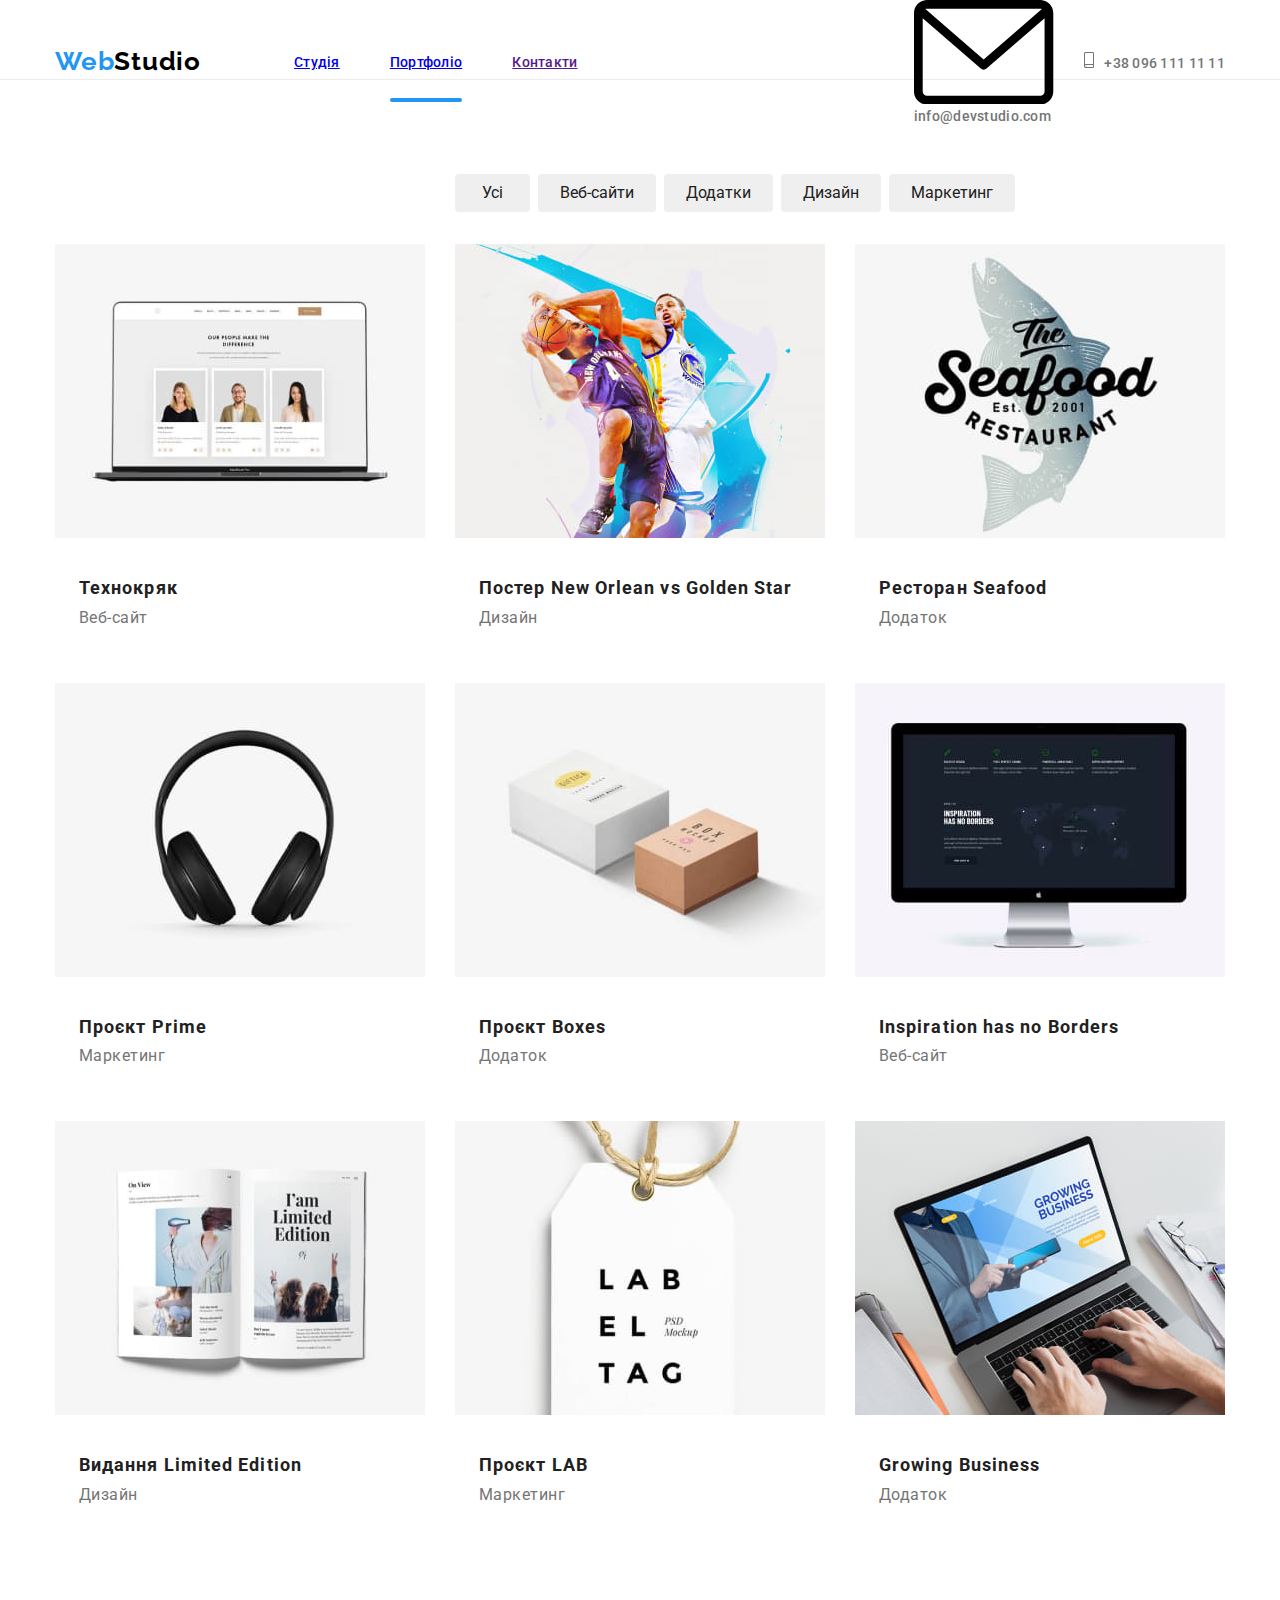
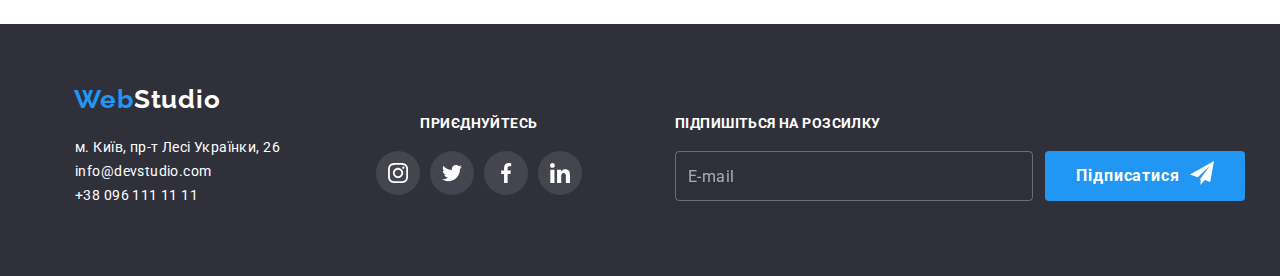
==== portfolio.html @ 922c098c "sass" ====
<!DOCTYPE html>
<html lang="en">
<head>
    <meta charset="UTF-8">
    <meta http-equiv="X-UA-Compatible" content="IE=edge">
    <meta name="viewport" content="width=device-width, initial-scale=1.0">
    <title>WebStudio</title>
    <link href="https://fonts.googleapis.com/css2?family=Montserrat:wght@400;500;600;700;900&family=Raleway:wght@700&family=Roboto:wght@400;500;700&display=swap"
     rel="stylesheet"/>
    <link rel="stylesheet" href="https://cdnjs.cloudflare.com/ajax/libs/modern-normalize/1.1.0/modern-normalize.min.css"
    />
    <link rel="stylesheet" href="https://unpkg.com/aos@next/dist/aos.css" />
    <link rel="stylesheet" href="./css/main.min.css"/>
 
</head>
<body>
  <header class="header">
    <div class="container flex-container">
    <nav class="header-nav">
        <a class="header-logo titel" href="index.html"><span class="accent">Web</span>Studio</a>
        <ul class="header-list list flex-container">
            <li class="header-item"><a class="link-current" href="index.html" class="header-link link">Студія</a></li>
            <li class="header-item"><a class="link-current klik action" href="portfolio.html" class="header-link link">Портфоліо</a></li>
            <li class="header-item"><a class="link-current" href="" class="header-link link">Контакти</a></li>
        </ul>
    </nav>
      <ul class="header-contacts flex-container">
        <li class="header-item list">
          <a class="contakt-current" href="mailto:info@devstudio.com" target="_blank"
          rel="noopener noreferrer nofollow " class="header-contact link">
          <svg class="contact-icon icon-envelope" viewBox="0 0 43 32">
              <use href="./imeges/contact.svg#icon-envelope"></use>
          </svg> info@devstudio.com</a>
        </li>
        <li  class="header-item list">
          <a class="contakt-current" href="tel:+380961111111" class="header-contact link">
            <svg class="contact-icon icon-smartphone" viewBox="0 0 20 32">
                <use href="./imeges/contact.svg#icon-smartphone"></use>
            </svg>+38 096 111 11 11</a>
        </li>
      </ul>
    </div>
   </header>
       <main>
        <!--Розділ героїв-->
        <section>
            <div class="container">
           <ul class="port-list list">
            <li class="port-item">
                <button class="link-current-port" type="button" class="port-btn btn">Усі</button>
            </li>
            <li class="hero-item">
                <button class="link-current-port" type="button" class="port-btn btn">Веб-сайти</button></li>
            <li class="hero-item">
                <button class="link-current-port" type="button" class="port-btn btn">Додатки</button></li>
            <li class="hero-item">
                <button class="link-current-port" type="button" class="port-btn btn">Дизайн</button></li>
            <li class="hero-item">
                <button class="link-current-port" type="button" class="port-btn btn">Маркетинг</button></li>
           </ul>
           </div>
         <div class="container">
           <ul class="gallery-list list">
            <li class="gallery-item">
                <a class="gallery-link" href="">
                    <div class="gellery-thumb">
                <img src="./img-portfolio/project1.jpg" alt="фото сайту" width="370" class="imege">
                    <div class="gellery-overlay">
                      <p class="gellery-overley-text">
                        Ресурс пропонує комплексні пропозиції з різним рівнем функціоналу та сервісів.
                        Все це дозволить відвідувачу отримати вичерпні відомості про компанію чи приватну 
                        особу.
                      </p> 
                    </div> 
                    </div>
                <div class="galary-wrapper">
                <h2 class="visually-hidden">Технокряк</h2>
                <p class="gallery-pre-title pre-title">Веб-сайт</p>
            </div>
               </a>
            </li>
            <li class="gallery-item">
                <a class="gallery-link" href="">
                    <div class="gellery-thumb">
                <img src="./img-portfolio/project2.jpg" alt="постер" width="370" class="imege">
                <div class="gellery-overlay">
                    <p class="gellery-overley-text">
                      Ресурс пропонує комплексні пропозиції з різним рівнем функціоналу та сервісів.
                      Все це дозволить відвідувачу отримати вичерпні відомості про компанію чи приватну 
                      особу.
                    </p> 
                  </div> 
                  </div>
                <div class="galary-wrapper">
                <h2 class="visually-hidden">Постер New Orlean vs Golden Star</h2>
                <p class="gallery-pre-title pre-title">Дизайн</p>
            </div>
            </a>
            </li>
            <li class="gallery-item">
                <a class="gallery-link" href="">
                    <div class="gellery-thumb">
                <img src="./img-portfolio/project3.jpg" alt="постер ресторану" width="370" class="imege">
                <div class="gellery-overlay">
                    <p class="gellery-overley-text">
                      Ресурс пропонує комплексні пропозиції з різним рівнем функціоналу та сервісів.
                      Все це дозволить відвідувачу отримати вичерпні відомості про компанію чи приватну 
                      особу.
                    </p> 
                  </div> 
                  </div>
                <div class="galary-wrapper">
                <h2 class="visually-hidden">Ресторан Seafood</h2>
                <p class="gallery-pre-title pre-title">Додаток</p>
            </div>
            </a>
            </li>
            <li class="gallery-item">
                <a class="gallery-link" href="">
                    <div class="gellery-thumb">
                <img src="./img-portfolio/project4.jpg" alt="наушники" width="370" class="imege">
                <div class="gellery-overlay">
                    <p class="gellery-overley-text">
                      Ресурс пропонує комплексні пропозиції з різним рівнем функціоналу та сервісів.
                      Все це дозволить відвідувачу отримати вичерпні відомості про компанію чи приватну 
                      особу.
                    </p> 
                  </div> 
                  </div>
                <div class="galary-wrapper">
                <h2 class="visually-hidden">Проєкт Prime</h2>
                <p class="gallery-pre-title pre-title">Маркетинг</p>
                </div>
            </a>
            </li>
            <li class="gallery-item">
                <a class="gallery-link" href="">
                    <div class="gellery-thumb">
                <img src="./img-portfolio/project5.jpg" alt="коробка" width="370" class="imege">
                <div class="gellery-overlay">
                    <p class="gellery-overley-text">
                      Ресурс пропонує комплексні пропозиції з різним рівнем функціоналу та сервісів.
                      Все це дозволить відвідувачу отримати вичерпні відомості про компанію чи приватну 
                      особу.
                    </p> 
                  </div> 
                  </div>
                <div class="galary-wrapper">
                <h2 class="visually-hidden">Проєкт Boxes</h2>
                <p class="gallery-pre-title pre-title">Додаток</p>
            </div>
            </a>
            </li>
            <li class="gallery-item">
                <a class="gallery-link" href="">
                    <div class="gellery-thumb">
                <img src="./img-portfolio/project6.jpg" alt="сайт" width="370" class="imege">
                <div class="gellery-overlay">
                    <p class="gellery-overley-text">
                      Ресурс пропонує комплексні пропозиції з різним рівнем функціоналу та сервісів.
                      Все це дозволить відвідувачу отримати вичерпні відомості про компанію чи приватну 
                      особу.
                    </p> 
                  </div> 
                  </div>
                <div class="galary-wrapper">
                <h2 class="visually-hidden">Inspiration has no Borders</h2>
                <p class="gallery-pre-title pre-title">Веб-сайт</p>
            </div>
            </a>
            </li>
            <li class="gallery-item">
                <a class="gallery-link" href="">
                <div class="gellery-thumb">
                <img src="./img-portfolio/project7.jpg" alt="видання" width="370" class="imege">
                <div class="gellery-overlay">
                    <p class="gellery-overley-text">
                      Ресурс пропонує комплексні пропозиції з різним рівнем функціоналу та сервісів.
                      Все це дозволить відвідувачу отримати вичерпні відомості про компанію чи приватну 
                      особу.
                    </p> 
                  </div> 
                  </div>
                <div class="galary-wrapper">
                <h2 class="visually-hidden">Видання Limited Edition</h2>
                <p class="gallery-pre-title pre-title">Дизайн</p>
                </div>
            </a>
            </li>
            <li class="gallery-item">
                <a class="gallery-link" href="">
                 <div class="gellery-thumb">
                <img src="./img-portfolio/project8.jpg" alt="проект" width="370" class="imege">
                <div class="gellery-overlay">
                    <p class="gellery-overley-text">
                      Ресурс пропонує комплексні пропозиції з різним рівнем функціоналу та сервісів.
                      Все це дозволить відвідувачу отримати вичерпні відомості про компанію чи приватну 
                      особу.
                    </p> 
                  </div> 
                  </div>
                <div class="galary-wrapper">
                <h2 class="visually-hidden">Проєкт LAB</h2>
                <p class="gallery-pre-title pre-title">Маркетинг</p>
                </div>
            </a>
            </li>
            <li class="gallery-item">
                <a class="gallery-link" href="">
                 <div class="gellery-thumb">
                <img src="./img-portfolio/project9.jpg" alt="додаток" width="370" class="imege">
                <div class="gellery-overlay">
                    <p class="gellery-overley-text">
                      Ресурс пропонує комплексні пропозиції з різним рівнем функціоналу та сервісів.
                      Все це дозволить відвідувачу отримати вичерпні відомості про компанію чи приватну 
                      особу.
                    </p> 
                  </div> 
                  </div>
                <div class="galary-wrapper">
                <h2 class="visually-hidden">Growing Business</h2>
                <p class="gallery-pre-title pre-title">Додаток</p>
                </div>
            </a>
            </li>
           </ul>
        </div>
        </section>
       </main>
       <footer class="footer">
        <div class="container">
            <div class="footer-container">
            <div class="logo-container">
        <a class="footer-logo titel" href="index.html"><span class="accent">Web</span>Studio</a>
        </div>
        <div class="footer-wrapper">
        <address  class="footer-adress">
           <div class="footer-contactcs">
            <ul class="footer-list list">
                <li>
                    <a class="current-footer" href="https://www.google.com.ua/maps/place/бул.+Леси+Украинки,+26"
                    target="_blank" rel="noopener noreferrer nofollow"  class="footer-item footer link"> 
                   м. Київ, пр-т Лесі Українки, 26</a>
                </li>
                <li>
                    <a class="current-footer" href="mailto:info@devstudio.com" target="_blank"
                    rel="noopener noreferrer nofollow " class="footer-item link">
                     info@devstudio.com</a> 
                </li>
                <li>
                    <a class="current-footer" href="tel:+380961111111" class="footer-item link">
                        +38 096 111 11 11</a>
                </li>
            </ul>
            </div>
        </address>
        <div class="social-footer">
            <h3 class="footer-social item">приєднуйтесь</h3>
            <ul class="footer-social list">
                <li class="social-item">
                  <a href="" class="footer-social-link">
                    <svg class="svg-social" 
                        widht="20" viewBox="0 0 32 32">
                        <use href="./imeges/symbol-defs.svg#icon-instagram"></use>
                    </svg>
                  </a>
                </li>
                <li class="social-item">
                    <a href="" class="footer-social-link">
                        <svg class="svg-social" 
                        widht="20" viewBox="0 0 32 32">
                            <use href="./imeges/symbol-defs.svg#icon-twitter"></use>
                        </svg>
                    </a>
                  </li>
                  <li class="social-item">
                        <a href="" class="footer-social-link">
                            <svg class="svg-social" 
                            widht="20" viewBox="0 0 32 32">
                                <use href="./imeges/symbol-defs.svg#icon-facebook"></use>
                            </svg>
                        </a>
                  </li>
                  <li class="social-item">
                        <a href="" class="footer-social-link">
                            <svg class="svg-social"
                            widht="20" viewBox="0 0 32 32">
                                <use href="./imeges/symbol-defs.svg#icon-linkedin"></use>
                            </svg>
                    </a>
                  </li>
            </ul>
            </div>
            <div class="booking">
              <p class="booking-text">Підпишіться на розсилку</p>
              <form action="" class="footer-form">
                  <label class="text-mail" for="">
                  <input type="email" id="email" name="email" placeholder="E-mail" required/>
              </label>
               <button type="submit" class="footer-btn">Підписатися
               <svg class="svg-booking" widht="24" viewBox="0 0 32 32">
                  <use href="./imeges/modal.svg#icon-send"></use>
              </svg>
              </button>
              </form>
              </div>
          </div>
          </div>
          </div>
          </div>
       </footer>
       <script src="https://unpkg.com/aos@next/dist/aos.js"></script>
       <script>
         AOS.init();
       </script>
</body>
</html>
---- css/main.min.css ----
:root{--primary-text-color: #303030;--secondary-text-color: #fff;--tetriary-text-color: #555;--primary-title-color: rgba (157 , 164 , 189 , 0,6);--description-text: #9da4bd;--accent-color: #2196F3;--header-border-color: #F5F5F5}.previous title{font-family:"Roboto",sans-serif;font-weight:500;font-size:11px;line-height:1,4;color:var(--primary-text-color)}.name{font-family:"Roboto",sans-serif;font-weight:700;font-size:42px;line-height:1,2;letter-spacing:.05em;color:var(--primary-text-color)}.html{-webkit-box-sizing:border-box;box-sizing:border-box}*,*::before,*::after{-webkit-box-sizing:border-box;box-sizing:border-box}.container{max-width:1200px;margin-left:auto;margin-right:auto;padding-left:15px;padding-right:15px}.section{padding-top:94px;padding-bottom:94px}h1,h2,h3,h4,h5,h6,p,ul{margin:0}.ul{padding:0;margin:0;list-style:none}.list{list-style:none;margin:0;padding:0}.img{display:block;width:100%}.btn{font-family:"Roboto",sans-serif;font-weight:600;font-size:12px;line-height:1,3;letter-spacing:.9em;background:#2196f3;cursor:pointer;color:var(--primary-text-color);width:1200px;padding:15px;margin-left:auto;margin-right:auto}.header{border-bottom:1px solid #ececec;height:80px}.header-nav{display:-webkit-box;display:-ms-flexbox;display:flex;-webkit-box-align:center;-ms-flex-align:center;align-items:center;-webkit-column-gap:93px;-moz-column-gap:93px;column-gap:93px}.header-list{margin:0;display:-webkit-box;display:-ms-flexbox;display:flex;-webkit-box-align:center;-ms-flex-align:center;align-items:center;-webkit-column-gap:50px;-moz-column-gap:50px;column-gap:50px;width:286px}.header-contacts{display:-webkit-box;display:-ms-flexbox;display:flex;-webkit-column-gap:30px;-moz-column-gap:30px;column-gap:30px;margin-left:auto;-webkit-box-align:center;-ms-flex-align:center;align-items:center;padding:0}.header-contact{font-family:"Roboto",sans-serif;font-style:normal;font-weight:500;font-size:14px;text-decoration:none;color:var(--secondary-text-color)}.header-item{font-family:"Roboto";font-style:normal;font-weight:500;font-size:14px;letter-spacing:.02em;text-decoration:none;color:#212121}.header-link{font-family:"Roboto",sans-serif;font-style:normal;font-weight:700;font-size:26px;line-height:31px;text-decoration:none;letter-spacing:.03em;color:var(--secondary-text-color)}.header-link-current{color:#212121;text-decoration:none}.header-link-current:hover,.header-link-current:focus{color:#2196f3;-webkit-transition:color 250ms cubic-bezier(0.4, 0, 0.2, 1);transition:color 250ms cubic-bezier(0.4, 0, 0.2, 1)}.flex-container{display:-webkit-box;display:-ms-flexbox;display:flex;-webkit-box-align:center;-ms-flex-align:center;align-items:center}.icon-smartphone{width:10px;height:16px;fill:#757575;margin-right:10px}.icon-smartphone-envelope{width:16px;height:12px;fill:#757575;margin-right:10px}.contakt-current{color:#757575;text-decoration:none;padding:32px 0}.contakt-current:hover:hover,.contakt-current:focus{color:#2196f3;-webkit-transition:color 250ms cubic-bezier(0.4, 0, 0.2, 1);transition:color 250ms cubic-bezier(0.4, 0, 0.2, 1)}.contakt-current:hover svg,.contakt-current:focus svg{fill:#2196f3;-webkit-transition:fill 250ms cubic-bezier(0.4, 0, 0.2, 1);transition:fill 250ms cubic-bezier(0.4, 0, 0.2, 1)}.link-current{display:block;padding:32px 0}.link-current.active{position:relative}.page::after{content:"";position:absolute;display:block;height:4px;width:100%;background-color:#2196f3;border-radius:2px;bottom:0}.link-current.action{position:relative}.klik::after{content:"";position:absolute;display:block;height:4px;width:100%;background-color:#2196f3;border-radius:2px;bottom:0}.header-logo{font-family:"Raleway",sans-serif;font-style:normal;font-weight:700;font-size:26px;line-height:31px;letter-spacing:.03em;color:#000;text-decoration:none;padding:24px 0}.accent{font-family:"Raleway",sans-serif;font-style:normal;font-weight:700;font-size:26px;line-height:31px;letter-spacing:.03em;color:#2196f3}.hero .container{text-align:center;padding:200px 0px;margin-left:auto;margin-right:auto}.hero{background-color:#2f303a;max-width:1600px;padding:0;height:600px;margin:auto;background-image:-webkit-gradient(linear, left top, left bottom, from(rgba(47, 48, 58, 0.4)), to(rgba(47, 48, 58, 0.4))),url(../imeges/fon.png);background-image:linear-gradient(rgba(47, 48, 58, 0.4), rgba(47, 48, 58, 0.4)),url(../imeges/fon.png);background-repeat:no-repeat;background-position:center;background-size:cover}.hero-title{font-family:"Roboto",sans-serif;font-style:normal;font-weight:900;font-size:44px;line-height:1.36;letter-spacing:.06em;color:#fff;max-width:696px;text-align:center;margin:auto;margin-bottom:30px}.hero-btn{font-family:"Roboto";font-style:normal;font-weight:700;font-size:16px;line-height:30px;letter-spacing:.06em;color:#fff;color:var(--primary-text-color);width:216px;height:50px;padding:10px 32px;display:-webkit-box;display:-ms-flexbox;display:flex;text-align:center;margin-top:30px;cursor:pointer}.link-current-hero{color:#fff;font-family:"Roboto";font-style:normal;font-weight:700;font-size:16px;line-height:30px;text-decoration:none;width:216px;height:50px;background-color:#2196f3;border:none;border-radius:4px}.link-current-hero:hover,.link-current-hero:focus{color:#fff;-webkit-transition:color 250ms cubic-bezier(0.4, 0, 0.2, 1);transition:color 250ms cubic-bezier(0.4, 0, 0.2, 1);-webkit-transition:background-color 250ms cubic-bezier(0.4, 0, 0.2, 1);transition:background-color 250ms cubic-bezier(0.4, 0, 0.2, 1)}.port-btn{color:var(--primary-text-color);padding-bottom:94px}.port-list{display:-webkit-box;display:-ms-flexbox;display:flex;-webkit-column-gap:8px;-moz-column-gap:8px;column-gap:8px;margin-left:400px;padding-top:94px}.link-current-port{color:#212121;font-family:"Roboto",sans-serif;font-style:normal;text-decoration:none;max-width:130px;min-width:75px;height:38px;border-radius:4px;border:none;cursor:pointer;padding:6px 22px}.link-current-port:hover,.link-current-port:focus{color:#fff;background-color:#2196f3;-webkit-transition:color 250ms cubic-bezier(0.4, 0, 0.2, 1);transition:color 250ms cubic-bezier(0.4, 0, 0.2, 1);-webkit-transition:background-color 250ms cubic-bezier(0.4, 0, 0.2, 1);transition:background-color 250ms cubic-bezier(0.4, 0, 0.2, 1)}.about-item .container{width:1170px;height:98px}.about{padding-top:93px;padding-left:0px}.about-list{display:-webkit-box;display:-ms-flexbox;display:flex;-webkit-column-gap:30px;-moz-column-gap:30px;column-gap:30px;padding-bottom:94px}.conteiner-wrapper .container{width:270px;min-height:70px;max-height:98px}.about-item{padding-bottom:10px}.icon-group{background-color:#f5f4fa;display:-webkit-box;display:-ms-flexbox;display:flex;-webkit-box-align:center;-ms-flex-align:center;align-items:center;-webkit-box-pack:center;-ms-flex-pack:center;justify-content:center;width:270px;height:120px;margin-bottom:30px;border-radius:4px}.about-title{padding-bottom:50px;text-align:center}.desc-wrapper .container{width:1170px;height:386px;padding-bottom:94px}.about-title,.comand-title{font-family:"Roboto",sans-serif;font-style:normal;font-weight:700;font-size:36px;line-height:42px;letter-spacing:.03em;color:var(--primary-text-color)}.about-description{font-family:"Roboto",sans-serif;font-style:normal;font-weight:400;font-size:14px;line-height:24px;letter-spacing:.03em;color:#757575}.about-item-title,.comand-item-title{font-family:"Roboto",sans-serif;font-style:normal;font-weight:500;font-size:14px;line-height:19px;letter-spacing:.03em;color:#212121}.about-item-item{position:relative}.text{font-family:"Roboto";font-style:normal;font-weight:700;font-size:14px;line-height:16px;text-align:center;letter-spacing:.03em;text-transform:uppercase;color:#fff;width:370px;height:70px;background:rgba(47,48,58,.8);display:-webkit-box;display:-ms-flexbox;display:flex;-webkit-box-align:center;-ms-flex-align:center;align-items:center;-webkit-box-pack:center;-ms-flex-pack:center;justify-content:center;position:absolute;bottom:0px}.comand{background-color:#f5f4fa;max-width:1600px;height:708px;padding:0;margin:auto}.comand-container{width:1170px;height:428px;padding-bottom:94px}.comand-title{padding-top:94px;padding-bottom:50px;text-align:center}.comand-list{display:-webkit-box;display:-ms-flexbox;display:flex;-webkit-column-gap:30px;-moz-column-gap:30px;column-gap:30px}.container-item{padding-top:30px;text-align:center}.comand-item{width:270px;height:428px;border-radius:0px 0px 4px 4px;-webkit-box-shadow:0px 1px 3px rgba(0,0,0,.12),0px 1px 1px rgba(0,0,0,.14),0px 2px 1px rgba(0,0,0,.2);box-shadow:0px 1px 3px rgba(0,0,0,.12),0px 1px 1px rgba(0,0,0,.14),0px 2px 1px rgba(0,0,0,.2);background-color:#fff}.comand-item-title{padding-bottom:10px;font-family:"Roboto";font-style:normal;font-weight:500;font-size:16px;line-height:19px;text-align:center;letter-spacing:.03em;color:#212121}.comand-item-text{font-family:"Roboto",sans-serif;font-style:normal;font-weight:400;font-size:16px;line-height:19px;letter-spacing:.03em;color:#757575;padding-bottom:16px}.comand-social{display:-webkit-box;display:-ms-flexbox;display:flex;-webkit-box-align:center;-ms-flex-align:center;align-items:center;-webkit-box-pack:center;-ms-flex-pack:center;justify-content:center;-webkit-column-gap:10px;-moz-column-gap:10px;column-gap:10px}.svg-social{width:20px}.social-item{display:-webkit-box;display:-ms-flexbox;display:flex;-webkit-box-align:center;-ms-flex-align:center;align-items:center;-webkit-box-pack:center;-ms-flex-pack:center;justify-content:center;-webkit-column-gap:10px;-moz-column-gap:10px;column-gap:10px;width:44px;height:44px}.social-link{width:44px;height:44px;border-radius:50%;background:#fff;-webkit-box-align:center;-ms-flex-align:center;align-items:center;-webkit-box-pack:center;-ms-flex-pack:center;justify-content:center;display:-webkit-box;display:-ms-flexbox;display:flex;fill:#757575}.social-link:hover,.social-link:focus{color:#fff;background-color:#2196f3;-webkit-transition:color 250ms cubic-bezier(0.4, 0, 0.2, 1);transition:color 250ms cubic-bezier(0.4, 0, 0.2, 1);-webkit-transition:background-color 250ms cubic-bezier(0.4, 0, 0.2, 1);transition:background-color 250ms cubic-bezier(0.4, 0, 0.2, 1)}.social-link:hover svg,.social-link:focus svg{fill:#fff;background-color:#2196f3;-webkit-transition:fill 250ms cubic-bezier(0.4, 0, 0.2, 1);transition:fill 250ms cubic-bezier(0.4, 0, 0.2, 1);-webkit-transition:background-color 250ms cubic-bezier(0.4, 0, 0.2, 1);transition:background-color 250ms cubic-bezier(0.4, 0, 0.2, 1)}.visually-hidden{font-family:"Roboto",sans-serif;font-style:normal;font-weight:700;font-size:18px;letter-spacing:.06em;color:#212121}.gallery-pre-title{font-family:"Roboto",sans-serif;font-style:normal;font-weight:400;font-size:16px;line-height:30px;letter-spacing:.03em;color:#757575}.gallery-item{width:370px}.imege{display:block}.gellery-thumb{position:relative;overflow:hidden}.gellery-overlay{content:"";position:absolute;display:-webkit-box;display:-ms-flexbox;display:flex;text-align:center;width:100%;height:100%;top:0;left:0;background:rgba(33,150,243,.9);padding:63px 24px;-webkit-transform:translateY(100%);transform:translateY(100%);-webkit-transition:-webkit-transform 250ms cubic-bezier(0.4, 0, 0.2, 1);transition:-webkit-transform 250ms cubic-bezier(0.4, 0, 0.2, 1);transition:transform 250ms cubic-bezier(0.4, 0, 0.2, 1);transition:transform 250ms cubic-bezier(0.4, 0, 0.2, 1), -webkit-transform 250ms cubic-bezier(0.4, 0, 0.2, 1)}.gallery-link:focus .gellery-overlay,.gallery-link:hover .gellery-overlay{-webkit-transform:translateY(0);transform:translateY(0)}.gellery-overley-text{font-family:"Roboto";font-style:normal;font-weight:400;font-size:18px;line-height:1.56;letter-spacing:.03em;color:#fff}.gallery-link{text-decoration:none;display:block}.gallery-link:focus,.gallery-link:hover{-webkit-box-shadow:0px 1px 3px rgba(0,0,0,.12),0px 1px 1px rgba(0,0,0,.14),0px 2px 1px rgba(0,0,0,.2);box-shadow:0px 1px 3px rgba(0,0,0,.12),0px 1px 1px rgba(0,0,0,.14),0px 2px 1px rgba(0,0,0,.2);-webkit-transition:-webkit-box-shadow 250ms cubic-bezier(0.4, 0, 0.2, 1);transition:-webkit-box-shadow 250ms cubic-bezier(0.4, 0, 0.2, 1);transition:box-shadow 250ms cubic-bezier(0.4, 0, 0.2, 1);transition:box-shadow 250ms cubic-bezier(0.4, 0, 0.2, 1), -webkit-box-shadow 250ms cubic-bezier(0.4, 0, 0.2, 1)}.galary-wrapper{padding:20px 24px;border-top:none;border-radius:0px 0px 4px 4px}.gallery-list{padding-top:32px;padding-bottom:94px;display:-webkit-box;display:-ms-flexbox;display:flex;-ms-flex-wrap:wrap;flex-wrap:wrap;gap:30px}.visually-hidden{padding-top:20px;padding-bottom:4px}.client-container{width:1170px;height:184px}.client-titel{font-family:"Roboto";font-style:normal;font-weight:700;font-size:36px;line-height:42px;text-align:center;letter-spacing:.03em;color:#212121;padding-bottom:50px}.client{padding-bottom:94px;padding-top:94px}.client-list{display:-webkit-box;display:-ms-flexbox;display:flex;gap:30px;padding-bottom:94px;fill:#757575}.client-item{width:170px;height:92px;border-radius:4px;border:1px solid #afb1b8;display:-webkit-box;display:-ms-flexbox;display:flex;-webkit-box-align:center;-ms-flex-align:center;align-items:center;-webkit-box-pack:center;-ms-flex-pack:center;justify-content:center}.icon-client:hover,.icon-client:focus{border:1px solid #2196f3;-webkit-transition:border 250ms cubic-bezier(0.4, 0, 0.2, 1);transition:border 250ms cubic-bezier(0.4, 0, 0.2, 1)}.icon-client:hover svg,.icon-client:focus svg{fill:#2196f3;-webkit-transition:fill 250ms cubic-bezier(0.4, 0, 0.2, 1);transition:fill 250ms cubic-bezier(0.4, 0, 0.2, 1)}.svg-client{width:106px;height:60px;fill:#757575}.icon-client{display:-webkit-box;display:-ms-flexbox;display:flex;-webkit-box-align:center;-ms-flex-align:center;align-items:center;-webkit-box-pack:center;-ms-flex-pack:center;justify-content:center;width:100%;height:100%}.footer{background-color:#2f303a;margin:auto;padding:60px;max-width:1600px}.logo-container{width:145px;height:31px;display:-webkit-box;display:-ms-flexbox;display:flex;-webkit-box-align:center;-ms-flex-align:center;align-items:center;-webkit-box-pack:center;-ms-flex-pack:center;justify-content:center}.footer-list{margin-top:20px}.footer-contactcs{width:231px;height:81px}.footer-logo{font-family:"Raleway";font-style:normal;font-weight:700;font-size:26px;line-height:31px;letter-spacing:.03em;color:#fff;text-decoration:none}.footer-adress{font-family:"Roboto";font-style:normal;font-weight:400;font-size:14px;line-height:24px;letter-spacing:.03em;color:#fff}.footer-item{font-family:"Roboto",sans-serif;font-style:normal;font-weight:400;font-size:14px;line-height:24px;letter-spacing:.03em;color:#fff}.current-footer{color:#fff;text-decoration:none;padding-top:9px}.current-footer:hover,.current-footer:focus{color:#2196f3;-webkit-transition:color 250ms cubic-bezier(0.4, 0, 0.2, 1);transition:color 250ms cubic-bezier(0.4, 0, 0.2, 1)}.footer-wrapper{display:-webkit-box;display:-ms-flexbox;display:flex}.social-footer{width:206px;height:80px;margin-left:70px}.footer-social{font-family:"Roboto";font-style:normal;font-weight:700;font-size:14px;line-height:16px;letter-spacing:.03em;text-transform:uppercase;color:#fff;margin-bottom:20px}.footer-social{display:-webkit-box;display:-ms-flexbox;display:flex;-webkit-box-align:center;-ms-flex-align:center;align-items:center;-webkit-box-pack:center;-ms-flex-pack:center;justify-content:center;-webkit-column-gap:10px;-moz-column-gap:10px;column-gap:10px}.svg-social{width:20px}.social-item{display:-webkit-box;display:-ms-flexbox;display:flex;-webkit-box-align:center;-ms-flex-align:center;align-items:center;-webkit-box-pack:center;-ms-flex-pack:center;justify-content:center;-webkit-column-gap:10px;-moz-column-gap:10px;column-gap:10px;width:44px;height:44px}.footer-social-link{width:44px;height:44px;border-radius:50%;background:rgba(255,255,255,.1);-webkit-box-align:center;-ms-flex-align:center;align-items:center;-webkit-box-pack:center;-ms-flex-pack:center;justify-content:center;display:-webkit-box;display:-ms-flexbox;display:flex;fill:#fff}.footer-social-link:hover,.footer-social-link:focus{background-color:#2196f3;-webkit-transition:background-color 250ms cubic-bezier(0.4, 0, 0.2, 1);transition:background-color 250ms cubic-bezier(0.4, 0, 0.2, 1)}.booking{width:570px;height:86px;margin-left:93px}.booking-text{font-family:"Roboto";font-style:normal;font-weight:700;font-size:14px;line-height:16px;letter-spacing:.03em;text-transform:uppercase;color:#fff;margin-bottom:20px}.footer-form{display:-webkit-box;display:-ms-flexbox;display:flex;-webkit-column-gap:12px;-moz-column-gap:12px;column-gap:12px}.footer-form input{border:none;background:none;height:40px;border-radius:4px;padding-left:12px;cursor:pointer;outline:none;border:1px solid rgba(255,255,255,.3);-webkit-filter:drop-shadow(0px 4px 4px rgba(0, 0, 0, 0.15));filter:drop-shadow(0px 4px 4px rgba(0, 0, 0, 0.15));border-radius:4px;width:358px;height:50px}.footer-btn{font-family:"Roboto";font-style:normal;font-weight:700;font-size:16px;line-height:30px;background-color:#2196f3;letter-spacing:.06em;color:#fff;border-radius:4px;width:200px;height:50px;border:none;padding:10px 28px;text-align:center;display:-webkit-box;display:-ms-flexbox;display:flex;-webkit-box-pack:center;-ms-flex-pack:center;justify-content:center}.svg-booking{width:24px;height:24px;margin-left:10px}.text-mail input{font-family:"Roboto";font-style:normal;font-weight:400;font-size:16px;line-height:20px;color:rgba(255,255,255,.6)}.text-mail input :focus{font-family:"Roboto";font-style:normal;font-weight:400;font-size:16px;line-height:20px;display:-webkit-box;display:-ms-flexbox;display:flex;-webkit-box-align:center;-ms-flex-align:center;align-items:center;letter-spacing:.03em;color:rgba(255,255,255,.6);-webkit-transition:color 250ms cubic-bezier(0.4, 0, 0.2, 1);transition:color 250ms cubic-bezier(0.4, 0, 0.2, 1)}.text-mail ::-webkit-input-placeholder{font-family:"Roboto";font-style:normal;font-weight:400;font-size:16px;letter-spacing:.03em;color:rgba(255,255,255,.6)}.text-mail ::-moz-placeholder{font-family:"Roboto";font-style:normal;font-weight:400;font-size:16px;letter-spacing:.03em;color:rgba(255,255,255,.6)}.text-mail :-ms-input-placeholder{font-family:"Roboto";font-style:normal;font-weight:400;font-size:16px;letter-spacing:.03em;color:rgba(255,255,255,.6)}.text-mail ::-ms-input-placeholder{font-family:"Roboto";font-style:normal;font-weight:400;font-size:16px;letter-spacing:.03em;color:rgba(255,255,255,.6)}.text-mail ::placeholder{font-family:"Roboto";font-style:normal;font-weight:400;font-size:16px;letter-spacing:.03em;color:rgba(255,255,255,.6)}.backdrop{position:fixed;width:100%;height:100%;background:rgba(0,0,0,.5);top:0;left:0;-webkit-transition:opacity 250ms cubic-bezier(0.4, 0, 0.2, 1),visibility 250ms cubic-bezier(0.4, 0, 0.2, 1);transition:opacity 250ms cubic-bezier(0.4, 0, 0.2, 1),visibility 250ms cubic-bezier(0.4, 0, 0.2, 1)}.is-hidden{opacity:0;visibility:hidden;pointer-events:none}.modal{padding:40px;width:528px;height:581px;position:absolute;top:50%;left:50%;background:#fff;-webkit-transform:translate(-50%, -50%);transform:translate(-50%, -50%);-webkit-transition:-webkit-transform 250ms cubic-bezier(0.4, 0, 0.2, 1);transition:-webkit-transform 250ms cubic-bezier(0.4, 0, 0.2, 1);transition:transform 250ms cubic-bezier(0.4, 0, 0.2, 1);transition:transform 250ms cubic-bezier(0.4, 0, 0.2, 1), -webkit-transform 250ms cubic-bezier(0.4, 0, 0.2, 1)}.close-button{position:absolute;right:10px;top:10px;background:#fff;border:1px solid rgba(0,0,0,.1);width:30px;height:30px;border-radius:50%;fill:#000;cursor:pointer;-webkit-box-align:center;-ms-flex-align:center;align-items:center;display:-webkit-box;display:-ms-flexbox;display:flex}.close-button :hover,.close-button :focus{fill:#2196f3;-webkit-transition:fill 250ms cubic-bezier(0.4, 0, 0.2, 1);transition:fill 250ms cubic-bezier(0.4, 0, 0.2, 1)}.modal-titel{font-family:"Roboto";font-style:normal;text-align:center;font-weight:700;font-size:20px;line-height:23px;letter-spacing:.03em;color:#212121;margin-bottom:12px}.form-element{display:-webkit-box;display:-ms-flexbox;display:flex;-webkit-box-orient:vertical;-webkit-box-direction:normal;-ms-flex-direction:column;flex-direction:column;margin-top:12px}.form-element label{margin-top:10px;margin-bottom:4px}.label{font-weight:400;font-size:20px;line-height:14px;letter-spacing:.01em;color:#757575}.form-element input{border:none;height:40px;font-size:20px;border-radius:4px;border:1px solid rgba(33,33,33,.2);padding-left:42px;cursor:pointer;outline:none;width:100%}.input-wrapper{position:relative}.form-element svg{position:absolute;top:50%;left:12px;-webkit-transform:translateY(-50%);transform:translateY(-50%)}.svg-form{width:18px;height:18px;fill:#212121}.form-element :focus-within input{border:1px solid #2196f3;-webkit-transition:border 250ms cubic-bezier(0.4, 0, 0.2, 1);transition:border 250ms cubic-bezier(0.4, 0, 0.2, 1)}.form-element :focus-within input+svg{fill:#2196f3;-webkit-transition:fill 250ms cubic-bezier(0.4, 0, 0.2, 1);transition:fill 250ms cubic-bezier(0.4, 0, 0.2, 1)}.coment{width:448px;height:120px;outline:none;resize:none;border:none;border:1px solid rgba(33,33,33,.2);border-radius:4px;padding:12px 16px;cursor:pointer}.coment ::-webkit-input-placeholder{font-family:"Roboto";font-style:normal;font-weight:400;font-size:12px;line-height:14px;letter-spacing:.01em;color:rgba(117,117,117,.5)}.coment ::-moz-placeholder{font-family:"Roboto";font-style:normal;font-weight:400;font-size:12px;line-height:14px;letter-spacing:.01em;color:rgba(117,117,117,.5)}.coment :-ms-input-placeholder{font-family:"Roboto";font-style:normal;font-weight:400;font-size:12px;line-height:14px;letter-spacing:.01em;color:rgba(117,117,117,.5)}.coment ::-ms-input-placeholder{font-family:"Roboto";font-style:normal;font-weight:400;font-size:12px;line-height:14px;letter-spacing:.01em;color:rgba(117,117,117,.5)}.coment ::placeholder{font-family:"Roboto";font-style:normal;font-weight:400;font-size:12px;line-height:14px;letter-spacing:.01em;color:rgba(117,117,117,.5)}.text-form{font-family:"Roboto";font-style:normal;font-weight:400;font-size:12px;line-height:14px;letter-spacing:.01em;color:#757575}.topic-text{font-family:"Roboto";font-style:normal;font-weight:400;font-size:14px;line-height:24px;letter-spacing:.03em;color:#757575}.accent-modal{font-family:"Roboto";font-style:normal;font-weight:400;font-size:14px;line-height:24px;letter-spacing:.03em;-webkit-text-decoration-line:underline;text-decoration-line:underline;color:#2196f3}.checkbox{width:16px;height:15px;border:2px solid #212121;border-radius:3px;display:-webkit-box;display:-ms-flexbox;display:flex;-webkit-box-align:center;-ms-flex-align:center;align-items:center;margin-right:7px;-webkit-transition:border 250ms cubic-bezier(0.4, 0, 0.2, 1);transition:border 250ms cubic-bezier(0.4, 0, 0.2, 1)}.topic{display:-webkit-box;display:-ms-flexbox;display:flex;margin-top:20px;-webkit-box-align:center;-ms-flex-align:center;align-items:center;-webkit-box-pack:center;-ms-flex-pack:center;justify-content:center}.topic input:checked+.checkbox{background-color:#2196f3;border:2px solid #2196f3;-webkit-transition:border 250ms cubic-bezier(0.4, 0, 0.2, 1);transition:border 250ms cubic-bezier(0.4, 0, 0.2, 1)}.accept{position:absolute;white-space:nowrap;width:1px;height:1px;overflow:hidden;border:0;padding:0;clip:rect(0 0 0 0);-webkit-clip-path:inset(50%);clip-path:inset(50%);margin:-1px}.modal-btn{width:200px;height:50px;border:none;border-radius:4px;background-color:#2196f3;color:#fff;padding:10px 52px;-webkit-box-shadow:0px 4px 4px rgba(0,0,0,.15);box-shadow:0px 4px 4px rgba(0,0,0,.15);cursor:pointer;margin-top:30px;margin-left:116px;font-family:"Roboto";font-style:normal;font-weight:700;font-size:16px;line-height:30px;display:-webkit-box;display:-ms-flexbox;display:flex;-webkit-box-align:center;-ms-flex-align:center;align-items:center;text-align:center;letter-spacing:.06em}/*# sourceMappingURL=main.min.css.map */
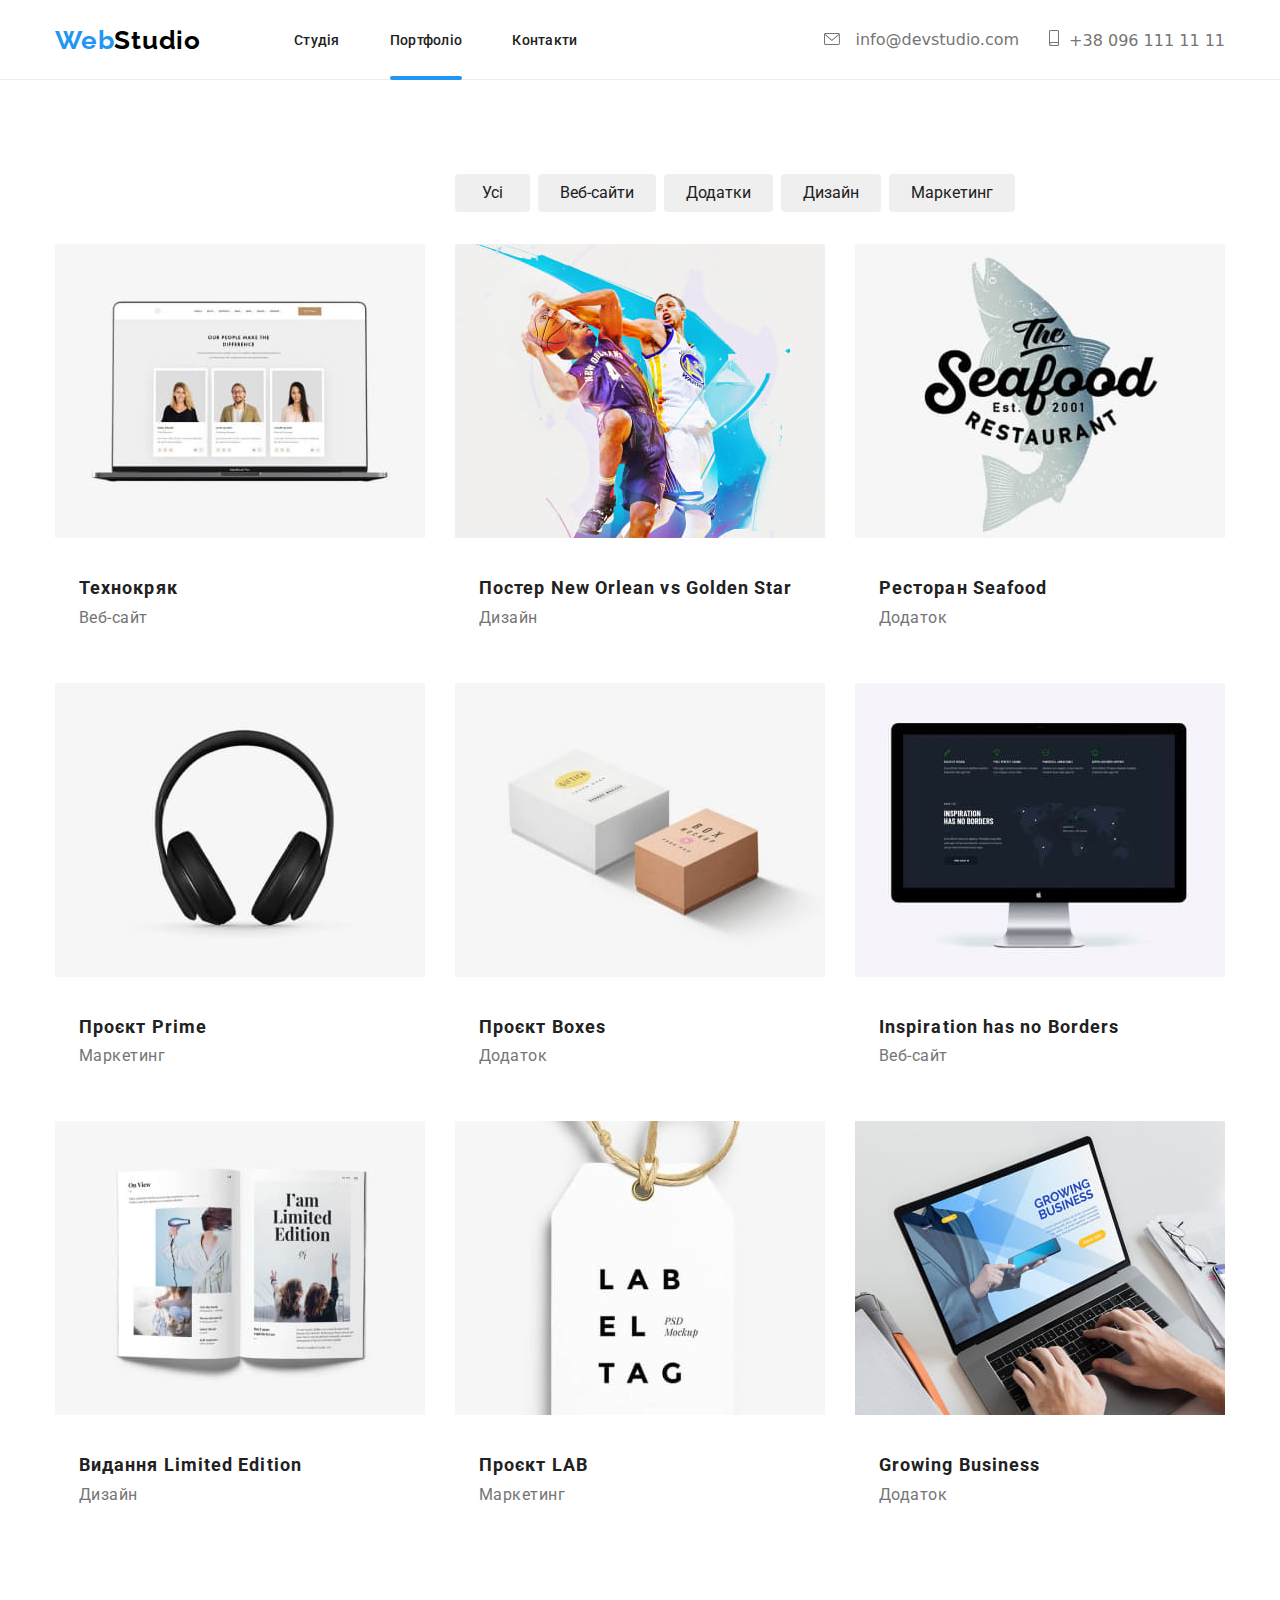
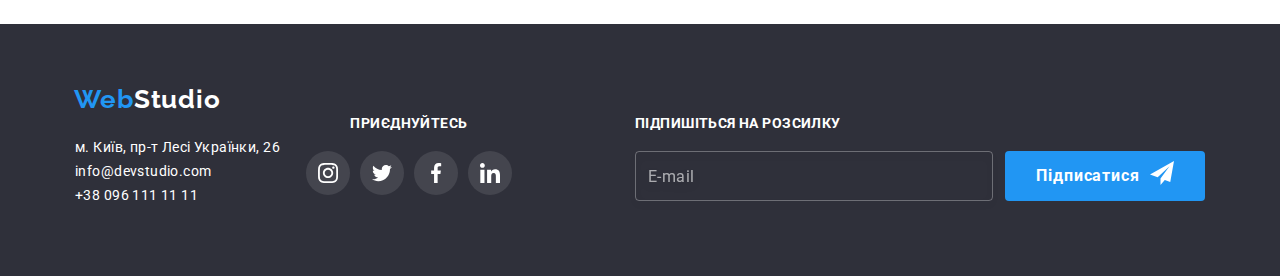
==== commit df27a7f0: "BEM" ====
--- a/portfolio.html
+++ b/portfolio.html
@@ -16,12 +16,12 @@
 <body>
   <header class="header">
     <div class="container flex-container">
-    <nav class="header-nav">
-        <a class="header-logo titel" href="index.html"><span class="accent">Web</span>Studio</a>
-        <ul class="header-list list flex-container">
-            <li class="header-item"><a class="link-current" href="index.html" class="header-link link">Студія</a></li>
-            <li class="header-item"><a class="link-current klik action" href="portfolio.html" class="header-link link">Портфоліо</a></li>
-            <li class="header-item"><a class="link-current" href="" class="header-link link">Контакти</a></li>
+    <nav class="navigation">
+        <a class="navigation_logo titel" href="index.html"><span class="accent">Web</span>Studio</a>
+        <ul class="navigation_list list flex-container">
+            <li class="navigation_item"><a class="navigation_link-current" href="index.html" class="navigation_link link">Студія</a></li>
+            <li class="navigation_item"><a class="navigation_link-current klik action" href="portfolio.html" class="navigation_link link">Портфоліо</a></li>
+            <li class="navigation_item"><a class="navigation_link-current" href="" class="navigation_link link">Контакти</a></li>
         </ul>
     </nav>
       <ul class="header-contacts flex-container">
--- a/css/main.min.css
+++ b/css/main.min.css
@@ -1 +1 @@
-:root{--primary-text-color: #303030;--secondary-text-color: #fff;--tetriary-text-color: #555;--primary-title-color: rgba (157 , 164 , 189 , 0,6);--description-text: #9da4bd;--accent-color: #2196F3;--header-border-color: #F5F5F5}.previous title{font-family:"Roboto",sans-serif;font-weight:500;font-size:11px;line-height:1,4;color:var(--primary-text-color)}.name{font-family:"Roboto",sans-serif;font-weight:700;font-size:42px;line-height:1,2;letter-spacing:.05em;color:var(--primary-text-color)}.html{-webkit-box-sizing:border-box;box-sizing:border-box}*,*::before,*::after{-webkit-box-sizing:border-box;box-sizing:border-box}.container{max-width:1200px;margin-left:auto;margin-right:auto;padding-left:15px;padding-right:15px}.section{padding-top:94px;padding-bottom:94px}h1,h2,h3,h4,h5,h6,p,ul{margin:0}.ul{padding:0;margin:0;list-style:none}.list{list-style:none;margin:0;padding:0}.img{display:block;width:100%}.btn{font-family:"Roboto",sans-serif;font-weight:600;font-size:12px;line-height:1,3;letter-spacing:.9em;background:#2196f3;cursor:pointer;color:var(--primary-text-color);width:1200px;padding:15px;margin-left:auto;margin-right:auto}.header{border-bottom:1px solid #ececec;height:80px}.header-nav{display:-webkit-box;display:-ms-flexbox;display:flex;-webkit-box-align:center;-ms-flex-align:center;align-items:center;-webkit-column-gap:93px;-moz-column-gap:93px;column-gap:93px}.header-list{margin:0;display:-webkit-box;display:-ms-flexbox;display:flex;-webkit-box-align:center;-ms-flex-align:center;align-items:center;-webkit-column-gap:50px;-moz-column-gap:50px;column-gap:50px;width:286px}.header-contacts{display:-webkit-box;display:-ms-flexbox;display:flex;-webkit-column-gap:30px;-moz-column-gap:30px;column-gap:30px;margin-left:auto;-webkit-box-align:center;-ms-flex-align:center;align-items:center;padding:0}.header-contact{font-family:"Roboto",sans-serif;font-style:normal;font-weight:500;font-size:14px;text-decoration:none;color:var(--secondary-text-color)}.header-item{font-family:"Roboto";font-style:normal;font-weight:500;font-size:14px;letter-spacing:.02em;text-decoration:none;color:#212121}.header-link{font-family:"Roboto",sans-serif;font-style:normal;font-weight:700;font-size:26px;line-height:31px;text-decoration:none;letter-spacing:.03em;color:var(--secondary-text-color)}.header-link-current{color:#212121;text-decoration:none}.header-link-current:hover,.header-link-current:focus{color:#2196f3;-webkit-transition:color 250ms cubic-bezier(0.4, 0, 0.2, 1);transition:color 250ms cubic-bezier(0.4, 0, 0.2, 1)}.flex-container{display:-webkit-box;display:-ms-flexbox;display:flex;-webkit-box-align:center;-ms-flex-align:center;align-items:center}.icon-smartphone{width:10px;height:16px;fill:#757575;margin-right:10px}.icon-smartphone-envelope{width:16px;height:12px;fill:#757575;margin-right:10px}.contakt-current{color:#757575;text-decoration:none;padding:32px 0}.contakt-current:hover:hover,.contakt-current:focus{color:#2196f3;-webkit-transition:color 250ms cubic-bezier(0.4, 0, 0.2, 1);transition:color 250ms cubic-bezier(0.4, 0, 0.2, 1)}.contakt-current:hover svg,.contakt-current:focus svg{fill:#2196f3;-webkit-transition:fill 250ms cubic-bezier(0.4, 0, 0.2, 1);transition:fill 250ms cubic-bezier(0.4, 0, 0.2, 1)}.link-current{display:block;padding:32px 0}.link-current.active{position:relative}.page::after{content:"";position:absolute;display:block;height:4px;width:100%;background-color:#2196f3;border-radius:2px;bottom:0}.link-current.action{position:relative}.klik::after{content:"";position:absolute;display:block;height:4px;width:100%;background-color:#2196f3;border-radius:2px;bottom:0}.header-logo{font-family:"Raleway",sans-serif;font-style:normal;font-weight:700;font-size:26px;line-height:31px;letter-spacing:.03em;color:#000;text-decoration:none;padding:24px 0}.accent{font-family:"Raleway",sans-serif;font-style:normal;font-weight:700;font-size:26px;line-height:31px;letter-spacing:.03em;color:#2196f3}.hero .container{text-align:center;padding:200px 0px;margin-left:auto;margin-right:auto}.hero{background-color:#2f303a;max-width:1600px;padding:0;height:600px;margin:auto;background-image:-webkit-gradient(linear, left top, left bottom, from(rgba(47, 48, 58, 0.4)), to(rgba(47, 48, 58, 0.4))),url(../imeges/fon.png);background-image:linear-gradient(rgba(47, 48, 58, 0.4), rgba(47, 48, 58, 0.4)),url(../imeges/fon.png);background-repeat:no-repeat;background-position:center;background-size:cover}.hero-title{font-family:"Roboto",sans-serif;font-style:normal;font-weight:900;font-size:44px;line-height:1.36;letter-spacing:.06em;color:#fff;max-width:696px;text-align:center;margin:auto;margin-bottom:30px}.hero-btn{font-family:"Roboto";font-style:normal;font-weight:700;font-size:16px;line-height:30px;letter-spacing:.06em;color:#fff;color:var(--primary-text-color);width:216px;height:50px;padding:10px 32px;display:-webkit-box;display:-ms-flexbox;display:flex;text-align:center;margin-top:30px;cursor:pointer}.link-current-hero{color:#fff;font-family:"Roboto";font-style:normal;font-weight:700;font-size:16px;line-height:30px;text-decoration:none;width:216px;height:50px;background-color:#2196f3;border:none;border-radius:4px}.link-current-hero:hover,.link-current-hero:focus{color:#fff;-webkit-transition:color 250ms cubic-bezier(0.4, 0, 0.2, 1);transition:color 250ms cubic-bezier(0.4, 0, 0.2, 1);-webkit-transition:background-color 250ms cubic-bezier(0.4, 0, 0.2, 1);transition:background-color 250ms cubic-bezier(0.4, 0, 0.2, 1)}.port-btn{color:var(--primary-text-color);padding-bottom:94px}.port-list{display:-webkit-box;display:-ms-flexbox;display:flex;-webkit-column-gap:8px;-moz-column-gap:8px;column-gap:8px;margin-left:400px;padding-top:94px}.link-current-port{color:#212121;font-family:"Roboto",sans-serif;font-style:normal;text-decoration:none;max-width:130px;min-width:75px;height:38px;border-radius:4px;border:none;cursor:pointer;padding:6px 22px}.link-current-port:hover,.link-current-port:focus{color:#fff;background-color:#2196f3;-webkit-transition:color 250ms cubic-bezier(0.4, 0, 0.2, 1);transition:color 250ms cubic-bezier(0.4, 0, 0.2, 1);-webkit-transition:background-color 250ms cubic-bezier(0.4, 0, 0.2, 1);transition:background-color 250ms cubic-bezier(0.4, 0, 0.2, 1)}.about-item .container{width:1170px;height:98px}.about{padding-top:93px;padding-left:0px}.about-list{display:-webkit-box;display:-ms-flexbox;display:flex;-webkit-column-gap:30px;-moz-column-gap:30px;column-gap:30px;padding-bottom:94px}.conteiner-wrapper .container{width:270px;min-height:70px;max-height:98px}.about-item{padding-bottom:10px}.icon-group{background-color:#f5f4fa;display:-webkit-box;display:-ms-flexbox;display:flex;-webkit-box-align:center;-ms-flex-align:center;align-items:center;-webkit-box-pack:center;-ms-flex-pack:center;justify-content:center;width:270px;height:120px;margin-bottom:30px;border-radius:4px}.about-title{padding-bottom:50px;text-align:center}.desc-wrapper .container{width:1170px;height:386px;padding-bottom:94px}.about-title,.comand-title{font-family:"Roboto",sans-serif;font-style:normal;font-weight:700;font-size:36px;line-height:42px;letter-spacing:.03em;color:var(--primary-text-color)}.about-description{font-family:"Roboto",sans-serif;font-style:normal;font-weight:400;font-size:14px;line-height:24px;letter-spacing:.03em;color:#757575}.about-item-title,.comand-item-title{font-family:"Roboto",sans-serif;font-style:normal;font-weight:500;font-size:14px;line-height:19px;letter-spacing:.03em;color:#212121}.about-item-item{position:relative}.text{font-family:"Roboto";font-style:normal;font-weight:700;font-size:14px;line-height:16px;text-align:center;letter-spacing:.03em;text-transform:uppercase;color:#fff;width:370px;height:70px;background:rgba(47,48,58,.8);display:-webkit-box;display:-ms-flexbox;display:flex;-webkit-box-align:center;-ms-flex-align:center;align-items:center;-webkit-box-pack:center;-ms-flex-pack:center;justify-content:center;position:absolute;bottom:0px}.comand{background-color:#f5f4fa;max-width:1600px;height:708px;padding:0;margin:auto}.comand-container{width:1170px;height:428px;padding-bottom:94px}.comand-title{padding-top:94px;padding-bottom:50px;text-align:center}.comand-list{display:-webkit-box;display:-ms-flexbox;display:flex;-webkit-column-gap:30px;-moz-column-gap:30px;column-gap:30px}.container-item{padding-top:30px;text-align:center}.comand-item{width:270px;height:428px;border-radius:0px 0px 4px 4px;-webkit-box-shadow:0px 1px 3px rgba(0,0,0,.12),0px 1px 1px rgba(0,0,0,.14),0px 2px 1px rgba(0,0,0,.2);box-shadow:0px 1px 3px rgba(0,0,0,.12),0px 1px 1px rgba(0,0,0,.14),0px 2px 1px rgba(0,0,0,.2);background-color:#fff}.comand-item-title{padding-bottom:10px;font-family:"Roboto";font-style:normal;font-weight:500;font-size:16px;line-height:19px;text-align:center;letter-spacing:.03em;color:#212121}.comand-item-text{font-family:"Roboto",sans-serif;font-style:normal;font-weight:400;font-size:16px;line-height:19px;letter-spacing:.03em;color:#757575;padding-bottom:16px}.comand-social{display:-webkit-box;display:-ms-flexbox;display:flex;-webkit-box-align:center;-ms-flex-align:center;align-items:center;-webkit-box-pack:center;-ms-flex-pack:center;justify-content:center;-webkit-column-gap:10px;-moz-column-gap:10px;column-gap:10px}.svg-social{width:20px}.social-item{display:-webkit-box;display:-ms-flexbox;display:flex;-webkit-box-align:center;-ms-flex-align:center;align-items:center;-webkit-box-pack:center;-ms-flex-pack:center;justify-content:center;-webkit-column-gap:10px;-moz-column-gap:10px;column-gap:10px;width:44px;height:44px}.social-link{width:44px;height:44px;border-radius:50%;background:#fff;-webkit-box-align:center;-ms-flex-align:center;align-items:center;-webkit-box-pack:center;-ms-flex-pack:center;justify-content:center;display:-webkit-box;display:-ms-flexbox;display:flex;fill:#757575}.social-link:hover,.social-link:focus{color:#fff;background-color:#2196f3;-webkit-transition:color 250ms cubic-bezier(0.4, 0, 0.2, 1);transition:color 250ms cubic-bezier(0.4, 0, 0.2, 1);-webkit-transition:background-color 250ms cubic-bezier(0.4, 0, 0.2, 1);transition:background-color 250ms cubic-bezier(0.4, 0, 0.2, 1)}.social-link:hover svg,.social-link:focus svg{fill:#fff;background-color:#2196f3;-webkit-transition:fill 250ms cubic-bezier(0.4, 0, 0.2, 1);transition:fill 250ms cubic-bezier(0.4, 0, 0.2, 1);-webkit-transition:background-color 250ms cubic-bezier(0.4, 0, 0.2, 1);transition:background-color 250ms cubic-bezier(0.4, 0, 0.2, 1)}.visually-hidden{font-family:"Roboto",sans-serif;font-style:normal;font-weight:700;font-size:18px;letter-spacing:.06em;color:#212121}.gallery-pre-title{font-family:"Roboto",sans-serif;font-style:normal;font-weight:400;font-size:16px;line-height:30px;letter-spacing:.03em;color:#757575}.gallery-item{width:370px}.imege{display:block}.gellery-thumb{position:relative;overflow:hidden}.gellery-overlay{content:"";position:absolute;display:-webkit-box;display:-ms-flexbox;display:flex;text-align:center;width:100%;height:100%;top:0;left:0;background:rgba(33,150,243,.9);padding:63px 24px;-webkit-transform:translateY(100%);transform:translateY(100%);-webkit-transition:-webkit-transform 250ms cubic-bezier(0.4, 0, 0.2, 1);transition:-webkit-transform 250ms cubic-bezier(0.4, 0, 0.2, 1);transition:transform 250ms cubic-bezier(0.4, 0, 0.2, 1);transition:transform 250ms cubic-bezier(0.4, 0, 0.2, 1), -webkit-transform 250ms cubic-bezier(0.4, 0, 0.2, 1)}.gallery-link:focus .gellery-overlay,.gallery-link:hover .gellery-overlay{-webkit-transform:translateY(0);transform:translateY(0)}.gellery-overley-text{font-family:"Roboto";font-style:normal;font-weight:400;font-size:18px;line-height:1.56;letter-spacing:.03em;color:#fff}.gallery-link{text-decoration:none;display:block}.gallery-link:focus,.gallery-link:hover{-webkit-box-shadow:0px 1px 3px rgba(0,0,0,.12),0px 1px 1px rgba(0,0,0,.14),0px 2px 1px rgba(0,0,0,.2);box-shadow:0px 1px 3px rgba(0,0,0,.12),0px 1px 1px rgba(0,0,0,.14),0px 2px 1px rgba(0,0,0,.2);-webkit-transition:-webkit-box-shadow 250ms cubic-bezier(0.4, 0, 0.2, 1);transition:-webkit-box-shadow 250ms cubic-bezier(0.4, 0, 0.2, 1);transition:box-shadow 250ms cubic-bezier(0.4, 0, 0.2, 1);transition:box-shadow 250ms cubic-bezier(0.4, 0, 0.2, 1), -webkit-box-shadow 250ms cubic-bezier(0.4, 0, 0.2, 1)}.galary-wrapper{padding:20px 24px;border-top:none;border-radius:0px 0px 4px 4px}.gallery-list{padding-top:32px;padding-bottom:94px;display:-webkit-box;display:-ms-flexbox;display:flex;-ms-flex-wrap:wrap;flex-wrap:wrap;gap:30px}.visually-hidden{padding-top:20px;padding-bottom:4px}.client-container{width:1170px;height:184px}.client-titel{font-family:"Roboto";font-style:normal;font-weight:700;font-size:36px;line-height:42px;text-align:center;letter-spacing:.03em;color:#212121;padding-bottom:50px}.client{padding-bottom:94px;padding-top:94px}.client-list{display:-webkit-box;display:-ms-flexbox;display:flex;gap:30px;padding-bottom:94px;fill:#757575}.client-item{width:170px;height:92px;border-radius:4px;border:1px solid #afb1b8;display:-webkit-box;display:-ms-flexbox;display:flex;-webkit-box-align:center;-ms-flex-align:center;align-items:center;-webkit-box-pack:center;-ms-flex-pack:center;justify-content:center}.icon-client:hover,.icon-client:focus{border:1px solid #2196f3;-webkit-transition:border 250ms cubic-bezier(0.4, 0, 0.2, 1);transition:border 250ms cubic-bezier(0.4, 0, 0.2, 1)}.icon-client:hover svg,.icon-client:focus svg{fill:#2196f3;-webkit-transition:fill 250ms cubic-bezier(0.4, 0, 0.2, 1);transition:fill 250ms cubic-bezier(0.4, 0, 0.2, 1)}.svg-client{width:106px;height:60px;fill:#757575}.icon-client{display:-webkit-box;display:-ms-flexbox;display:flex;-webkit-box-align:center;-ms-flex-align:center;align-items:center;-webkit-box-pack:center;-ms-flex-pack:center;justify-content:center;width:100%;height:100%}.footer{background-color:#2f303a;margin:auto;padding:60px;max-width:1600px}.logo-container{width:145px;height:31px;display:-webkit-box;display:-ms-flexbox;display:flex;-webkit-box-align:center;-ms-flex-align:center;align-items:center;-webkit-box-pack:center;-ms-flex-pack:center;justify-content:center}.footer-list{margin-top:20px}.footer-contactcs{width:231px;height:81px}.footer-logo{font-family:"Raleway";font-style:normal;font-weight:700;font-size:26px;line-height:31px;letter-spacing:.03em;color:#fff;text-decoration:none}.footer-adress{font-family:"Roboto";font-style:normal;font-weight:400;font-size:14px;line-height:24px;letter-spacing:.03em;color:#fff}.footer-item{font-family:"Roboto",sans-serif;font-style:normal;font-weight:400;font-size:14px;line-height:24px;letter-spacing:.03em;color:#fff}.current-footer{color:#fff;text-decoration:none;padding-top:9px}.current-footer:hover,.current-footer:focus{color:#2196f3;-webkit-transition:color 250ms cubic-bezier(0.4, 0, 0.2, 1);transition:color 250ms cubic-bezier(0.4, 0, 0.2, 1)}.footer-wrapper{display:-webkit-box;display:-ms-flexbox;display:flex}.social-footer{width:206px;height:80px;margin-left:70px}.footer-social{font-family:"Roboto";font-style:normal;font-weight:700;font-size:14px;line-height:16px;letter-spacing:.03em;text-transform:uppercase;color:#fff;margin-bottom:20px}.footer-social{display:-webkit-box;display:-ms-flexbox;display:flex;-webkit-box-align:center;-ms-flex-align:center;align-items:center;-webkit-box-pack:center;-ms-flex-pack:center;justify-content:center;-webkit-column-gap:10px;-moz-column-gap:10px;column-gap:10px}.svg-social{width:20px}.social-item{display:-webkit-box;display:-ms-flexbox;display:flex;-webkit-box-align:center;-ms-flex-align:center;align-items:center;-webkit-box-pack:center;-ms-flex-pack:center;justify-content:center;-webkit-column-gap:10px;-moz-column-gap:10px;column-gap:10px;width:44px;height:44px}.footer-social-link{width:44px;height:44px;border-radius:50%;background:rgba(255,255,255,.1);-webkit-box-align:center;-ms-flex-align:center;align-items:center;-webkit-box-pack:center;-ms-flex-pack:center;justify-content:center;display:-webkit-box;display:-ms-flexbox;display:flex;fill:#fff}.footer-social-link:hover,.footer-social-link:focus{background-color:#2196f3;-webkit-transition:background-color 250ms cubic-bezier(0.4, 0, 0.2, 1);transition:background-color 250ms cubic-bezier(0.4, 0, 0.2, 1)}.booking{width:570px;height:86px;margin-left:93px}.booking-text{font-family:"Roboto";font-style:normal;font-weight:700;font-size:14px;line-height:16px;letter-spacing:.03em;text-transform:uppercase;color:#fff;margin-bottom:20px}.footer-form{display:-webkit-box;display:-ms-flexbox;display:flex;-webkit-column-gap:12px;-moz-column-gap:12px;column-gap:12px}.footer-form input{border:none;background:none;height:40px;border-radius:4px;padding-left:12px;cursor:pointer;outline:none;border:1px solid rgba(255,255,255,.3);-webkit-filter:drop-shadow(0px 4px 4px rgba(0, 0, 0, 0.15));filter:drop-shadow(0px 4px 4px rgba(0, 0, 0, 0.15));border-radius:4px;width:358px;height:50px}.footer-btn{font-family:"Roboto";font-style:normal;font-weight:700;font-size:16px;line-height:30px;background-color:#2196f3;letter-spacing:.06em;color:#fff;border-radius:4px;width:200px;height:50px;border:none;padding:10px 28px;text-align:center;display:-webkit-box;display:-ms-flexbox;display:flex;-webkit-box-pack:center;-ms-flex-pack:center;justify-content:center}.svg-booking{width:24px;height:24px;margin-left:10px}.text-mail input{font-family:"Roboto";font-style:normal;font-weight:400;font-size:16px;line-height:20px;color:rgba(255,255,255,.6)}.text-mail input :focus{font-family:"Roboto";font-style:normal;font-weight:400;font-size:16px;line-height:20px;display:-webkit-box;display:-ms-flexbox;display:flex;-webkit-box-align:center;-ms-flex-align:center;align-items:center;letter-spacing:.03em;color:rgba(255,255,255,.6);-webkit-transition:color 250ms cubic-bezier(0.4, 0, 0.2, 1);transition:color 250ms cubic-bezier(0.4, 0, 0.2, 1)}.text-mail ::-webkit-input-placeholder{font-family:"Roboto";font-style:normal;font-weight:400;font-size:16px;letter-spacing:.03em;color:rgba(255,255,255,.6)}.text-mail ::-moz-placeholder{font-family:"Roboto";font-style:normal;font-weight:400;font-size:16px;letter-spacing:.03em;color:rgba(255,255,255,.6)}.text-mail :-ms-input-placeholder{font-family:"Roboto";font-style:normal;font-weight:400;font-size:16px;letter-spacing:.03em;color:rgba(255,255,255,.6)}.text-mail ::-ms-input-placeholder{font-family:"Roboto";font-style:normal;font-weight:400;font-size:16px;letter-spacing:.03em;color:rgba(255,255,255,.6)}.text-mail ::placeholder{font-family:"Roboto";font-style:normal;font-weight:400;font-size:16px;letter-spacing:.03em;color:rgba(255,255,255,.6)}.backdrop{position:fixed;width:100%;height:100%;background:rgba(0,0,0,.5);top:0;left:0;-webkit-transition:opacity 250ms cubic-bezier(0.4, 0, 0.2, 1),visibility 250ms cubic-bezier(0.4, 0, 0.2, 1);transition:opacity 250ms cubic-bezier(0.4, 0, 0.2, 1),visibility 250ms cubic-bezier(0.4, 0, 0.2, 1)}.is-hidden{opacity:0;visibility:hidden;pointer-events:none}.modal{padding:40px;width:528px;height:581px;position:absolute;top:50%;left:50%;background:#fff;-webkit-transform:translate(-50%, -50%);transform:translate(-50%, -50%);-webkit-transition:-webkit-transform 250ms cubic-bezier(0.4, 0, 0.2, 1);transition:-webkit-transform 250ms cubic-bezier(0.4, 0, 0.2, 1);transition:transform 250ms cubic-bezier(0.4, 0, 0.2, 1);transition:transform 250ms cubic-bezier(0.4, 0, 0.2, 1), -webkit-transform 250ms cubic-bezier(0.4, 0, 0.2, 1)}.close-button{position:absolute;right:10px;top:10px;background:#fff;border:1px solid rgba(0,0,0,.1);width:30px;height:30px;border-radius:50%;fill:#000;cursor:pointer;-webkit-box-align:center;-ms-flex-align:center;align-items:center;display:-webkit-box;display:-ms-flexbox;display:flex}.close-button :hover,.close-button :focus{fill:#2196f3;-webkit-transition:fill 250ms cubic-bezier(0.4, 0, 0.2, 1);transition:fill 250ms cubic-bezier(0.4, 0, 0.2, 1)}.modal-titel{font-family:"Roboto";font-style:normal;text-align:center;font-weight:700;font-size:20px;line-height:23px;letter-spacing:.03em;color:#212121;margin-bottom:12px}.form-element{display:-webkit-box;display:-ms-flexbox;display:flex;-webkit-box-orient:vertical;-webkit-box-direction:normal;-ms-flex-direction:column;flex-direction:column;margin-top:12px}.form-element label{margin-top:10px;margin-bottom:4px}.label{font-weight:400;font-size:20px;line-height:14px;letter-spacing:.01em;color:#757575}.form-element input{border:none;height:40px;font-size:20px;border-radius:4px;border:1px solid rgba(33,33,33,.2);padding-left:42px;cursor:pointer;outline:none;width:100%}.input-wrapper{position:relative}.form-element svg{position:absolute;top:50%;left:12px;-webkit-transform:translateY(-50%);transform:translateY(-50%)}.svg-form{width:18px;height:18px;fill:#212121}.form-element :focus-within input{border:1px solid #2196f3;-webkit-transition:border 250ms cubic-bezier(0.4, 0, 0.2, 1);transition:border 250ms cubic-bezier(0.4, 0, 0.2, 1)}.form-element :focus-within input+svg{fill:#2196f3;-webkit-transition:fill 250ms cubic-bezier(0.4, 0, 0.2, 1);transition:fill 250ms cubic-bezier(0.4, 0, 0.2, 1)}.coment{width:448px;height:120px;outline:none;resize:none;border:none;border:1px solid rgba(33,33,33,.2);border-radius:4px;padding:12px 16px;cursor:pointer}.coment ::-webkit-input-placeholder{font-family:"Roboto";font-style:normal;font-weight:400;font-size:12px;line-height:14px;letter-spacing:.01em;color:rgba(117,117,117,.5)}.coment ::-moz-placeholder{font-family:"Roboto";font-style:normal;font-weight:400;font-size:12px;line-height:14px;letter-spacing:.01em;color:rgba(117,117,117,.5)}.coment :-ms-input-placeholder{font-family:"Roboto";font-style:normal;font-weight:400;font-size:12px;line-height:14px;letter-spacing:.01em;color:rgba(117,117,117,.5)}.coment ::-ms-input-placeholder{font-family:"Roboto";font-style:normal;font-weight:400;font-size:12px;line-height:14px;letter-spacing:.01em;color:rgba(117,117,117,.5)}.coment ::placeholder{font-family:"Roboto";font-style:normal;font-weight:400;font-size:12px;line-height:14px;letter-spacing:.01em;color:rgba(117,117,117,.5)}.text-form{font-family:"Roboto";font-style:normal;font-weight:400;font-size:12px;line-height:14px;letter-spacing:.01em;color:#757575}.topic-text{font-family:"Roboto";font-style:normal;font-weight:400;font-size:14px;line-height:24px;letter-spacing:.03em;color:#757575}.accent-modal{font-family:"Roboto";font-style:normal;font-weight:400;font-size:14px;line-height:24px;letter-spacing:.03em;-webkit-text-decoration-line:underline;text-decoration-line:underline;color:#2196f3}.checkbox{width:16px;height:15px;border:2px solid #212121;border-radius:3px;display:-webkit-box;display:-ms-flexbox;display:flex;-webkit-box-align:center;-ms-flex-align:center;align-items:center;margin-right:7px;-webkit-transition:border 250ms cubic-bezier(0.4, 0, 0.2, 1);transition:border 250ms cubic-bezier(0.4, 0, 0.2, 1)}.topic{display:-webkit-box;display:-ms-flexbox;display:flex;margin-top:20px;-webkit-box-align:center;-ms-flex-align:center;align-items:center;-webkit-box-pack:center;-ms-flex-pack:center;justify-content:center}.topic input:checked+.checkbox{background-color:#2196f3;border:2px solid #2196f3;-webkit-transition:border 250ms cubic-bezier(0.4, 0, 0.2, 1);transition:border 250ms cubic-bezier(0.4, 0, 0.2, 1)}.accept{position:absolute;white-space:nowrap;width:1px;height:1px;overflow:hidden;border:0;padding:0;clip:rect(0 0 0 0);-webkit-clip-path:inset(50%);clip-path:inset(50%);margin:-1px}.modal-btn{width:200px;height:50px;border:none;border-radius:4px;background-color:#2196f3;color:#fff;padding:10px 52px;-webkit-box-shadow:0px 4px 4px rgba(0,0,0,.15);box-shadow:0px 4px 4px rgba(0,0,0,.15);cursor:pointer;margin-top:30px;margin-left:116px;font-family:"Roboto";font-style:normal;font-weight:700;font-size:16px;line-height:30px;display:-webkit-box;display:-ms-flexbox;display:flex;-webkit-box-align:center;-ms-flex-align:center;align-items:center;text-align:center;letter-spacing:.06em}/*# sourceMappingURL=main.min.css.map */+:root{--primary-text-color: #303030;--secondary-text-color: #fff;--tetriary-text-color: #555;--primary-title-color: rgba (157 , 164 , 189 , 0,6);--description-text: #9da4bd;--accent-color: #2196F3;--header-border-color: #F5F5F5}.previous title{font-family:"Roboto",sans-serif;font-weight:500;font-size:11px;line-height:1,4;color:var(--primary-text-color)}.name{font-family:"Roboto",sans-serif;font-weight:700;font-size:42px;line-height:1,2;letter-spacing:.05em;color:var(--primary-text-color)}.html{-webkit-box-sizing:border-box;box-sizing:border-box}*,*::before,*::after{-webkit-box-sizing:border-box;box-sizing:border-box}.container{max-width:1200px;margin-left:auto;margin-right:auto;padding-left:15px;padding-right:15px}.section{padding-top:94px;padding-bottom:94px}h1,h2,h3,h4,h5,h6,p,ul{margin:0}.ul{padding:0;margin:0;list-style:none}.list{list-style:none;margin:0;padding:0}.img{display:block;width:100%}.btn{font-family:"Roboto",sans-serif;font-weight:600;font-size:12px;line-height:1,3;letter-spacing:.9em;background:#2196f3;cursor:pointer;color:var(--primary-text-color);width:1200px;padding:15px;margin-left:auto;margin-right:auto}.header{border-bottom:1px solid #ececec;height:80px}.header-contacts{display:-webkit-box;display:-ms-flexbox;display:flex;-webkit-column-gap:30px;-moz-column-gap:30px;column-gap:30px;margin-left:auto;-webkit-box-align:center;-ms-flex-align:center;align-items:center;padding:0}.header-contact{font-family:"Roboto",sans-serif;font-style:normal;font-weight:500;font-size:14px;text-decoration:none;color:var(--secondary-text-color)}.navigation{display:-webkit-box;display:-ms-flexbox;display:flex;-webkit-box-align:center;-ms-flex-align:center;align-items:center;-webkit-column-gap:93px;-moz-column-gap:93px;column-gap:93px}.navigation_list{margin:0;display:-webkit-box;display:-ms-flexbox;display:flex;-webkit-box-align:center;-ms-flex-align:center;align-items:center;-webkit-column-gap:50px;-moz-column-gap:50px;column-gap:50px;width:286px}.navigation_item{font-family:"Roboto";font-style:normal;font-weight:500;font-size:14px;letter-spacing:.02em;text-decoration:none;color:#212121}.navigation_link{font-family:"Roboto",sans-serif;font-style:normal;font-weight:700;font-size:26px;line-height:31px;text-decoration:none;letter-spacing:.03em;color:var(--secondary-text-color)}.navigation_link-current{color:#212121;text-decoration:none}.navigation_link-current:hover,.navigation_link-current:focus{color:#2196f3;-webkit-transition:color 250ms cubic-bezier(0.4, 0, 0.2, 1);transition:color 250ms cubic-bezier(0.4, 0, 0.2, 1)}.navigation_link-current{display:block;padding:32px 0}.navigation_link-current.active{position:relative}.navigation_link-current.action{position:relative}.flex-container{display:-webkit-box;display:-ms-flexbox;display:flex;-webkit-box-align:center;-ms-flex-align:center;align-items:center}.icon-smartphone{width:10px;height:16px;fill:#757575;margin-right:10px}.icon-envelope{width:16px;height:12px;fill:#757575;margin-right:10px}.contakt-current{color:#757575;text-decoration:none;padding:32px 0}.contakt-current:hover:hover,.contakt-current:focus{color:#2196f3;-webkit-transition:color 250ms cubic-bezier(0.4, 0, 0.2, 1);transition:color 250ms cubic-bezier(0.4, 0, 0.2, 1)}.contakt-current:hover svg,.contakt-current:focus svg{fill:#2196f3;-webkit-transition:fill 250ms cubic-bezier(0.4, 0, 0.2, 1);transition:fill 250ms cubic-bezier(0.4, 0, 0.2, 1)}.page::after{content:"";position:absolute;display:block;height:4px;width:100%;background-color:#2196f3;border-radius:2px;bottom:0}.klik::after{content:"";position:absolute;display:block;height:4px;width:100%;background-color:#2196f3;border-radius:2px;bottom:0}.navigation_logo{font-family:"Raleway",sans-serif;font-style:normal;font-weight:700;font-size:26px;line-height:31px;letter-spacing:.03em;color:#000;text-decoration:none;padding:24px 0}.accent{font-family:"Raleway",sans-serif;font-style:normal;font-weight:700;font-size:26px;line-height:31px;letter-spacing:.03em;color:#2196f3}.hero .container{text-align:center;padding:200px 0px;margin-left:auto;margin-right:auto}.hero{background-color:#2f303a;max-width:1600px;padding:0;height:600px;margin:auto;background-image:-webkit-gradient(linear, left top, left bottom, from(rgba(47, 48, 58, 0.4)), to(rgba(47, 48, 58, 0.4))),url(../imeges/fon.png);background-image:linear-gradient(rgba(47, 48, 58, 0.4), rgba(47, 48, 58, 0.4)),url(../imeges/fon.png);background-repeat:no-repeat;background-position:center;background-size:cover}.hero-title{font-family:"Roboto",sans-serif;font-style:normal;font-weight:900;font-size:44px;line-height:1.36;letter-spacing:.06em;color:#fff;max-width:696px;text-align:center;margin:auto;margin-bottom:30px}.hero-btn{font-family:"Roboto";font-style:normal;font-weight:700;font-size:16px;line-height:30px;letter-spacing:.06em;color:#fff;color:var(--primary-text-color);width:216px;height:50px;padding:10px 32px;display:-webkit-box;display:-ms-flexbox;display:flex;text-align:center;margin-top:30px;cursor:pointer}.link-current-hero{color:#fff;font-family:"Roboto";font-style:normal;font-weight:700;font-size:16px;line-height:30px;text-decoration:none;width:216px;height:50px;background-color:#2196f3;border:none;border-radius:4px}.link-current-hero:hover,.link-current-hero:focus{color:#fff;-webkit-transition:color 250ms cubic-bezier(0.4, 0, 0.2, 1);transition:color 250ms cubic-bezier(0.4, 0, 0.2, 1);-webkit-transition:background-color 250ms cubic-bezier(0.4, 0, 0.2, 1);transition:background-color 250ms cubic-bezier(0.4, 0, 0.2, 1)}.port-list{display:-webkit-box;display:-ms-flexbox;display:flex;-webkit-column-gap:8px;-moz-column-gap:8px;column-gap:8px;margin-left:400px;padding-top:94px}.port-list-btn{color:var(--primary-text-color);padding-bottom:94px}.link-current-port{color:#212121;font-family:"Roboto",sans-serif;font-style:normal;text-decoration:none;max-width:130px;min-width:75px;height:38px;border-radius:4px;border:none;cursor:pointer;padding:6px 22px}.link-current-port:hover,.link-current-port:focus{color:#fff;background-color:#2196f3;-webkit-transition:color 250ms cubic-bezier(0.4, 0, 0.2, 1);transition:color 250ms cubic-bezier(0.4, 0, 0.2, 1);-webkit-transition:background-color 250ms cubic-bezier(0.4, 0, 0.2, 1);transition:background-color 250ms cubic-bezier(0.4, 0, 0.2, 1)}.about{padding-top:93px;padding-left:0px;margin-left:auto;margin-right:auto;max-width:1600px}.about-item{padding-bottom:10px}.about-item .container{width:1170px;height:98px}.about-list{display:-webkit-box;display:-ms-flexbox;display:flex;-webkit-column-gap:30px;-moz-column-gap:30px;column-gap:30px;padding-bottom:94px}.about-title{padding-bottom:50px;text-align:center}.about-title{font-family:"Roboto",sans-serif;font-style:normal;font-weight:700;font-size:36px;line-height:42px;letter-spacing:.03em;color:var(--primary-text-color)}.about-description{font-family:"Roboto",sans-serif;font-style:normal;font-weight:400;font-size:14px;line-height:24px;letter-spacing:.03em;color:#757575}.about-item-title{font-family:"Roboto",sans-serif;font-style:normal;font-weight:500;font-size:14px;line-height:19px;letter-spacing:.03em;color:#212121}.about-item-item{position:relative}.conteiner-wrapper .container{width:270px;min-height:70px;max-height:98px}.icon-group{background-color:#f5f4fa;display:-webkit-box;display:-ms-flexbox;display:flex;-webkit-box-align:center;-ms-flex-align:center;align-items:center;-webkit-box-pack:center;-ms-flex-pack:center;justify-content:center;width:270px;height:120px;margin-bottom:30px;border-radius:4px}.desc-wrapper .container{width:1170px;height:386px;padding-bottom:94px}.text{font-family:"Roboto";font-style:normal;font-weight:700;font-size:14px;line-height:16px;text-align:center;letter-spacing:.03em;text-transform:uppercase;color:#fff;width:370px;height:70px;background:rgba(47,48,58,.8);display:-webkit-box;display:-ms-flexbox;display:flex;-webkit-box-align:center;-ms-flex-align:center;align-items:center;-webkit-box-pack:center;-ms-flex-pack:center;justify-content:center;position:absolute;bottom:0px}.comand{background-color:#f5f4fa;max-width:1600px;height:708px;padding:0;margin:auto}.comand-container{width:1170px;height:428px;padding-bottom:94px}.comand-title{padding-top:94px;padding-bottom:50px;text-align:center}.comand-title{font-family:"Roboto",sans-serif;font-style:normal;font-weight:700;font-size:36px;line-height:42px;letter-spacing:.03em;color:var(--primary-text-color)}.comand-list{display:-webkit-box;display:-ms-flexbox;display:flex;-webkit-column-gap:30px;-moz-column-gap:30px;column-gap:30px}.comand-item{width:270px;height:428px;border-radius:0px 0px 4px 4px;-webkit-box-shadow:0px 1px 3px rgba(0,0,0,.12),0px 1px 1px rgba(0,0,0,.14),0px 2px 1px rgba(0,0,0,.2);box-shadow:0px 1px 3px rgba(0,0,0,.12),0px 1px 1px rgba(0,0,0,.14),0px 2px 1px rgba(0,0,0,.2);background-color:#fff}.comand-item-title{padding-bottom:10px;font-family:"Roboto";font-style:normal;font-weight:500;font-size:16px;line-height:19px;text-align:center;letter-spacing:.03em;color:#212121}.comand-item-text{font-family:"Roboto",sans-serif;font-style:normal;font-weight:400;font-size:16px;line-height:19px;letter-spacing:.03em;color:#757575;padding-bottom:16px}.comand-social{display:-webkit-box;display:-ms-flexbox;display:flex;-webkit-box-align:center;-ms-flex-align:center;align-items:center;-webkit-box-pack:center;-ms-flex-pack:center;justify-content:center;-webkit-column-gap:10px;-moz-column-gap:10px;column-gap:10px}.comand-social-item{display:-webkit-box;display:-ms-flexbox;display:flex;-webkit-box-align:center;-ms-flex-align:center;align-items:center;-webkit-box-pack:center;-ms-flex-pack:center;justify-content:center;-webkit-column-gap:10px;-moz-column-gap:10px;column-gap:10px;width:44px;height:44px}.container-item{padding-top:30px;text-align:center}.svg-social{width:20px}.social-link{width:44px;height:44px;border-radius:50%;background:#fff;-webkit-box-align:center;-ms-flex-align:center;align-items:center;-webkit-box-pack:center;-ms-flex-pack:center;justify-content:center;display:-webkit-box;display:-ms-flexbox;display:flex;fill:#757575}.social-link:hover,.social-link:focus{color:#fff;background-color:#2196f3;-webkit-transition:color 250ms cubic-bezier(0.4, 0, 0.2, 1);transition:color 250ms cubic-bezier(0.4, 0, 0.2, 1);-webkit-transition:background-color 250ms cubic-bezier(0.4, 0, 0.2, 1);transition:background-color 250ms cubic-bezier(0.4, 0, 0.2, 1)}.social-link:hover svg,.social-link:focus svg{fill:#fff;background-color:#2196f3;-webkit-transition:fill 250ms cubic-bezier(0.4, 0, 0.2, 1);transition:fill 250ms cubic-bezier(0.4, 0, 0.2, 1);-webkit-transition:background-color 250ms cubic-bezier(0.4, 0, 0.2, 1);transition:background-color 250ms cubic-bezier(0.4, 0, 0.2, 1)}.visually-hidden{font-family:"Roboto",sans-serif;font-style:normal;font-weight:700;font-size:18px;letter-spacing:.06em;color:#212121}.gallery-pre-title{font-family:"Roboto",sans-serif;font-style:normal;font-weight:400;font-size:16px;line-height:30px;letter-spacing:.03em;color:#757575}.gallery-item{width:370px}.imege{display:block}.gellery-thumb{position:relative;overflow:hidden}.gellery-overlay{content:"";position:absolute;display:-webkit-box;display:-ms-flexbox;display:flex;text-align:center;width:100%;height:100%;top:0;left:0;background:rgba(33,150,243,.9);padding:63px 24px;-webkit-transform:translateY(100%);transform:translateY(100%);-webkit-transition:-webkit-transform 250ms cubic-bezier(0.4, 0, 0.2, 1);transition:-webkit-transform 250ms cubic-bezier(0.4, 0, 0.2, 1);transition:transform 250ms cubic-bezier(0.4, 0, 0.2, 1);transition:transform 250ms cubic-bezier(0.4, 0, 0.2, 1), -webkit-transform 250ms cubic-bezier(0.4, 0, 0.2, 1)}.gellery-overley-text{font-family:"Roboto";font-style:normal;font-weight:400;font-size:18px;line-height:1.56;letter-spacing:.03em;color:#fff}.gallery-link{text-decoration:none;display:block}.gallery-link:focus,.gallery-link:hover{-webkit-box-shadow:0px 1px 3px rgba(0,0,0,.12),0px 1px 1px rgba(0,0,0,.14),0px 2px 1px rgba(0,0,0,.2);box-shadow:0px 1px 3px rgba(0,0,0,.12),0px 1px 1px rgba(0,0,0,.14),0px 2px 1px rgba(0,0,0,.2);-webkit-transition:-webkit-box-shadow 250ms cubic-bezier(0.4, 0, 0.2, 1);transition:-webkit-box-shadow 250ms cubic-bezier(0.4, 0, 0.2, 1);transition:box-shadow 250ms cubic-bezier(0.4, 0, 0.2, 1);transition:box-shadow 250ms cubic-bezier(0.4, 0, 0.2, 1), -webkit-box-shadow 250ms cubic-bezier(0.4, 0, 0.2, 1)}.gallery-link:focus .gellery-overlay,.gallery-link:hover .gellery-overlay{-webkit-transform:translateY(0);transform:translateY(0)}.galary-wrapper{padding:20px 24px;border-top:none;border-radius:0px 0px 4px 4px}.gallery-list{padding-top:32px;padding-bottom:94px;display:-webkit-box;display:-ms-flexbox;display:flex;-ms-flex-wrap:wrap;flex-wrap:wrap;gap:30px}.visually-hidden{padding-top:20px;padding-bottom:4px}.client{padding-bottom:94px;padding-top:94px;max-width:1600px;margin-left:auto;margin-right:auto}.client-container{width:1170px;height:184px}.client-titel{font-family:"Roboto";font-style:normal;font-weight:700;font-size:36px;line-height:42px;text-align:center;letter-spacing:.03em;color:#212121;padding-bottom:50px}.client-list{display:-webkit-box;display:-ms-flexbox;display:flex;gap:30px;padding-bottom:94px;fill:#757575}.client-item{width:170px;height:92px;border-radius:4px;border:1px solid #afb1b8;display:-webkit-box;display:-ms-flexbox;display:flex;-webkit-box-align:center;-ms-flex-align:center;align-items:center;-webkit-box-pack:center;-ms-flex-pack:center;justify-content:center}.icon-client{display:-webkit-box;display:-ms-flexbox;display:flex;-webkit-box-align:center;-ms-flex-align:center;align-items:center;-webkit-box-pack:center;-ms-flex-pack:center;justify-content:center;width:100%;height:100%}.icon-client:hover,.icon-client:focus{border:1px solid #2196f3;-webkit-transition:border 250ms cubic-bezier(0.4, 0, 0.2, 1);transition:border 250ms cubic-bezier(0.4, 0, 0.2, 1)}.icon-client:hover svg,.icon-client:focus svg{fill:#2196f3;-webkit-transition:fill 250ms cubic-bezier(0.4, 0, 0.2, 1);transition:fill 250ms cubic-bezier(0.4, 0, 0.2, 1)}.svg-client{width:106px;height:60px;fill:#757575}.footer{background-color:#2f303a;margin:auto;padding:60px;max-width:1600px}.footer-list{margin-top:20px}.footer-contactcs{width:231px;height:81px}.footer-logo{font-family:"Raleway";font-style:normal;font-weight:700;font-size:26px;line-height:31px;letter-spacing:.03em;color:#fff;text-decoration:none}.footer-adress{font-family:"Roboto";font-style:normal;font-weight:400;font-size:14px;line-height:24px;letter-spacing:.03em;color:#fff}.footer-item{font-family:"Roboto",sans-serif;font-style:normal;font-weight:400;font-size:14px;line-height:24px;letter-spacing:.03em;color:#fff}.footer-wrapper{display:-webkit-box;display:-ms-flexbox;display:flex}.footer-social{font-family:"Roboto";font-style:normal;font-weight:700;font-size:14px;line-height:16px;letter-spacing:.03em;text-transform:uppercase;color:#fff;margin-bottom:20px}.footer-social{display:-webkit-box;display:-ms-flexbox;display:flex;-webkit-box-align:center;-ms-flex-align:center;align-items:center;-webkit-box-pack:center;-ms-flex-pack:center;justify-content:center;-webkit-column-gap:10px;-moz-column-gap:10px;column-gap:10px}.footer-social-footer{width:206px;height:80px;margin-left:70px}.footer-social-item{display:-webkit-box;display:-ms-flexbox;display:flex;-webkit-box-align:center;-ms-flex-align:center;align-items:center;-webkit-box-pack:center;-ms-flex-pack:center;justify-content:center;-webkit-column-gap:10px;-moz-column-gap:10px;column-gap:10px;width:44px;height:44px}.footer-form{display:-webkit-box;display:-ms-flexbox;display:flex;-webkit-column-gap:12px;-moz-column-gap:12px;column-gap:12px}.footer-form input{border:none;background:none;height:40px;border-radius:4px;padding-left:12px;cursor:pointer;outline:none;border:1px solid rgba(255,255,255,.3);-webkit-filter:drop-shadow(0px 4px 4px rgba(0, 0, 0, 0.15));filter:drop-shadow(0px 4px 4px rgba(0, 0, 0, 0.15));border-radius:4px;width:358px;height:50px}.footer-btn{font-family:"Roboto";font-style:normal;font-weight:700;font-size:16px;line-height:30px;background-color:#2196f3;letter-spacing:.06em;color:#fff;border-radius:4px;width:200px;height:50px;border:none;padding:10px 28px;text-align:center;display:-webkit-box;display:-ms-flexbox;display:flex;-webkit-box-pack:center;-ms-flex-pack:center;justify-content:center}.logo-container{width:145px;height:31px;display:-webkit-box;display:-ms-flexbox;display:flex;-webkit-box-align:center;-ms-flex-align:center;align-items:center;-webkit-box-pack:center;-ms-flex-pack:center;justify-content:center}.current-footer{color:#fff;text-decoration:none;padding-top:9px}.current-footer:hover,.current-footer:focus{color:#2196f3;-webkit-transition:color 250ms cubic-bezier(0.4, 0, 0.2, 1);transition:color 250ms cubic-bezier(0.4, 0, 0.2, 1)}.svg-social{width:20px}.footer-social-link{width:44px;height:44px;border-radius:50%;background:rgba(255,255,255,.1);-webkit-box-align:center;-ms-flex-align:center;align-items:center;-webkit-box-pack:center;-ms-flex-pack:center;justify-content:center;display:-webkit-box;display:-ms-flexbox;display:flex;fill:#fff}.footer-social-link:hover,.footer-social-link:focus{background-color:#2196f3;-webkit-transition:background-color 250ms cubic-bezier(0.4, 0, 0.2, 1);transition:background-color 250ms cubic-bezier(0.4, 0, 0.2, 1)}.booking{width:570px;height:86px;margin-left:auto}.booking-text{font-family:"Roboto";font-style:normal;font-weight:700;font-size:14px;line-height:16px;letter-spacing:.03em;text-transform:uppercase;color:#fff;margin-bottom:20px}.svg-booking{width:24px;height:24px;margin-left:10px}.text-mail input{font-family:"Roboto";font-style:normal;font-weight:400;font-size:16px;line-height:20px;color:rgba(255,255,255,.6)}.text-mail input :focus{font-family:"Roboto";font-style:normal;font-weight:400;font-size:16px;line-height:20px;display:-webkit-box;display:-ms-flexbox;display:flex;-webkit-box-align:center;-ms-flex-align:center;align-items:center;letter-spacing:.03em;color:rgba(255,255,255,.6);-webkit-transition:color 250ms cubic-bezier(0.4, 0, 0.2, 1);transition:color 250ms cubic-bezier(0.4, 0, 0.2, 1)}.text-mail ::-webkit-input-placeholder{font-family:"Roboto";font-style:normal;font-weight:400;font-size:16px;letter-spacing:.03em;color:rgba(255,255,255,.6)}.text-mail ::-moz-placeholder{font-family:"Roboto";font-style:normal;font-weight:400;font-size:16px;letter-spacing:.03em;color:rgba(255,255,255,.6)}.text-mail :-ms-input-placeholder{font-family:"Roboto";font-style:normal;font-weight:400;font-size:16px;letter-spacing:.03em;color:rgba(255,255,255,.6)}.text-mail ::-ms-input-placeholder{font-family:"Roboto";font-style:normal;font-weight:400;font-size:16px;letter-spacing:.03em;color:rgba(255,255,255,.6)}.text-mail ::placeholder{font-family:"Roboto";font-style:normal;font-weight:400;font-size:16px;letter-spacing:.03em;color:rgba(255,255,255,.6)}.backdrop{position:fixed;width:100%;height:100%;background:rgba(0,0,0,.5);top:0;left:0;-webkit-transition:opacity 250ms cubic-bezier(0.4, 0, 0.2, 1),visibility 250ms cubic-bezier(0.4, 0, 0.2, 1);transition:opacity 250ms cubic-bezier(0.4, 0, 0.2, 1),visibility 250ms cubic-bezier(0.4, 0, 0.2, 1)}.is-hidden{opacity:0;visibility:hidden;pointer-events:none}.modal{padding:40px;width:528px;height:581px;position:absolute;top:50%;left:50%;background:#fff;-webkit-transform:translate(-50%, -50%);transform:translate(-50%, -50%);-webkit-transition:-webkit-transform 250ms cubic-bezier(0.4, 0, 0.2, 1);transition:-webkit-transform 250ms cubic-bezier(0.4, 0, 0.2, 1);transition:transform 250ms cubic-bezier(0.4, 0, 0.2, 1);transition:transform 250ms cubic-bezier(0.4, 0, 0.2, 1), -webkit-transform 250ms cubic-bezier(0.4, 0, 0.2, 1)}.modal-titel{font-family:"Roboto";font-style:normal;text-align:center;font-weight:700;font-size:20px;line-height:23px;letter-spacing:.03em;color:#212121;margin-bottom:12px}.modal-btn{width:200px;height:50px;border:none;border-radius:4px;background-color:#2196f3;color:#fff;padding:10px 52px;-webkit-box-shadow:0px 4px 4px rgba(0,0,0,.15);box-shadow:0px 4px 4px rgba(0,0,0,.15);cursor:pointer;margin-top:30px;margin-left:116px;font-family:"Roboto";font-style:normal;font-weight:700;font-size:16px;line-height:30px;display:-webkit-box;display:-ms-flexbox;display:flex;-webkit-box-align:center;-ms-flex-align:center;align-items:center;text-align:center;letter-spacing:.06em}.close-button{position:absolute;right:10px;top:10px;background:#fff;border:1px solid rgba(0,0,0,.1);width:30px;height:30px;border-radius:50%;fill:#000;cursor:pointer;-webkit-box-align:center;-ms-flex-align:center;align-items:center;display:-webkit-box;display:-ms-flexbox;display:flex}.close-button :hover,.close-button :focus{fill:#2196f3;-webkit-transition:fill 250ms cubic-bezier(0.4, 0, 0.2, 1);transition:fill 250ms cubic-bezier(0.4, 0, 0.2, 1)}.form-element{display:-webkit-box;display:-ms-flexbox;display:flex;-webkit-box-orient:vertical;-webkit-box-direction:normal;-ms-flex-direction:column;flex-direction:column;margin-top:12px}.form-element label{margin-top:10px;margin-bottom:4px}.form-element input{border:none;height:40px;font-size:20px;border-radius:4px;border:1px solid rgba(33,33,33,.2);padding-left:42px;cursor:pointer;outline:none;width:100%}.form-element svg{position:absolute;top:50%;left:12px;-webkit-transform:translateY(-50%);transform:translateY(-50%)}.form-element :focus-within input{border:1px solid #2196f3;-webkit-transition:border 250ms cubic-bezier(0.4, 0, 0.2, 1);transition:border 250ms cubic-bezier(0.4, 0, 0.2, 1)}.form-element :focus-within input+svg{fill:#2196f3;-webkit-transition:fill 250ms cubic-bezier(0.4, 0, 0.2, 1);transition:fill 250ms cubic-bezier(0.4, 0, 0.2, 1)}.label{font-weight:400;font-size:20px;line-height:14px;letter-spacing:.01em;color:#757575}.input-wrapper{position:relative}.svg-form{width:18px;height:18px;fill:#212121}.coment{width:448px;height:120px;outline:none;resize:none;border:none;border:1px solid rgba(33,33,33,.2);border-radius:4px;padding:12px 16px;cursor:pointer}.coment ::-webkit-input-placeholder{font-family:"Roboto";font-style:normal;font-weight:400;font-size:12px;line-height:14px;letter-spacing:.01em;color:rgba(117,117,117,.5)}.coment ::-moz-placeholder{font-family:"Roboto";font-style:normal;font-weight:400;font-size:12px;line-height:14px;letter-spacing:.01em;color:rgba(117,117,117,.5)}.coment :-ms-input-placeholder{font-family:"Roboto";font-style:normal;font-weight:400;font-size:12px;line-height:14px;letter-spacing:.01em;color:rgba(117,117,117,.5)}.coment ::-ms-input-placeholder{font-family:"Roboto";font-style:normal;font-weight:400;font-size:12px;line-height:14px;letter-spacing:.01em;color:rgba(117,117,117,.5)}.coment ::placeholder{font-family:"Roboto";font-style:normal;font-weight:400;font-size:12px;line-height:14px;letter-spacing:.01em;color:rgba(117,117,117,.5)}.text-form{font-family:"Roboto";font-style:normal;font-weight:400;font-size:12px;line-height:14px;letter-spacing:.01em;color:#757575}.accent-modal{font-family:"Roboto";font-style:normal;font-weight:400;font-size:14px;line-height:24px;letter-spacing:.03em;-webkit-text-decoration-line:underline;text-decoration-line:underline;color:#2196f3}.checkbox{width:16px;height:15px;border:2px solid #212121;border-radius:3px;display:-webkit-box;display:-ms-flexbox;display:flex;-webkit-box-align:center;-ms-flex-align:center;align-items:center;margin-right:7px;-webkit-transition:border 250ms cubic-bezier(0.4, 0, 0.2, 1);transition:border 250ms cubic-bezier(0.4, 0, 0.2, 1)}.topic{display:-webkit-box;display:-ms-flexbox;display:flex;margin-top:20px;-webkit-box-align:center;-ms-flex-align:center;align-items:center;-webkit-box-pack:center;-ms-flex-pack:center;justify-content:center}.topic-text{font-family:"Roboto";font-style:normal;font-weight:400;font-size:14px;line-height:24px;letter-spacing:.03em;color:#757575}.topic input:checked+.checkbox{background-color:#2196f3;border:2px solid #2196f3;-webkit-transition:border 250ms cubic-bezier(0.4, 0, 0.2, 1);transition:border 250ms cubic-bezier(0.4, 0, 0.2, 1)}.accept{position:absolute;white-space:nowrap;width:1px;height:1px;overflow:hidden;border:0;padding:0;clip:rect(0 0 0 0);-webkit-clip-path:inset(50%);clip-path:inset(50%);margin:-1px}/*# sourceMappingURL=main.min.css.map */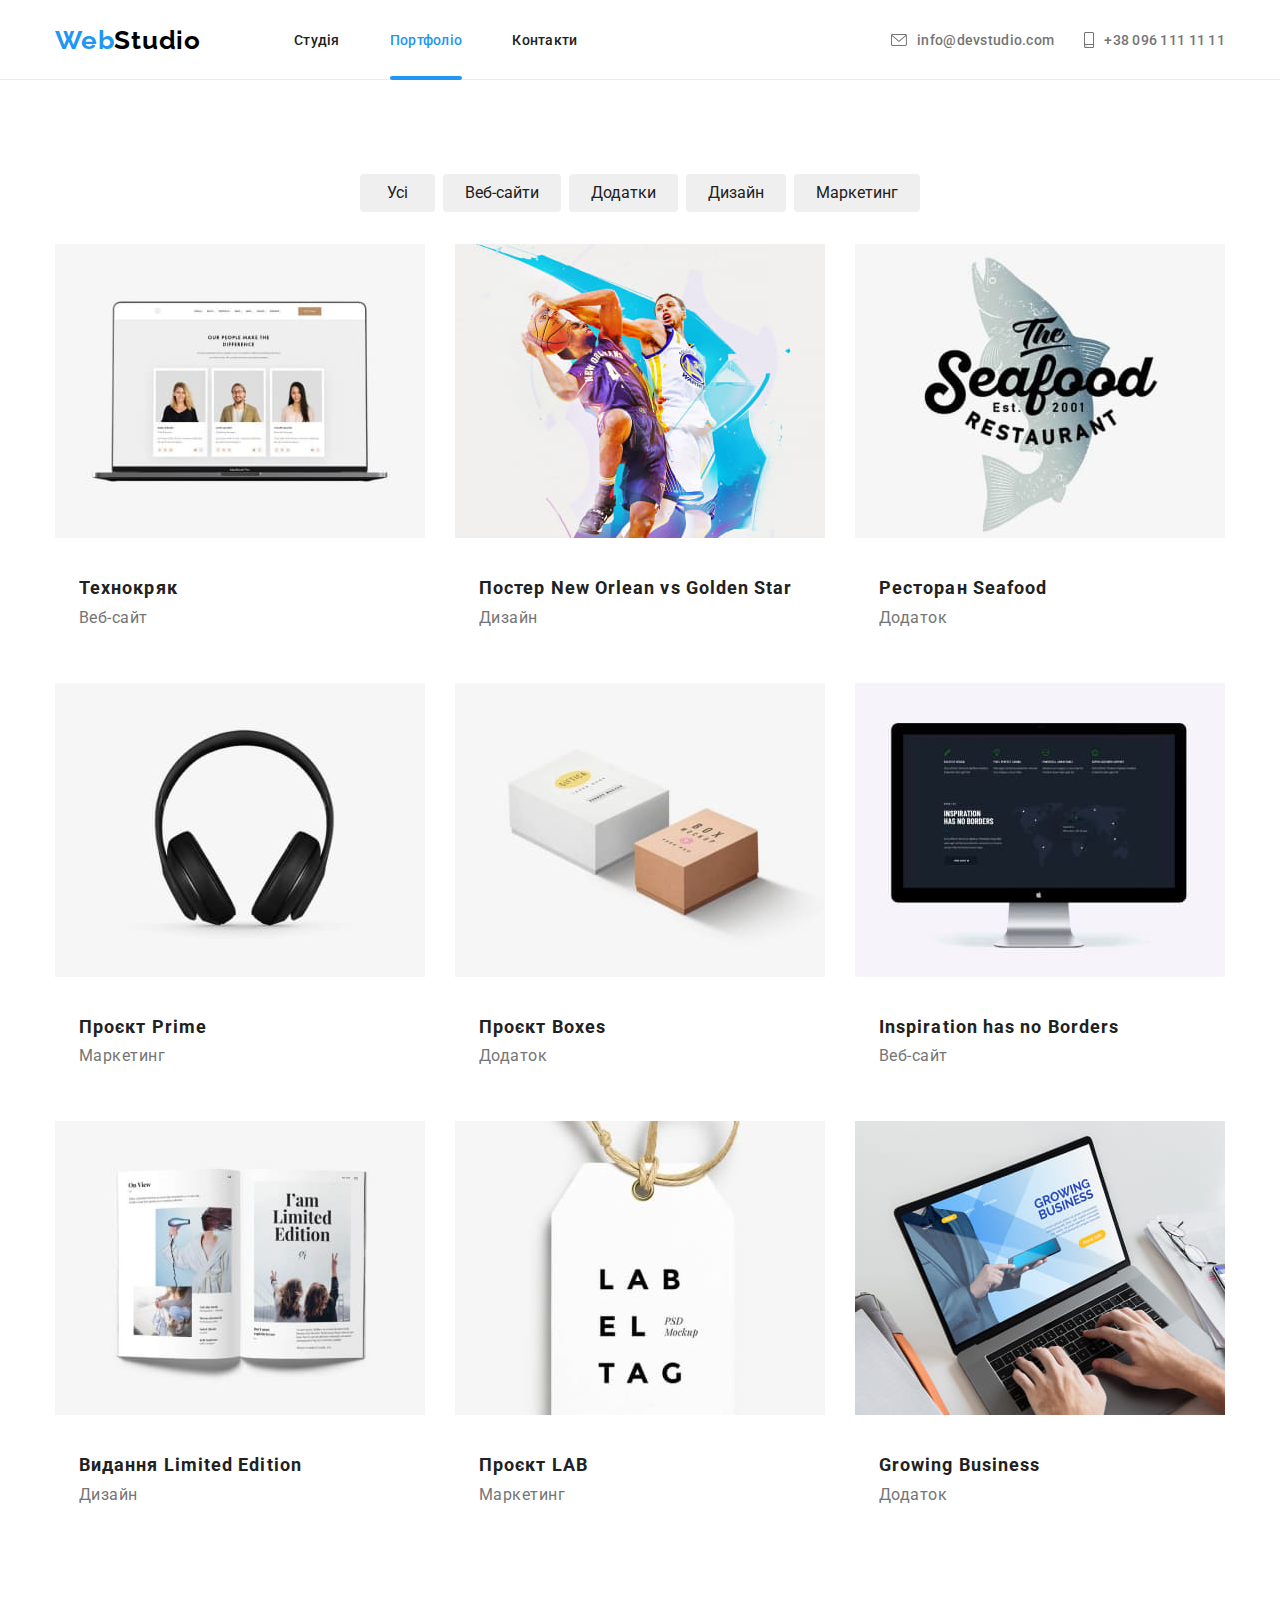
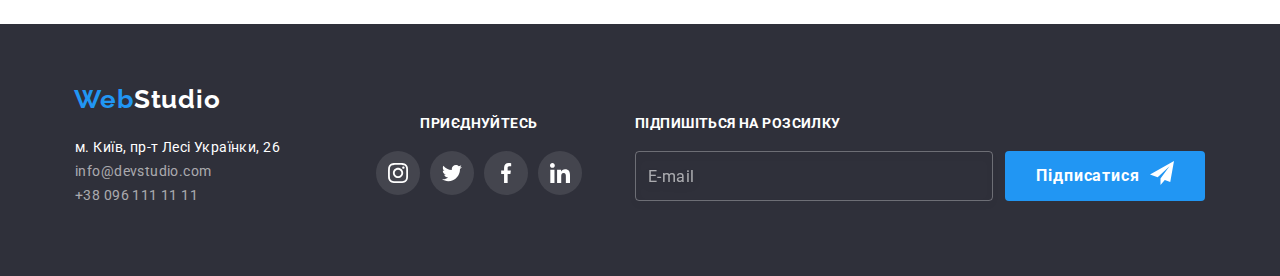
==== commit 3330abf7: "footer" ====
--- a/portfolio.html
+++ b/portfolio.html
@@ -24,7 +24,7 @@
             <li class="navigation_item"><a class="navigation_link-current" href="" class="navigation_link link">Контакти</a></li>
         </ul>
     </nav>
-      <ul class="header-contacts flex-container">
+      <ul class="header-contacts">
         <li class="header-item list">
           <a class="contakt-current" href="mailto:info@devstudio.com" target="_blank"
           rel="noopener noreferrer nofollow " class="header-contact link">
@@ -45,18 +45,18 @@
         <!--Розділ героїв-->
         <section>
             <div class="container">
-           <ul class="port-list list">
-            <li class="port-item">
-                <button class="link-current-port" type="button" class="port-btn btn">Усі</button>
-            </li>
-            <li class="hero-item">
-                <button class="link-current-port" type="button" class="port-btn btn">Веб-сайти</button></li>
-            <li class="hero-item">
-                <button class="link-current-port" type="button" class="port-btn btn">Додатки</button></li>
-            <li class="hero-item">
-                <button class="link-current-port" type="button" class="port-btn btn">Дизайн</button></li>
-            <li class="hero-item">
-                <button class="link-current-port" type="button" class="port-btn btn">Маркетинг</button></li>
+           <ul class="port_list list">
+            <li class="port_item">
+                <button class="port_link-current" type="button" class="port_btn btn">Усі</button>
+            </li>
+            <li class="port_item">
+                <button class="port_link-current" type="button" class="port_btn btn">Веб-сайти</button></li>
+            <li class="port_item">
+                <button class="port_link-current" type="button" class="port_btn btn">Додатки</button></li>
+            <li class="port_item">
+                <button class="port_link-current" type="button" class="port_btn btn">Дизайн</button></li>
+            <li class="port_item">
+                <button class="port_link-current" type="button" class="port_btn btn">Маркетинг</button></li>
            </ul>
            </div>
          <div class="container">
@@ -243,12 +243,12 @@
                    м. Київ, пр-т Лесі Українки, 26</a>
                 </li>
                 <li>
-                    <a class="current-footer" href="mailto:info@devstudio.com" target="_blank"
+                    <a class="current-footer-contact" href="mailto:info@devstudio.com" target="_blank"
                     rel="noopener noreferrer nofollow " class="footer-item link">
                      info@devstudio.com</a> 
                 </li>
                 <li>
-                    <a class="current-footer" href="tel:+380961111111" class="footer-item link">
+                    <a class="current-footer-contact" href="tel:+380961111111" class="footer-item link">
                         +38 096 111 11 11</a>
                 </li>
             </ul>
--- a/css/main.min.css
+++ b/css/main.min.css
@@ -1 +1 @@
-:root{--primary-text-color: #303030;--secondary-text-color: #fff;--tetriary-text-color: #555;--primary-title-color: rgba (157 , 164 , 189 , 0,6);--description-text: #9da4bd;--accent-color: #2196F3;--header-border-color: #F5F5F5}.previous title{font-family:"Roboto",sans-serif;font-weight:500;font-size:11px;line-height:1,4;color:var(--primary-text-color)}.name{font-family:"Roboto",sans-serif;font-weight:700;font-size:42px;line-height:1,2;letter-spacing:.05em;color:var(--primary-text-color)}.html{-webkit-box-sizing:border-box;box-sizing:border-box}*,*::before,*::after{-webkit-box-sizing:border-box;box-sizing:border-box}.container{max-width:1200px;margin-left:auto;margin-right:auto;padding-left:15px;padding-right:15px}.section{padding-top:94px;padding-bottom:94px}h1,h2,h3,h4,h5,h6,p,ul{margin:0}.ul{padding:0;margin:0;list-style:none}.list{list-style:none;margin:0;padding:0}.img{display:block;width:100%}.btn{font-family:"Roboto",sans-serif;font-weight:600;font-size:12px;line-height:1,3;letter-spacing:.9em;background:#2196f3;cursor:pointer;color:var(--primary-text-color);width:1200px;padding:15px;margin-left:auto;margin-right:auto}.header{border-bottom:1px solid #ececec;height:80px}.header-contacts{display:-webkit-box;display:-ms-flexbox;display:flex;-webkit-column-gap:30px;-moz-column-gap:30px;column-gap:30px;margin-left:auto;-webkit-box-align:center;-ms-flex-align:center;align-items:center;padding:0}.header-contact{font-family:"Roboto",sans-serif;font-style:normal;font-weight:500;font-size:14px;text-decoration:none;color:var(--secondary-text-color)}.navigation{display:-webkit-box;display:-ms-flexbox;display:flex;-webkit-box-align:center;-ms-flex-align:center;align-items:center;-webkit-column-gap:93px;-moz-column-gap:93px;column-gap:93px}.navigation_list{margin:0;display:-webkit-box;display:-ms-flexbox;display:flex;-webkit-box-align:center;-ms-flex-align:center;align-items:center;-webkit-column-gap:50px;-moz-column-gap:50px;column-gap:50px;width:286px}.navigation_item{font-family:"Roboto";font-style:normal;font-weight:500;font-size:14px;letter-spacing:.02em;text-decoration:none;color:#212121}.navigation_link{font-family:"Roboto",sans-serif;font-style:normal;font-weight:700;font-size:26px;line-height:31px;text-decoration:none;letter-spacing:.03em;color:var(--secondary-text-color)}.navigation_link-current{color:#212121;text-decoration:none}.navigation_link-current:hover,.navigation_link-current:focus{color:#2196f3;-webkit-transition:color 250ms cubic-bezier(0.4, 0, 0.2, 1);transition:color 250ms cubic-bezier(0.4, 0, 0.2, 1)}.navigation_link-current{display:block;padding:32px 0}.navigation_link-current.active{position:relative}.navigation_link-current.action{position:relative}.flex-container{display:-webkit-box;display:-ms-flexbox;display:flex;-webkit-box-align:center;-ms-flex-align:center;align-items:center}.icon-smartphone{width:10px;height:16px;fill:#757575;margin-right:10px}.icon-envelope{width:16px;height:12px;fill:#757575;margin-right:10px}.contakt-current{color:#757575;text-decoration:none;padding:32px 0}.contakt-current:hover:hover,.contakt-current:focus{color:#2196f3;-webkit-transition:color 250ms cubic-bezier(0.4, 0, 0.2, 1);transition:color 250ms cubic-bezier(0.4, 0, 0.2, 1)}.contakt-current:hover svg,.contakt-current:focus svg{fill:#2196f3;-webkit-transition:fill 250ms cubic-bezier(0.4, 0, 0.2, 1);transition:fill 250ms cubic-bezier(0.4, 0, 0.2, 1)}.page::after{content:"";position:absolute;display:block;height:4px;width:100%;background-color:#2196f3;border-radius:2px;bottom:0}.klik::after{content:"";position:absolute;display:block;height:4px;width:100%;background-color:#2196f3;border-radius:2px;bottom:0}.navigation_logo{font-family:"Raleway",sans-serif;font-style:normal;font-weight:700;font-size:26px;line-height:31px;letter-spacing:.03em;color:#000;text-decoration:none;padding:24px 0}.accent{font-family:"Raleway",sans-serif;font-style:normal;font-weight:700;font-size:26px;line-height:31px;letter-spacing:.03em;color:#2196f3}.hero .container{text-align:center;padding:200px 0px;margin-left:auto;margin-right:auto}.hero{background-color:#2f303a;max-width:1600px;padding:0;height:600px;margin:auto;background-image:-webkit-gradient(linear, left top, left bottom, from(rgba(47, 48, 58, 0.4)), to(rgba(47, 48, 58, 0.4))),url(../imeges/fon.png);background-image:linear-gradient(rgba(47, 48, 58, 0.4), rgba(47, 48, 58, 0.4)),url(../imeges/fon.png);background-repeat:no-repeat;background-position:center;background-size:cover}.hero-title{font-family:"Roboto",sans-serif;font-style:normal;font-weight:900;font-size:44px;line-height:1.36;letter-spacing:.06em;color:#fff;max-width:696px;text-align:center;margin:auto;margin-bottom:30px}.hero-btn{font-family:"Roboto";font-style:normal;font-weight:700;font-size:16px;line-height:30px;letter-spacing:.06em;color:#fff;color:var(--primary-text-color);width:216px;height:50px;padding:10px 32px;display:-webkit-box;display:-ms-flexbox;display:flex;text-align:center;margin-top:30px;cursor:pointer}.link-current-hero{color:#fff;font-family:"Roboto";font-style:normal;font-weight:700;font-size:16px;line-height:30px;text-decoration:none;width:216px;height:50px;background-color:#2196f3;border:none;border-radius:4px}.link-current-hero:hover,.link-current-hero:focus{color:#fff;-webkit-transition:color 250ms cubic-bezier(0.4, 0, 0.2, 1);transition:color 250ms cubic-bezier(0.4, 0, 0.2, 1);-webkit-transition:background-color 250ms cubic-bezier(0.4, 0, 0.2, 1);transition:background-color 250ms cubic-bezier(0.4, 0, 0.2, 1)}.port-list{display:-webkit-box;display:-ms-flexbox;display:flex;-webkit-column-gap:8px;-moz-column-gap:8px;column-gap:8px;margin-left:400px;padding-top:94px}.port-list-btn{color:var(--primary-text-color);padding-bottom:94px}.link-current-port{color:#212121;font-family:"Roboto",sans-serif;font-style:normal;text-decoration:none;max-width:130px;min-width:75px;height:38px;border-radius:4px;border:none;cursor:pointer;padding:6px 22px}.link-current-port:hover,.link-current-port:focus{color:#fff;background-color:#2196f3;-webkit-transition:color 250ms cubic-bezier(0.4, 0, 0.2, 1);transition:color 250ms cubic-bezier(0.4, 0, 0.2, 1);-webkit-transition:background-color 250ms cubic-bezier(0.4, 0, 0.2, 1);transition:background-color 250ms cubic-bezier(0.4, 0, 0.2, 1)}.about{padding-top:93px;padding-left:0px;margin-left:auto;margin-right:auto;max-width:1600px}.about-item{padding-bottom:10px}.about-item .container{width:1170px;height:98px}.about-list{display:-webkit-box;display:-ms-flexbox;display:flex;-webkit-column-gap:30px;-moz-column-gap:30px;column-gap:30px;padding-bottom:94px}.about-title{padding-bottom:50px;text-align:center}.about-title{font-family:"Roboto",sans-serif;font-style:normal;font-weight:700;font-size:36px;line-height:42px;letter-spacing:.03em;color:var(--primary-text-color)}.about-description{font-family:"Roboto",sans-serif;font-style:normal;font-weight:400;font-size:14px;line-height:24px;letter-spacing:.03em;color:#757575}.about-item-title{font-family:"Roboto",sans-serif;font-style:normal;font-weight:500;font-size:14px;line-height:19px;letter-spacing:.03em;color:#212121}.about-item-item{position:relative}.conteiner-wrapper .container{width:270px;min-height:70px;max-height:98px}.icon-group{background-color:#f5f4fa;display:-webkit-box;display:-ms-flexbox;display:flex;-webkit-box-align:center;-ms-flex-align:center;align-items:center;-webkit-box-pack:center;-ms-flex-pack:center;justify-content:center;width:270px;height:120px;margin-bottom:30px;border-radius:4px}.desc-wrapper .container{width:1170px;height:386px;padding-bottom:94px}.text{font-family:"Roboto";font-style:normal;font-weight:700;font-size:14px;line-height:16px;text-align:center;letter-spacing:.03em;text-transform:uppercase;color:#fff;width:370px;height:70px;background:rgba(47,48,58,.8);display:-webkit-box;display:-ms-flexbox;display:flex;-webkit-box-align:center;-ms-flex-align:center;align-items:center;-webkit-box-pack:center;-ms-flex-pack:center;justify-content:center;position:absolute;bottom:0px}.comand{background-color:#f5f4fa;max-width:1600px;height:708px;padding:0;margin:auto}.comand-container{width:1170px;height:428px;padding-bottom:94px}.comand-title{padding-top:94px;padding-bottom:50px;text-align:center}.comand-title{font-family:"Roboto",sans-serif;font-style:normal;font-weight:700;font-size:36px;line-height:42px;letter-spacing:.03em;color:var(--primary-text-color)}.comand-list{display:-webkit-box;display:-ms-flexbox;display:flex;-webkit-column-gap:30px;-moz-column-gap:30px;column-gap:30px}.comand-item{width:270px;height:428px;border-radius:0px 0px 4px 4px;-webkit-box-shadow:0px 1px 3px rgba(0,0,0,.12),0px 1px 1px rgba(0,0,0,.14),0px 2px 1px rgba(0,0,0,.2);box-shadow:0px 1px 3px rgba(0,0,0,.12),0px 1px 1px rgba(0,0,0,.14),0px 2px 1px rgba(0,0,0,.2);background-color:#fff}.comand-item-title{padding-bottom:10px;font-family:"Roboto";font-style:normal;font-weight:500;font-size:16px;line-height:19px;text-align:center;letter-spacing:.03em;color:#212121}.comand-item-text{font-family:"Roboto",sans-serif;font-style:normal;font-weight:400;font-size:16px;line-height:19px;letter-spacing:.03em;color:#757575;padding-bottom:16px}.comand-social{display:-webkit-box;display:-ms-flexbox;display:flex;-webkit-box-align:center;-ms-flex-align:center;align-items:center;-webkit-box-pack:center;-ms-flex-pack:center;justify-content:center;-webkit-column-gap:10px;-moz-column-gap:10px;column-gap:10px}.comand-social-item{display:-webkit-box;display:-ms-flexbox;display:flex;-webkit-box-align:center;-ms-flex-align:center;align-items:center;-webkit-box-pack:center;-ms-flex-pack:center;justify-content:center;-webkit-column-gap:10px;-moz-column-gap:10px;column-gap:10px;width:44px;height:44px}.container-item{padding-top:30px;text-align:center}.svg-social{width:20px}.social-link{width:44px;height:44px;border-radius:50%;background:#fff;-webkit-box-align:center;-ms-flex-align:center;align-items:center;-webkit-box-pack:center;-ms-flex-pack:center;justify-content:center;display:-webkit-box;display:-ms-flexbox;display:flex;fill:#757575}.social-link:hover,.social-link:focus{color:#fff;background-color:#2196f3;-webkit-transition:color 250ms cubic-bezier(0.4, 0, 0.2, 1);transition:color 250ms cubic-bezier(0.4, 0, 0.2, 1);-webkit-transition:background-color 250ms cubic-bezier(0.4, 0, 0.2, 1);transition:background-color 250ms cubic-bezier(0.4, 0, 0.2, 1)}.social-link:hover svg,.social-link:focus svg{fill:#fff;background-color:#2196f3;-webkit-transition:fill 250ms cubic-bezier(0.4, 0, 0.2, 1);transition:fill 250ms cubic-bezier(0.4, 0, 0.2, 1);-webkit-transition:background-color 250ms cubic-bezier(0.4, 0, 0.2, 1);transition:background-color 250ms cubic-bezier(0.4, 0, 0.2, 1)}.visually-hidden{font-family:"Roboto",sans-serif;font-style:normal;font-weight:700;font-size:18px;letter-spacing:.06em;color:#212121}.gallery-pre-title{font-family:"Roboto",sans-serif;font-style:normal;font-weight:400;font-size:16px;line-height:30px;letter-spacing:.03em;color:#757575}.gallery-item{width:370px}.imege{display:block}.gellery-thumb{position:relative;overflow:hidden}.gellery-overlay{content:"";position:absolute;display:-webkit-box;display:-ms-flexbox;display:flex;text-align:center;width:100%;height:100%;top:0;left:0;background:rgba(33,150,243,.9);padding:63px 24px;-webkit-transform:translateY(100%);transform:translateY(100%);-webkit-transition:-webkit-transform 250ms cubic-bezier(0.4, 0, 0.2, 1);transition:-webkit-transform 250ms cubic-bezier(0.4, 0, 0.2, 1);transition:transform 250ms cubic-bezier(0.4, 0, 0.2, 1);transition:transform 250ms cubic-bezier(0.4, 0, 0.2, 1), -webkit-transform 250ms cubic-bezier(0.4, 0, 0.2, 1)}.gellery-overley-text{font-family:"Roboto";font-style:normal;font-weight:400;font-size:18px;line-height:1.56;letter-spacing:.03em;color:#fff}.gallery-link{text-decoration:none;display:block}.gallery-link:focus,.gallery-link:hover{-webkit-box-shadow:0px 1px 3px rgba(0,0,0,.12),0px 1px 1px rgba(0,0,0,.14),0px 2px 1px rgba(0,0,0,.2);box-shadow:0px 1px 3px rgba(0,0,0,.12),0px 1px 1px rgba(0,0,0,.14),0px 2px 1px rgba(0,0,0,.2);-webkit-transition:-webkit-box-shadow 250ms cubic-bezier(0.4, 0, 0.2, 1);transition:-webkit-box-shadow 250ms cubic-bezier(0.4, 0, 0.2, 1);transition:box-shadow 250ms cubic-bezier(0.4, 0, 0.2, 1);transition:box-shadow 250ms cubic-bezier(0.4, 0, 0.2, 1), -webkit-box-shadow 250ms cubic-bezier(0.4, 0, 0.2, 1)}.gallery-link:focus .gellery-overlay,.gallery-link:hover .gellery-overlay{-webkit-transform:translateY(0);transform:translateY(0)}.galary-wrapper{padding:20px 24px;border-top:none;border-radius:0px 0px 4px 4px}.gallery-list{padding-top:32px;padding-bottom:94px;display:-webkit-box;display:-ms-flexbox;display:flex;-ms-flex-wrap:wrap;flex-wrap:wrap;gap:30px}.visually-hidden{padding-top:20px;padding-bottom:4px}.client{padding-bottom:94px;padding-top:94px;max-width:1600px;margin-left:auto;margin-right:auto}.client-container{width:1170px;height:184px}.client-titel{font-family:"Roboto";font-style:normal;font-weight:700;font-size:36px;line-height:42px;text-align:center;letter-spacing:.03em;color:#212121;padding-bottom:50px}.client-list{display:-webkit-box;display:-ms-flexbox;display:flex;gap:30px;padding-bottom:94px;fill:#757575}.client-item{width:170px;height:92px;border-radius:4px;border:1px solid #afb1b8;display:-webkit-box;display:-ms-flexbox;display:flex;-webkit-box-align:center;-ms-flex-align:center;align-items:center;-webkit-box-pack:center;-ms-flex-pack:center;justify-content:center}.icon-client{display:-webkit-box;display:-ms-flexbox;display:flex;-webkit-box-align:center;-ms-flex-align:center;align-items:center;-webkit-box-pack:center;-ms-flex-pack:center;justify-content:center;width:100%;height:100%}.icon-client:hover,.icon-client:focus{border:1px solid #2196f3;-webkit-transition:border 250ms cubic-bezier(0.4, 0, 0.2, 1);transition:border 250ms cubic-bezier(0.4, 0, 0.2, 1)}.icon-client:hover svg,.icon-client:focus svg{fill:#2196f3;-webkit-transition:fill 250ms cubic-bezier(0.4, 0, 0.2, 1);transition:fill 250ms cubic-bezier(0.4, 0, 0.2, 1)}.svg-client{width:106px;height:60px;fill:#757575}.footer{background-color:#2f303a;margin:auto;padding:60px;max-width:1600px}.footer-list{margin-top:20px}.footer-contactcs{width:231px;height:81px}.footer-logo{font-family:"Raleway";font-style:normal;font-weight:700;font-size:26px;line-height:31px;letter-spacing:.03em;color:#fff;text-decoration:none}.footer-adress{font-family:"Roboto";font-style:normal;font-weight:400;font-size:14px;line-height:24px;letter-spacing:.03em;color:#fff}.footer-item{font-family:"Roboto",sans-serif;font-style:normal;font-weight:400;font-size:14px;line-height:24px;letter-spacing:.03em;color:#fff}.footer-wrapper{display:-webkit-box;display:-ms-flexbox;display:flex}.footer-social{font-family:"Roboto";font-style:normal;font-weight:700;font-size:14px;line-height:16px;letter-spacing:.03em;text-transform:uppercase;color:#fff;margin-bottom:20px}.footer-social{display:-webkit-box;display:-ms-flexbox;display:flex;-webkit-box-align:center;-ms-flex-align:center;align-items:center;-webkit-box-pack:center;-ms-flex-pack:center;justify-content:center;-webkit-column-gap:10px;-moz-column-gap:10px;column-gap:10px}.footer-social-footer{width:206px;height:80px;margin-left:70px}.footer-social-item{display:-webkit-box;display:-ms-flexbox;display:flex;-webkit-box-align:center;-ms-flex-align:center;align-items:center;-webkit-box-pack:center;-ms-flex-pack:center;justify-content:center;-webkit-column-gap:10px;-moz-column-gap:10px;column-gap:10px;width:44px;height:44px}.footer-form{display:-webkit-box;display:-ms-flexbox;display:flex;-webkit-column-gap:12px;-moz-column-gap:12px;column-gap:12px}.footer-form input{border:none;background:none;height:40px;border-radius:4px;padding-left:12px;cursor:pointer;outline:none;border:1px solid rgba(255,255,255,.3);-webkit-filter:drop-shadow(0px 4px 4px rgba(0, 0, 0, 0.15));filter:drop-shadow(0px 4px 4px rgba(0, 0, 0, 0.15));border-radius:4px;width:358px;height:50px}.footer-btn{font-family:"Roboto";font-style:normal;font-weight:700;font-size:16px;line-height:30px;background-color:#2196f3;letter-spacing:.06em;color:#fff;border-radius:4px;width:200px;height:50px;border:none;padding:10px 28px;text-align:center;display:-webkit-box;display:-ms-flexbox;display:flex;-webkit-box-pack:center;-ms-flex-pack:center;justify-content:center}.logo-container{width:145px;height:31px;display:-webkit-box;display:-ms-flexbox;display:flex;-webkit-box-align:center;-ms-flex-align:center;align-items:center;-webkit-box-pack:center;-ms-flex-pack:center;justify-content:center}.current-footer{color:#fff;text-decoration:none;padding-top:9px}.current-footer:hover,.current-footer:focus{color:#2196f3;-webkit-transition:color 250ms cubic-bezier(0.4, 0, 0.2, 1);transition:color 250ms cubic-bezier(0.4, 0, 0.2, 1)}.svg-social{width:20px}.footer-social-link{width:44px;height:44px;border-radius:50%;background:rgba(255,255,255,.1);-webkit-box-align:center;-ms-flex-align:center;align-items:center;-webkit-box-pack:center;-ms-flex-pack:center;justify-content:center;display:-webkit-box;display:-ms-flexbox;display:flex;fill:#fff}.footer-social-link:hover,.footer-social-link:focus{background-color:#2196f3;-webkit-transition:background-color 250ms cubic-bezier(0.4, 0, 0.2, 1);transition:background-color 250ms cubic-bezier(0.4, 0, 0.2, 1)}.booking{width:570px;height:86px;margin-left:auto}.booking-text{font-family:"Roboto";font-style:normal;font-weight:700;font-size:14px;line-height:16px;letter-spacing:.03em;text-transform:uppercase;color:#fff;margin-bottom:20px}.svg-booking{width:24px;height:24px;margin-left:10px}.text-mail input{font-family:"Roboto";font-style:normal;font-weight:400;font-size:16px;line-height:20px;color:rgba(255,255,255,.6)}.text-mail input :focus{font-family:"Roboto";font-style:normal;font-weight:400;font-size:16px;line-height:20px;display:-webkit-box;display:-ms-flexbox;display:flex;-webkit-box-align:center;-ms-flex-align:center;align-items:center;letter-spacing:.03em;color:rgba(255,255,255,.6);-webkit-transition:color 250ms cubic-bezier(0.4, 0, 0.2, 1);transition:color 250ms cubic-bezier(0.4, 0, 0.2, 1)}.text-mail ::-webkit-input-placeholder{font-family:"Roboto";font-style:normal;font-weight:400;font-size:16px;letter-spacing:.03em;color:rgba(255,255,255,.6)}.text-mail ::-moz-placeholder{font-family:"Roboto";font-style:normal;font-weight:400;font-size:16px;letter-spacing:.03em;color:rgba(255,255,255,.6)}.text-mail :-ms-input-placeholder{font-family:"Roboto";font-style:normal;font-weight:400;font-size:16px;letter-spacing:.03em;color:rgba(255,255,255,.6)}.text-mail ::-ms-input-placeholder{font-family:"Roboto";font-style:normal;font-weight:400;font-size:16px;letter-spacing:.03em;color:rgba(255,255,255,.6)}.text-mail ::placeholder{font-family:"Roboto";font-style:normal;font-weight:400;font-size:16px;letter-spacing:.03em;color:rgba(255,255,255,.6)}.backdrop{position:fixed;width:100%;height:100%;background:rgba(0,0,0,.5);top:0;left:0;-webkit-transition:opacity 250ms cubic-bezier(0.4, 0, 0.2, 1),visibility 250ms cubic-bezier(0.4, 0, 0.2, 1);transition:opacity 250ms cubic-bezier(0.4, 0, 0.2, 1),visibility 250ms cubic-bezier(0.4, 0, 0.2, 1)}.is-hidden{opacity:0;visibility:hidden;pointer-events:none}.modal{padding:40px;width:528px;height:581px;position:absolute;top:50%;left:50%;background:#fff;-webkit-transform:translate(-50%, -50%);transform:translate(-50%, -50%);-webkit-transition:-webkit-transform 250ms cubic-bezier(0.4, 0, 0.2, 1);transition:-webkit-transform 250ms cubic-bezier(0.4, 0, 0.2, 1);transition:transform 250ms cubic-bezier(0.4, 0, 0.2, 1);transition:transform 250ms cubic-bezier(0.4, 0, 0.2, 1), -webkit-transform 250ms cubic-bezier(0.4, 0, 0.2, 1)}.modal-titel{font-family:"Roboto";font-style:normal;text-align:center;font-weight:700;font-size:20px;line-height:23px;letter-spacing:.03em;color:#212121;margin-bottom:12px}.modal-btn{width:200px;height:50px;border:none;border-radius:4px;background-color:#2196f3;color:#fff;padding:10px 52px;-webkit-box-shadow:0px 4px 4px rgba(0,0,0,.15);box-shadow:0px 4px 4px rgba(0,0,0,.15);cursor:pointer;margin-top:30px;margin-left:116px;font-family:"Roboto";font-style:normal;font-weight:700;font-size:16px;line-height:30px;display:-webkit-box;display:-ms-flexbox;display:flex;-webkit-box-align:center;-ms-flex-align:center;align-items:center;text-align:center;letter-spacing:.06em}.close-button{position:absolute;right:10px;top:10px;background:#fff;border:1px solid rgba(0,0,0,.1);width:30px;height:30px;border-radius:50%;fill:#000;cursor:pointer;-webkit-box-align:center;-ms-flex-align:center;align-items:center;display:-webkit-box;display:-ms-flexbox;display:flex}.close-button :hover,.close-button :focus{fill:#2196f3;-webkit-transition:fill 250ms cubic-bezier(0.4, 0, 0.2, 1);transition:fill 250ms cubic-bezier(0.4, 0, 0.2, 1)}.form-element{display:-webkit-box;display:-ms-flexbox;display:flex;-webkit-box-orient:vertical;-webkit-box-direction:normal;-ms-flex-direction:column;flex-direction:column;margin-top:12px}.form-element label{margin-top:10px;margin-bottom:4px}.form-element input{border:none;height:40px;font-size:20px;border-radius:4px;border:1px solid rgba(33,33,33,.2);padding-left:42px;cursor:pointer;outline:none;width:100%}.form-element svg{position:absolute;top:50%;left:12px;-webkit-transform:translateY(-50%);transform:translateY(-50%)}.form-element :focus-within input{border:1px solid #2196f3;-webkit-transition:border 250ms cubic-bezier(0.4, 0, 0.2, 1);transition:border 250ms cubic-bezier(0.4, 0, 0.2, 1)}.form-element :focus-within input+svg{fill:#2196f3;-webkit-transition:fill 250ms cubic-bezier(0.4, 0, 0.2, 1);transition:fill 250ms cubic-bezier(0.4, 0, 0.2, 1)}.label{font-weight:400;font-size:20px;line-height:14px;letter-spacing:.01em;color:#757575}.input-wrapper{position:relative}.svg-form{width:18px;height:18px;fill:#212121}.coment{width:448px;height:120px;outline:none;resize:none;border:none;border:1px solid rgba(33,33,33,.2);border-radius:4px;padding:12px 16px;cursor:pointer}.coment ::-webkit-input-placeholder{font-family:"Roboto";font-style:normal;font-weight:400;font-size:12px;line-height:14px;letter-spacing:.01em;color:rgba(117,117,117,.5)}.coment ::-moz-placeholder{font-family:"Roboto";font-style:normal;font-weight:400;font-size:12px;line-height:14px;letter-spacing:.01em;color:rgba(117,117,117,.5)}.coment :-ms-input-placeholder{font-family:"Roboto";font-style:normal;font-weight:400;font-size:12px;line-height:14px;letter-spacing:.01em;color:rgba(117,117,117,.5)}.coment ::-ms-input-placeholder{font-family:"Roboto";font-style:normal;font-weight:400;font-size:12px;line-height:14px;letter-spacing:.01em;color:rgba(117,117,117,.5)}.coment ::placeholder{font-family:"Roboto";font-style:normal;font-weight:400;font-size:12px;line-height:14px;letter-spacing:.01em;color:rgba(117,117,117,.5)}.text-form{font-family:"Roboto";font-style:normal;font-weight:400;font-size:12px;line-height:14px;letter-spacing:.01em;color:#757575}.accent-modal{font-family:"Roboto";font-style:normal;font-weight:400;font-size:14px;line-height:24px;letter-spacing:.03em;-webkit-text-decoration-line:underline;text-decoration-line:underline;color:#2196f3}.checkbox{width:16px;height:15px;border:2px solid #212121;border-radius:3px;display:-webkit-box;display:-ms-flexbox;display:flex;-webkit-box-align:center;-ms-flex-align:center;align-items:center;margin-right:7px;-webkit-transition:border 250ms cubic-bezier(0.4, 0, 0.2, 1);transition:border 250ms cubic-bezier(0.4, 0, 0.2, 1)}.topic{display:-webkit-box;display:-ms-flexbox;display:flex;margin-top:20px;-webkit-box-align:center;-ms-flex-align:center;align-items:center;-webkit-box-pack:center;-ms-flex-pack:center;justify-content:center}.topic-text{font-family:"Roboto";font-style:normal;font-weight:400;font-size:14px;line-height:24px;letter-spacing:.03em;color:#757575}.topic input:checked+.checkbox{background-color:#2196f3;border:2px solid #2196f3;-webkit-transition:border 250ms cubic-bezier(0.4, 0, 0.2, 1);transition:border 250ms cubic-bezier(0.4, 0, 0.2, 1)}.accept{position:absolute;white-space:nowrap;width:1px;height:1px;overflow:hidden;border:0;padding:0;clip:rect(0 0 0 0);-webkit-clip-path:inset(50%);clip-path:inset(50%);margin:-1px}/*# sourceMappingURL=main.min.css.map */+:root{--primary-text-color: #303030;--secondary-text-color: #fff;--tetriary-text-color: #555;--primary-title-color: rgba (157 , 164 , 189 , 0,6);--description-text: #9da4bd;--accent-color: #2196F3;--header-border-color: #F5F5F5}.previous title{font-family:"Roboto",sans-serif;font-weight:500;font-size:11px;line-height:1,4;color:var(--primary-text-color)}.name{font-family:"Roboto",sans-serif;font-weight:700;font-size:42px;line-height:1,2;letter-spacing:.05em;color:var(--primary-text-color)}.html{-webkit-box-sizing:border-box;box-sizing:border-box}*,*::before,*::after{-webkit-box-sizing:border-box;box-sizing:border-box}.container{max-width:1200px;margin-left:auto;margin-right:auto;padding-left:15px;padding-right:15px}.section{padding-top:94px;padding-bottom:94px}h1,h2,h3,h4,h5,h6,p,ul{margin:0}.ul{padding:0;margin:0;list-style:none}.list{list-style:none;margin:0;padding:0}.img{display:block;width:100%}.btn{font-family:"Roboto",sans-serif;font-weight:600;font-size:12px;line-height:1,3;letter-spacing:.9em;background:#2196f3;cursor:pointer;color:var(--primary-text-color);width:1200px;padding:15px;margin-left:auto;margin-right:auto}.header{border-bottom:1px solid #ececec;height:80px}.header-contacts{display:-webkit-box;display:-ms-flexbox;display:flex;-webkit-column-gap:30px;-moz-column-gap:30px;column-gap:30px;margin-left:auto;-webkit-box-align:center;-ms-flex-align:center;align-items:center;padding:0}.header-contact{font-family:"Roboto",sans-serif;font-style:normal;font-weight:500;font-size:14px;text-decoration:none;color:var(--secondary-text-color)}.navigation{display:-webkit-box;display:-ms-flexbox;display:flex;-webkit-box-align:center;-ms-flex-align:center;align-items:center;-webkit-column-gap:93px;-moz-column-gap:93px;column-gap:93px}.navigation_list{margin:0;display:-webkit-box;display:-ms-flexbox;display:flex;-webkit-box-align:center;-ms-flex-align:center;align-items:center;-webkit-column-gap:50px;-moz-column-gap:50px;column-gap:50px;width:286px}.navigation_item{font-family:"Roboto";font-style:normal;font-weight:500;font-size:14px;letter-spacing:.02em;text-decoration:none;color:#212121}.navigation_link{font-family:"Roboto",sans-serif;font-style:normal;font-weight:700;font-size:26px;line-height:31px;text-decoration:none;letter-spacing:.03em;color:var(--secondary-text-color)}.navigation_link-current{color:#212121;text-decoration:none}.navigation_link-current:hover,.navigation_link-current:focus{color:#2196f3;-webkit-transition:color 250ms cubic-bezier(0.4, 0, 0.2, 1);transition:color 250ms cubic-bezier(0.4, 0, 0.2, 1)}.navigation_link-current{display:block;padding:32px 0}.navigation_link-current.active{position:relative;color:#2196f3}.navigation_link-current.action{position:relative;color:#2196f3}.flex-container{display:-webkit-box;display:-ms-flexbox;display:flex;-webkit-box-align:center;-ms-flex-align:center;align-items:center}.icon-smartphone{width:10px;height:16px;fill:#757575;margin-right:10px}.icon-envelope{width:16px;height:12px;fill:#757575;margin-right:10px}.contakt-current{font-family:"Roboto";font-style:normal;font-weight:500;font-size:14px;line-height:16px;letter-spacing:.02em;color:#757575;text-decoration:none;padding:32px 0;display:-webkit-box;display:-ms-flexbox;display:flex;-webkit-box-align:center;-ms-flex-align:center;align-items:center}.contakt-current:hover,.contakt-current:focus{color:#2196f3;-webkit-transition:color 250ms cubic-bezier(0.4, 0, 0.2, 1);transition:color 250ms cubic-bezier(0.4, 0, 0.2, 1)}.contakt-current:hover svg,.contakt-current:focus svg{fill:#2196f3;-webkit-transition:fill 250ms cubic-bezier(0.4, 0, 0.2, 1);transition:fill 250ms cubic-bezier(0.4, 0, 0.2, 1)}.page::after{content:"";position:absolute;display:block;height:4px;width:100%;background-color:#2196f3;border-radius:2px;bottom:0}.klik::after{content:"";position:absolute;display:block;height:4px;width:100%;background-color:#2196f3;border-radius:2px;bottom:0}.navigation_logo{font-family:"Raleway",sans-serif;font-style:normal;font-weight:700;font-size:26px;line-height:31px;letter-spacing:.03em;color:#000;text-decoration:none;padding:24px 0}.accent{font-family:"Raleway",sans-serif;font-style:normal;font-weight:700;font-size:26px;line-height:31px;letter-spacing:.03em;color:#2196f3}.hero{background-color:#2f303a;max-width:1600px;padding:0;height:600px;margin:auto;background-image:-webkit-gradient(linear, left top, left bottom, from(rgba(47, 48, 58, 0.4)), to(rgba(47, 48, 58, 0.4))),url(../imeges/fon.png);background-image:linear-gradient(rgba(47, 48, 58, 0.4), rgba(47, 48, 58, 0.4)),url(../imeges/fon.png);background-repeat:no-repeat;background-position:center;background-size:cover}.hero .container{text-align:center;padding:200px 0px;margin-left:auto;margin-right:auto}.hero_title{font-family:"Roboto",sans-serif;font-style:normal;font-weight:900;font-size:44px;line-height:1.36;letter-spacing:.06em;color:#fff;max-width:696px;text-align:center;margin:auto;margin-bottom:30px}.hero_btn{font-family:"Roboto";font-style:normal;font-weight:700;font-size:16px;line-height:30px;letter-spacing:.06em;color:#fff;color:var(--primary-text-color);width:216px;height:50px;padding:10px 32px;display:-webkit-box;display:-ms-flexbox;display:flex;text-align:center;margin-top:30px;cursor:pointer}.hero_link-current{color:#fff;font-family:"Roboto";font-style:normal;font-weight:700;font-size:16px;line-height:30px;text-decoration:none;background-color:#2196f3;border:none;border-radius:4px;width:216px;height:50px;padding:10px 32px}.hero_link-current:hover,.hero_link-current:focus{color:#fff;-webkit-transition:color 250ms cubic-bezier(0.4, 0, 0.2, 1);transition:color 250ms cubic-bezier(0.4, 0, 0.2, 1);-webkit-transition:background-color 250ms cubic-bezier(0.4, 0, 0.2, 1);transition:background-color 250ms cubic-bezier(0.4, 0, 0.2, 1)}.port_list{display:-webkit-box;display:-ms-flexbox;display:flex;-webkit-box-pack:center;-ms-flex-pack:center;justify-content:center;-webkit-column-gap:8px;-moz-column-gap:8px;column-gap:8px;padding-top:94px}.port_list_btn{color:var(--primary-text-color);padding-bottom:94px}.port_link-current{color:#212121;font-family:"Roboto",sans-serif;font-style:normal;text-decoration:none;max-width:130px;min-width:75px;height:38px;border-radius:4px;border:none;cursor:pointer;padding:6px 22px}.port_link-current:hover,.port_link-current:focus{color:#fff;background-color:#2196f3;-webkit-transition:color 250ms cubic-bezier(0.4, 0, 0.2, 1);transition:color 250ms cubic-bezier(0.4, 0, 0.2, 1);-webkit-transition:background-color 250ms cubic-bezier(0.4, 0, 0.2, 1);transition:background-color 250ms cubic-bezier(0.4, 0, 0.2, 1)}.about{padding-top:93px;padding-left:0px;margin-left:auto;margin-right:auto;max-width:1600px}.about-item{padding-bottom:10px}.about-item .container{width:1170px;height:98px}.about-list{display:-webkit-box;display:-ms-flexbox;display:flex;-webkit-column-gap:30px;-moz-column-gap:30px;column-gap:30px;padding-bottom:94px}.about-title{padding-bottom:50px;text-align:center}.about-title{font-family:"Roboto",sans-serif;font-style:normal;font-weight:700;font-size:36px;line-height:42px;letter-spacing:.03em;color:var(--primary-text-color)}.about-description{font-family:"Roboto",sans-serif;font-style:normal;font-weight:400;font-size:14px;line-height:24px;letter-spacing:.03em;color:#757575}.about-item-title{font-family:"Roboto",sans-serif;font-style:normal;font-weight:500;font-size:14px;line-height:19px;letter-spacing:.03em;color:#212121}.about-item-item{position:relative}.conteiner-wrapper .container{width:270px;min-height:70px;max-height:98px}.icon-group{background-color:#f5f4fa;display:-webkit-box;display:-ms-flexbox;display:flex;-webkit-box-align:center;-ms-flex-align:center;align-items:center;-webkit-box-pack:center;-ms-flex-pack:center;justify-content:center;width:270px;height:120px;margin-bottom:30px;border-radius:4px}.desc-wrapper .container{width:1170px;height:386px;padding-bottom:94px}.text{font-family:"Roboto";font-style:normal;font-weight:700;font-size:14px;line-height:16px;text-align:center;letter-spacing:.03em;text-transform:uppercase;color:#fff;width:370px;height:70px;background:rgba(47,48,58,.8);display:-webkit-box;display:-ms-flexbox;display:flex;-webkit-box-align:center;-ms-flex-align:center;align-items:center;-webkit-box-pack:center;-ms-flex-pack:center;justify-content:center;position:absolute;bottom:0px}.comand{background-color:#f5f4fa;max-width:1600px;height:708px;padding:0;margin:auto}.comand-container{width:1170px;height:428px;padding-bottom:94px}.comand-title{padding-top:94px;padding-bottom:50px;text-align:center}.comand-title{font-family:"Roboto",sans-serif;font-style:normal;font-weight:700;font-size:36px;line-height:42px;letter-spacing:.03em;color:var(--primary-text-color)}.comand-list{display:-webkit-box;display:-ms-flexbox;display:flex;-webkit-column-gap:30px;-moz-column-gap:30px;column-gap:30px}.comand-item{width:270px;height:428px;border-radius:0px 0px 4px 4px;-webkit-box-shadow:0px 1px 3px rgba(0,0,0,.12),0px 1px 1px rgba(0,0,0,.14),0px 2px 1px rgba(0,0,0,.2);box-shadow:0px 1px 3px rgba(0,0,0,.12),0px 1px 1px rgba(0,0,0,.14),0px 2px 1px rgba(0,0,0,.2);background-color:#fff}.comand-item-title{padding-bottom:10px;font-family:"Roboto";font-style:normal;font-weight:500;font-size:16px;line-height:19px;text-align:center;letter-spacing:.03em;color:#212121}.comand-item-text{font-family:"Roboto",sans-serif;font-style:normal;font-weight:400;font-size:16px;line-height:19px;letter-spacing:.03em;color:#757575;padding-bottom:16px}.comand-social{display:-webkit-box;display:-ms-flexbox;display:flex;-webkit-box-align:center;-ms-flex-align:center;align-items:center;-webkit-box-pack:center;-ms-flex-pack:center;justify-content:center;-webkit-column-gap:10px;-moz-column-gap:10px;column-gap:10px}.comand-social-item{display:-webkit-box;display:-ms-flexbox;display:flex;-webkit-box-align:center;-ms-flex-align:center;align-items:center;-webkit-box-pack:center;-ms-flex-pack:center;justify-content:center;-webkit-column-gap:10px;-moz-column-gap:10px;column-gap:10px;width:44px;height:44px}.container-item{padding-top:30px;text-align:center}.svg-social{width:20px}.social-link{width:44px;height:44px;border-radius:50%;background:#fff;-webkit-box-align:center;-ms-flex-align:center;align-items:center;-webkit-box-pack:center;-ms-flex-pack:center;justify-content:center;display:-webkit-box;display:-ms-flexbox;display:flex;fill:#afb1b8}.social-link:hover,.social-link:focus{color:#fff;background-color:#2196f3;-webkit-transition:color 250ms cubic-bezier(0.4, 0, 0.2, 1);transition:color 250ms cubic-bezier(0.4, 0, 0.2, 1);-webkit-transition:background-color 250ms cubic-bezier(0.4, 0, 0.2, 1);transition:background-color 250ms cubic-bezier(0.4, 0, 0.2, 1)}.social-link:hover svg,.social-link:focus svg{fill:#fff;background-color:#2196f3;-webkit-transition:fill 250ms cubic-bezier(0.4, 0, 0.2, 1);transition:fill 250ms cubic-bezier(0.4, 0, 0.2, 1);-webkit-transition:background-color 250ms cubic-bezier(0.4, 0, 0.2, 1);transition:background-color 250ms cubic-bezier(0.4, 0, 0.2, 1)}.visually-hidden{font-family:"Roboto",sans-serif;font-style:normal;font-weight:700;font-size:18px;letter-spacing:.06em;color:#212121}.gallery-pre-title{font-family:"Roboto",sans-serif;font-style:normal;font-weight:400;font-size:16px;line-height:30px;letter-spacing:.03em;color:#757575}.gallery-item{width:370px}.imege{display:block}.gellery-thumb{position:relative;overflow:hidden}.gellery-overlay{content:"";position:absolute;display:-webkit-box;display:-ms-flexbox;display:flex;text-align:center;width:100%;height:100%;top:0;left:0;background:rgba(33,150,243,.9);padding:63px 24px;-webkit-transform:translateY(100%);transform:translateY(100%);-webkit-transition:-webkit-transform 250ms cubic-bezier(0.4, 0, 0.2, 1);transition:-webkit-transform 250ms cubic-bezier(0.4, 0, 0.2, 1);transition:transform 250ms cubic-bezier(0.4, 0, 0.2, 1);transition:transform 250ms cubic-bezier(0.4, 0, 0.2, 1), -webkit-transform 250ms cubic-bezier(0.4, 0, 0.2, 1)}.gellery-overley-text{font-family:"Roboto";font-style:normal;font-weight:400;font-size:18px;line-height:1.56;letter-spacing:.03em;color:#fff}.gallery-link{text-decoration:none;display:block}.gallery-link:focus,.gallery-link:hover{-webkit-box-shadow:0px 1px 3px rgba(0,0,0,.12),0px 1px 1px rgba(0,0,0,.14),0px 2px 1px rgba(0,0,0,.2);box-shadow:0px 1px 3px rgba(0,0,0,.12),0px 1px 1px rgba(0,0,0,.14),0px 2px 1px rgba(0,0,0,.2);-webkit-transition:-webkit-box-shadow 250ms cubic-bezier(0.4, 0, 0.2, 1);transition:-webkit-box-shadow 250ms cubic-bezier(0.4, 0, 0.2, 1);transition:box-shadow 250ms cubic-bezier(0.4, 0, 0.2, 1);transition:box-shadow 250ms cubic-bezier(0.4, 0, 0.2, 1), -webkit-box-shadow 250ms cubic-bezier(0.4, 0, 0.2, 1)}.gallery-link:focus .gellery-overlay,.gallery-link:hover .gellery-overlay{-webkit-transform:translateY(0);transform:translateY(0)}.galary-wrapper{padding:20px 24px;border-top:none;border-radius:0px 0px 4px 4px}.gallery-list{padding-top:32px;padding-bottom:94px;display:-webkit-box;display:-ms-flexbox;display:flex;-ms-flex-wrap:wrap;flex-wrap:wrap;gap:30px}.visually-hidden{padding-top:20px;padding-bottom:4px}.client{padding-bottom:94px;padding-top:94px;max-width:1600px;margin-left:auto;margin-right:auto}.client-container{width:1170px;height:184px}.client-titel{font-family:"Roboto";font-style:normal;font-weight:700;font-size:36px;line-height:42px;text-align:center;letter-spacing:.03em;color:#212121;padding-bottom:50px}.client-list{display:-webkit-box;display:-ms-flexbox;display:flex;gap:30px;padding-bottom:94px;fill:#757575}.client-item{width:170px;height:92px;border-radius:4px;border:1px solid #afb1b8;display:-webkit-box;display:-ms-flexbox;display:flex;-webkit-box-align:center;-ms-flex-align:center;align-items:center;-webkit-box-pack:center;-ms-flex-pack:center;justify-content:center}.icon-client{display:-webkit-box;display:-ms-flexbox;display:flex;-webkit-box-align:center;-ms-flex-align:center;align-items:center;-webkit-box-pack:center;-ms-flex-pack:center;justify-content:center;width:100%;height:100%}.icon-client:hover,.icon-client:focus{border:1px solid #2196f3;-webkit-transition:border 250ms cubic-bezier(0.4, 0, 0.2, 1);transition:border 250ms cubic-bezier(0.4, 0, 0.2, 1)}.icon-client:hover svg,.icon-client:focus svg{fill:#2196f3;-webkit-transition:fill 250ms cubic-bezier(0.4, 0, 0.2, 1);transition:fill 250ms cubic-bezier(0.4, 0, 0.2, 1)}.svg-client{width:106px;height:60px;fill:#afb1b8}.footer{background-color:#2f303a;margin:auto;padding:60px;max-width:1600px}.footer-list{margin-top:20px}.footer-contactcs{width:231px;height:81px}.footer-logo{font-family:"Raleway";font-style:normal;font-weight:700;font-size:26px;line-height:31px;letter-spacing:.03em;color:#fff;text-decoration:none}.footer-adress{font-family:"Roboto";font-style:normal;font-weight:400;font-size:14px;line-height:24px;letter-spacing:.03em;color:#fff}.footer-item{font-family:"Roboto",sans-serif;font-style:normal;font-weight:400;font-size:14px;line-height:24px;letter-spacing:.03em;color:#fff}.footer-wrapper{display:-webkit-box;display:-ms-flexbox;display:flex}.footer-social{font-family:"Roboto";font-style:normal;font-weight:700;font-size:14px;line-height:16px;letter-spacing:.03em;text-transform:uppercase;color:#fff;margin-bottom:20px}.footer-social{display:-webkit-box;display:-ms-flexbox;display:flex;-webkit-box-align:center;-ms-flex-align:center;align-items:center;-webkit-box-pack:center;-ms-flex-pack:center;justify-content:center;-webkit-column-gap:10px;-moz-column-gap:10px;column-gap:10px}.footer-form{display:-webkit-box;display:-ms-flexbox;display:flex;-webkit-column-gap:12px;-moz-column-gap:12px;column-gap:12px}.footer-form input{border:none;background:none;height:40px;border-radius:4px;padding-left:12px;cursor:pointer;outline:none;border:1px solid rgba(255,255,255,.3);-webkit-filter:drop-shadow(0px 4px 4px rgba(0, 0, 0, 0.15));filter:drop-shadow(0px 4px 4px rgba(0, 0, 0, 0.15));border-radius:4px;width:358px;height:50px}.footer-btn{font-family:"Roboto";font-style:normal;font-weight:700;font-size:16px;line-height:30px;background-color:#2196f3;letter-spacing:.06em;color:#fff;border-radius:4px;width:200px;height:50px;border:none;padding:10px 28px;text-align:center;display:-webkit-box;display:-ms-flexbox;display:flex;-webkit-box-pack:center;-ms-flex-pack:center;justify-content:center}.social-footer{width:206px;height:80px;margin-left:70px}.social-footer-item{display:-webkit-box;display:-ms-flexbox;display:flex;-webkit-box-align:center;-ms-flex-align:center;align-items:center;-webkit-box-pack:center;-ms-flex-pack:center;justify-content:center;-webkit-column-gap:10px;-moz-column-gap:10px;column-gap:10px;width:44px;height:44px}.logo-container{width:145px;height:31px;display:-webkit-box;display:-ms-flexbox;display:flex;-webkit-box-align:center;-ms-flex-align:center;align-items:center;-webkit-box-pack:center;-ms-flex-pack:center;justify-content:center}.current-footer{color:#fff;text-decoration:none;padding-top:9px}.current-footer-contact{font-family:"Roboto";font-style:normal;font-weight:400;font-size:14px;line-height:24px;letter-spacing:.03em;color:rgba(255,255,255,.6);text-decoration:none;padding-top:9px}.current-footer-contact:hover,.current-footer-contact:focus{color:#2196f3;-webkit-transition:color 250ms cubic-bezier(0.4, 0, 0.2, 1);transition:color 250ms cubic-bezier(0.4, 0, 0.2, 1)}.current-footer:hover,.current-footer:focus{color:#2196f3;-webkit-transition:color 250ms cubic-bezier(0.4, 0, 0.2, 1);transition:color 250ms cubic-bezier(0.4, 0, 0.2, 1)}.svg-social{width:20px}.footer-social-link{width:44px;height:44px;border-radius:50%;background:rgba(255,255,255,.1);-webkit-box-align:center;-ms-flex-align:center;align-items:center;-webkit-box-pack:center;-ms-flex-pack:center;justify-content:center;display:-webkit-box;display:-ms-flexbox;display:flex;fill:#fff}.footer-social-link:hover,.footer-social-link:focus{background-color:#2196f3;-webkit-transition:background-color 250ms cubic-bezier(0.4, 0, 0.2, 1);transition:background-color 250ms cubic-bezier(0.4, 0, 0.2, 1)}.booking{width:570px;height:86px;margin-left:auto}.booking-text{font-family:"Roboto";font-style:normal;font-weight:700;font-size:14px;line-height:16px;letter-spacing:.03em;text-transform:uppercase;color:#fff;margin-bottom:20px}.svg-booking{width:24px;height:24px;margin-left:10px}.text-mail input{font-family:"Roboto";font-style:normal;font-weight:400;font-size:16px;line-height:20px;color:rgba(255,255,255,.6)}.text-mail input :focus{font-family:"Roboto";font-style:normal;font-weight:400;font-size:16px;line-height:20px;display:-webkit-box;display:-ms-flexbox;display:flex;-webkit-box-align:center;-ms-flex-align:center;align-items:center;letter-spacing:.03em;color:rgba(255,255,255,.6);-webkit-transition:color 250ms cubic-bezier(0.4, 0, 0.2, 1);transition:color 250ms cubic-bezier(0.4, 0, 0.2, 1)}.text-mail ::-webkit-input-placeholder{font-family:"Roboto";font-style:normal;font-weight:400;font-size:16px;letter-spacing:.03em;color:rgba(255,255,255,.6)}.text-mail ::-moz-placeholder{font-family:"Roboto";font-style:normal;font-weight:400;font-size:16px;letter-spacing:.03em;color:rgba(255,255,255,.6)}.text-mail :-ms-input-placeholder{font-family:"Roboto";font-style:normal;font-weight:400;font-size:16px;letter-spacing:.03em;color:rgba(255,255,255,.6)}.text-mail ::-ms-input-placeholder{font-family:"Roboto";font-style:normal;font-weight:400;font-size:16px;letter-spacing:.03em;color:rgba(255,255,255,.6)}.text-mail ::placeholder{font-family:"Roboto";font-style:normal;font-weight:400;font-size:16px;letter-spacing:.03em;color:rgba(255,255,255,.6)}.backdrop{position:fixed;width:100%;height:100%;background:rgba(0,0,0,.5);top:0;left:0;-webkit-transition:opacity 250ms cubic-bezier(0.4, 0, 0.2, 1),visibility 250ms cubic-bezier(0.4, 0, 0.2, 1);transition:opacity 250ms cubic-bezier(0.4, 0, 0.2, 1),visibility 250ms cubic-bezier(0.4, 0, 0.2, 1)}.is-hidden{opacity:0;visibility:hidden;pointer-events:none}.modal{padding:40px;width:528px;height:581px;position:absolute;top:50%;left:50%;background:#fff;-webkit-transform:translate(-50%, -50%);transform:translate(-50%, -50%);-webkit-transition:-webkit-transform 250ms cubic-bezier(0.4, 0, 0.2, 1);transition:-webkit-transform 250ms cubic-bezier(0.4, 0, 0.2, 1);transition:transform 250ms cubic-bezier(0.4, 0, 0.2, 1);transition:transform 250ms cubic-bezier(0.4, 0, 0.2, 1), -webkit-transform 250ms cubic-bezier(0.4, 0, 0.2, 1)}.modal-titel{font-family:"Roboto";font-style:normal;text-align:center;font-weight:700;font-size:20px;line-height:23px;letter-spacing:.03em;color:#212121;margin-bottom:12px}.modal-btn{width:200px;height:50px;border:none;border-radius:4px;background-color:#2196f3;color:#fff;padding:10px 52px;-webkit-box-shadow:0px 4px 4px rgba(0,0,0,.15);box-shadow:0px 4px 4px rgba(0,0,0,.15);cursor:pointer;margin-top:30px;margin-left:116px;font-family:"Roboto";font-style:normal;font-weight:700;font-size:16px;line-height:30px;display:-webkit-box;display:-ms-flexbox;display:flex;-webkit-box-align:center;-ms-flex-align:center;align-items:center;text-align:center;letter-spacing:.06em}.close-button{position:absolute;right:10px;top:10px;background:#fff;border:1px solid rgba(0,0,0,.1);width:30px;height:30px;border-radius:50%;fill:#000;cursor:pointer;-webkit-box-align:center;-ms-flex-align:center;align-items:center;display:-webkit-box;display:-ms-flexbox;display:flex}.close-button :hover,.close-button :focus{fill:#2196f3;-webkit-transition:fill 250ms cubic-bezier(0.4, 0, 0.2, 1);transition:fill 250ms cubic-bezier(0.4, 0, 0.2, 1)}.form-element{display:-webkit-box;display:-ms-flexbox;display:flex;-webkit-box-orient:vertical;-webkit-box-direction:normal;-ms-flex-direction:column;flex-direction:column;margin-top:12px}.form-element label{margin-top:10px;margin-bottom:4px}.form-element input{border:none;height:40px;font-size:20px;border-radius:4px;border:1px solid rgba(33,33,33,.2);padding-left:42px;cursor:pointer;outline:none;width:100%}.form-element svg{position:absolute;top:50%;left:12px;-webkit-transform:translateY(-50%);transform:translateY(-50%)}.form-element :focus-within input{border:1px solid #2196f3;-webkit-transition:border 250ms cubic-bezier(0.4, 0, 0.2, 1);transition:border 250ms cubic-bezier(0.4, 0, 0.2, 1)}.form-element :focus-within input+svg{fill:#2196f3;-webkit-transition:fill 250ms cubic-bezier(0.4, 0, 0.2, 1);transition:fill 250ms cubic-bezier(0.4, 0, 0.2, 1)}.label{font-weight:400;font-size:20px;line-height:14px;letter-spacing:.01em;color:#757575}.input-wrapper{position:relative}.svg-form{width:18px;height:18px;fill:#212121}.coment{width:448px;height:120px;outline:none;resize:none;border:none;border:1px solid rgba(33,33,33,.2);border-radius:4px;padding:12px 16px;cursor:pointer}.coment ::-webkit-input-placeholder{font-family:"Roboto";font-style:normal;font-weight:400;font-size:12px;line-height:14px;letter-spacing:.01em;color:rgba(117,117,117,.5)}.coment ::-moz-placeholder{font-family:"Roboto";font-style:normal;font-weight:400;font-size:12px;line-height:14px;letter-spacing:.01em;color:rgba(117,117,117,.5)}.coment :-ms-input-placeholder{font-family:"Roboto";font-style:normal;font-weight:400;font-size:12px;line-height:14px;letter-spacing:.01em;color:rgba(117,117,117,.5)}.coment ::-ms-input-placeholder{font-family:"Roboto";font-style:normal;font-weight:400;font-size:12px;line-height:14px;letter-spacing:.01em;color:rgba(117,117,117,.5)}.coment ::placeholder{font-family:"Roboto";font-style:normal;font-weight:400;font-size:12px;line-height:14px;letter-spacing:.01em;color:rgba(117,117,117,.5)}.text-form{font-family:"Roboto";font-style:normal;font-weight:400;font-size:12px;line-height:14px;letter-spacing:.01em;color:#757575}.accent-modal{font-family:"Roboto";font-style:normal;font-weight:400;font-size:14px;line-height:24px;letter-spacing:.03em;-webkit-text-decoration-line:underline;text-decoration-line:underline;color:#2196f3}.checkbox{width:16px;height:15px;border:2px solid #212121;border-radius:3px;display:-webkit-box;display:-ms-flexbox;display:flex;-webkit-box-align:center;-ms-flex-align:center;align-items:center;margin-right:7px;-webkit-transition:border 250ms cubic-bezier(0.4, 0, 0.2, 1);transition:border 250ms cubic-bezier(0.4, 0, 0.2, 1)}.topic{display:-webkit-box;display:-ms-flexbox;display:flex;margin-top:20px;-webkit-box-align:center;-ms-flex-align:center;align-items:center;-webkit-box-pack:center;-ms-flex-pack:center;justify-content:center}.topic-text{font-family:"Roboto";font-style:normal;font-weight:400;font-size:14px;line-height:24px;letter-spacing:.03em;color:#757575}.topic input:checked+.checkbox{background-color:#2196f3;border:2px solid #2196f3;-webkit-transition:border 250ms cubic-bezier(0.4, 0, 0.2, 1);transition:border 250ms cubic-bezier(0.4, 0, 0.2, 1)}.accept{position:absolute;white-space:nowrap;width:1px;height:1px;overflow:hidden;border:0;padding:0;clip:rect(0 0 0 0);-webkit-clip-path:inset(50%);clip-path:inset(50%);margin:-1px}/*# sourceMappingURL=main.min.css.map */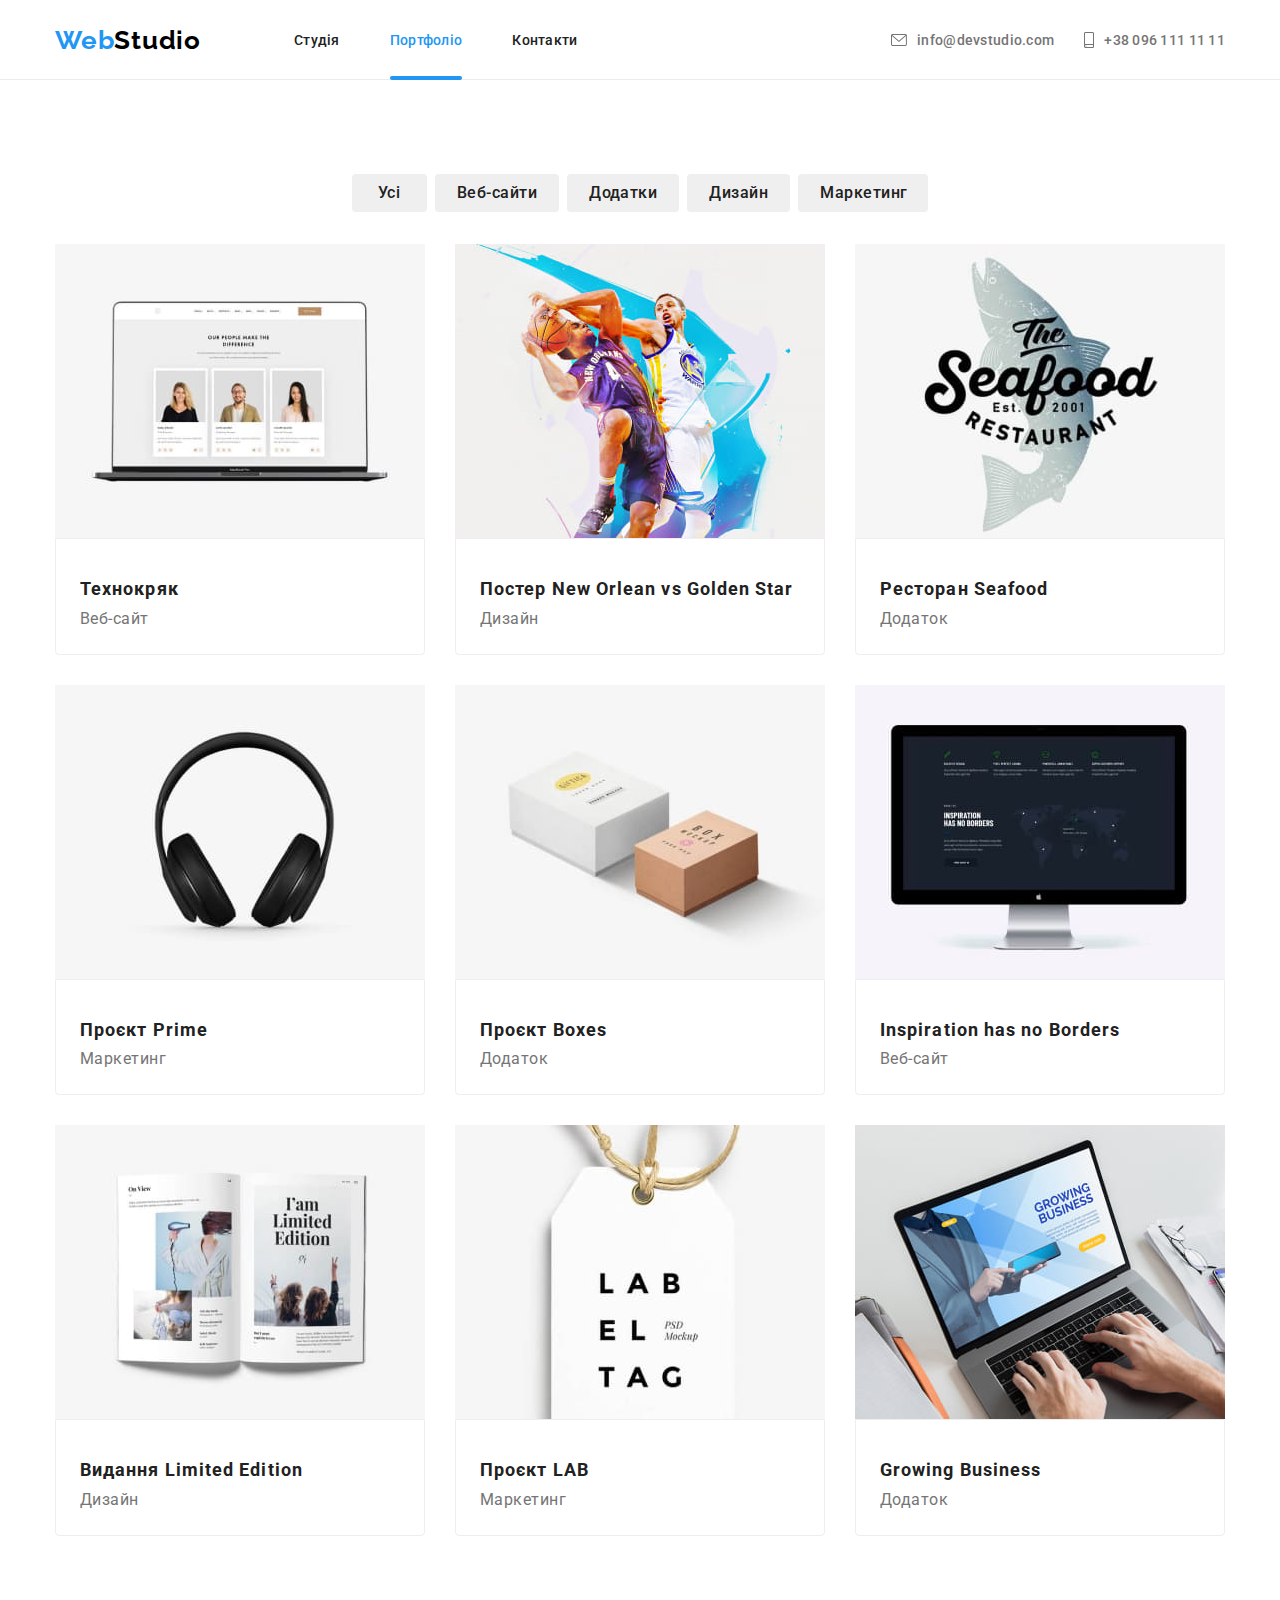
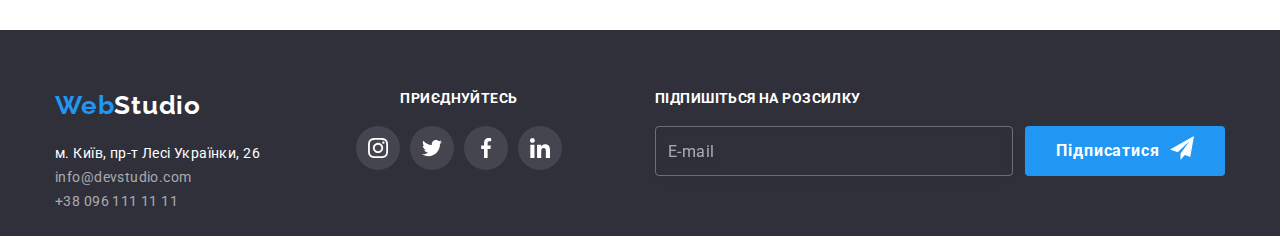
==== commit 1fb82455: "apdayt sass" ====
--- a/portfolio.html
+++ b/portfolio.html
@@ -230,12 +230,10 @@
        <footer class="footer">
         <div class="container">
             <div class="footer-container">
-            <div class="logo-container">
+              <div class="footer-wrapper">
+                <div class="footer-contactcs">
         <a class="footer-logo titel" href="index.html"><span class="accent">Web</span>Studio</a>
-        </div>
-        <div class="footer-wrapper">
         <address  class="footer-adress">
-           <div class="footer-contactcs">
             <ul class="footer-list list">
                 <li>
                     <a class="current-footer" href="https://www.google.com.ua/maps/place/бул.+Леси+Украинки,+26"
--- a/css/main.min.css
+++ b/css/main.min.css
@@ -1 +1 @@
-:root{--primary-text-color: #303030;--secondary-text-color: #fff;--tetriary-text-color: #555;--primary-title-color: rgba (157 , 164 , 189 , 0,6);--description-text: #9da4bd;--accent-color: #2196F3;--header-border-color: #F5F5F5}.previous title{font-family:"Roboto",sans-serif;font-weight:500;font-size:11px;line-height:1,4;color:var(--primary-text-color)}.name{font-family:"Roboto",sans-serif;font-weight:700;font-size:42px;line-height:1,2;letter-spacing:.05em;color:var(--primary-text-color)}.html{-webkit-box-sizing:border-box;box-sizing:border-box}*,*::before,*::after{-webkit-box-sizing:border-box;box-sizing:border-box}.container{max-width:1200px;margin-left:auto;margin-right:auto;padding-left:15px;padding-right:15px}.section{padding-top:94px;padding-bottom:94px}h1,h2,h3,h4,h5,h6,p,ul{margin:0}.ul{padding:0;margin:0;list-style:none}.list{list-style:none;margin:0;padding:0}.img{display:block;width:100%}.btn{font-family:"Roboto",sans-serif;font-weight:600;font-size:12px;line-height:1,3;letter-spacing:.9em;background:#2196f3;cursor:pointer;color:var(--primary-text-color);width:1200px;padding:15px;margin-left:auto;margin-right:auto}.header{border-bottom:1px solid #ececec;height:80px}.header-contacts{display:-webkit-box;display:-ms-flexbox;display:flex;-webkit-column-gap:30px;-moz-column-gap:30px;column-gap:30px;margin-left:auto;-webkit-box-align:center;-ms-flex-align:center;align-items:center;padding:0}.header-contact{font-family:"Roboto",sans-serif;font-style:normal;font-weight:500;font-size:14px;text-decoration:none;color:var(--secondary-text-color)}.navigation{display:-webkit-box;display:-ms-flexbox;display:flex;-webkit-box-align:center;-ms-flex-align:center;align-items:center;-webkit-column-gap:93px;-moz-column-gap:93px;column-gap:93px}.navigation_list{margin:0;display:-webkit-box;display:-ms-flexbox;display:flex;-webkit-box-align:center;-ms-flex-align:center;align-items:center;-webkit-column-gap:50px;-moz-column-gap:50px;column-gap:50px;width:286px}.navigation_item{font-family:"Roboto";font-style:normal;font-weight:500;font-size:14px;letter-spacing:.02em;text-decoration:none;color:#212121}.navigation_link{font-family:"Roboto",sans-serif;font-style:normal;font-weight:700;font-size:26px;line-height:31px;text-decoration:none;letter-spacing:.03em;color:var(--secondary-text-color)}.navigation_link-current{color:#212121;text-decoration:none}.navigation_link-current:hover,.navigation_link-current:focus{color:#2196f3;-webkit-transition:color 250ms cubic-bezier(0.4, 0, 0.2, 1);transition:color 250ms cubic-bezier(0.4, 0, 0.2, 1)}.navigation_link-current{display:block;padding:32px 0}.navigation_link-current.active{position:relative;color:#2196f3}.navigation_link-current.action{position:relative;color:#2196f3}.flex-container{display:-webkit-box;display:-ms-flexbox;display:flex;-webkit-box-align:center;-ms-flex-align:center;align-items:center}.icon-smartphone{width:10px;height:16px;fill:#757575;margin-right:10px}.icon-envelope{width:16px;height:12px;fill:#757575;margin-right:10px}.contakt-current{font-family:"Roboto";font-style:normal;font-weight:500;font-size:14px;line-height:16px;letter-spacing:.02em;color:#757575;text-decoration:none;padding:32px 0;display:-webkit-box;display:-ms-flexbox;display:flex;-webkit-box-align:center;-ms-flex-align:center;align-items:center}.contakt-current:hover,.contakt-current:focus{color:#2196f3;-webkit-transition:color 250ms cubic-bezier(0.4, 0, 0.2, 1);transition:color 250ms cubic-bezier(0.4, 0, 0.2, 1)}.contakt-current:hover svg,.contakt-current:focus svg{fill:#2196f3;-webkit-transition:fill 250ms cubic-bezier(0.4, 0, 0.2, 1);transition:fill 250ms cubic-bezier(0.4, 0, 0.2, 1)}.page::after{content:"";position:absolute;display:block;height:4px;width:100%;background-color:#2196f3;border-radius:2px;bottom:0}.klik::after{content:"";position:absolute;display:block;height:4px;width:100%;background-color:#2196f3;border-radius:2px;bottom:0}.navigation_logo{font-family:"Raleway",sans-serif;font-style:normal;font-weight:700;font-size:26px;line-height:31px;letter-spacing:.03em;color:#000;text-decoration:none;padding:24px 0}.accent{font-family:"Raleway",sans-serif;font-style:normal;font-weight:700;font-size:26px;line-height:31px;letter-spacing:.03em;color:#2196f3}.hero{background-color:#2f303a;max-width:1600px;padding:0;height:600px;margin:auto;background-image:-webkit-gradient(linear, left top, left bottom, from(rgba(47, 48, 58, 0.4)), to(rgba(47, 48, 58, 0.4))),url(../imeges/fon.png);background-image:linear-gradient(rgba(47, 48, 58, 0.4), rgba(47, 48, 58, 0.4)),url(../imeges/fon.png);background-repeat:no-repeat;background-position:center;background-size:cover}.hero .container{text-align:center;padding:200px 0px;margin-left:auto;margin-right:auto}.hero_title{font-family:"Roboto",sans-serif;font-style:normal;font-weight:900;font-size:44px;line-height:1.36;letter-spacing:.06em;color:#fff;max-width:696px;text-align:center;margin:auto;margin-bottom:30px}.hero_btn{font-family:"Roboto";font-style:normal;font-weight:700;font-size:16px;line-height:30px;letter-spacing:.06em;color:#fff;color:var(--primary-text-color);width:216px;height:50px;padding:10px 32px;display:-webkit-box;display:-ms-flexbox;display:flex;text-align:center;margin-top:30px;cursor:pointer}.hero_link-current{color:#fff;font-family:"Roboto";font-style:normal;font-weight:700;font-size:16px;line-height:30px;text-decoration:none;background-color:#2196f3;border:none;border-radius:4px;width:216px;height:50px;padding:10px 32px}.hero_link-current:hover,.hero_link-current:focus{color:#fff;-webkit-transition:color 250ms cubic-bezier(0.4, 0, 0.2, 1);transition:color 250ms cubic-bezier(0.4, 0, 0.2, 1);-webkit-transition:background-color 250ms cubic-bezier(0.4, 0, 0.2, 1);transition:background-color 250ms cubic-bezier(0.4, 0, 0.2, 1)}.port_list{display:-webkit-box;display:-ms-flexbox;display:flex;-webkit-box-pack:center;-ms-flex-pack:center;justify-content:center;-webkit-column-gap:8px;-moz-column-gap:8px;column-gap:8px;padding-top:94px}.port_list_btn{color:var(--primary-text-color);padding-bottom:94px}.port_link-current{color:#212121;font-family:"Roboto",sans-serif;font-style:normal;text-decoration:none;max-width:130px;min-width:75px;height:38px;border-radius:4px;border:none;cursor:pointer;padding:6px 22px}.port_link-current:hover,.port_link-current:focus{color:#fff;background-color:#2196f3;-webkit-transition:color 250ms cubic-bezier(0.4, 0, 0.2, 1);transition:color 250ms cubic-bezier(0.4, 0, 0.2, 1);-webkit-transition:background-color 250ms cubic-bezier(0.4, 0, 0.2, 1);transition:background-color 250ms cubic-bezier(0.4, 0, 0.2, 1)}.about{padding-top:93px;padding-left:0px;margin-left:auto;margin-right:auto;max-width:1600px}.about-item{padding-bottom:10px}.about-item .container{width:1170px;height:98px}.about-list{display:-webkit-box;display:-ms-flexbox;display:flex;-webkit-column-gap:30px;-moz-column-gap:30px;column-gap:30px;padding-bottom:94px}.about-title{padding-bottom:50px;text-align:center}.about-title{font-family:"Roboto",sans-serif;font-style:normal;font-weight:700;font-size:36px;line-height:42px;letter-spacing:.03em;color:var(--primary-text-color)}.about-description{font-family:"Roboto",sans-serif;font-style:normal;font-weight:400;font-size:14px;line-height:24px;letter-spacing:.03em;color:#757575}.about-item-title{font-family:"Roboto",sans-serif;font-style:normal;font-weight:500;font-size:14px;line-height:19px;letter-spacing:.03em;color:#212121}.about-item-item{position:relative}.conteiner-wrapper .container{width:270px;min-height:70px;max-height:98px}.icon-group{background-color:#f5f4fa;display:-webkit-box;display:-ms-flexbox;display:flex;-webkit-box-align:center;-ms-flex-align:center;align-items:center;-webkit-box-pack:center;-ms-flex-pack:center;justify-content:center;width:270px;height:120px;margin-bottom:30px;border-radius:4px}.desc-wrapper .container{width:1170px;height:386px;padding-bottom:94px}.text{font-family:"Roboto";font-style:normal;font-weight:700;font-size:14px;line-height:16px;text-align:center;letter-spacing:.03em;text-transform:uppercase;color:#fff;width:370px;height:70px;background:rgba(47,48,58,.8);display:-webkit-box;display:-ms-flexbox;display:flex;-webkit-box-align:center;-ms-flex-align:center;align-items:center;-webkit-box-pack:center;-ms-flex-pack:center;justify-content:center;position:absolute;bottom:0px}.comand{background-color:#f5f4fa;max-width:1600px;height:708px;padding:0;margin:auto}.comand-container{width:1170px;height:428px;padding-bottom:94px}.comand-title{padding-top:94px;padding-bottom:50px;text-align:center}.comand-title{font-family:"Roboto",sans-serif;font-style:normal;font-weight:700;font-size:36px;line-height:42px;letter-spacing:.03em;color:var(--primary-text-color)}.comand-list{display:-webkit-box;display:-ms-flexbox;display:flex;-webkit-column-gap:30px;-moz-column-gap:30px;column-gap:30px}.comand-item{width:270px;height:428px;border-radius:0px 0px 4px 4px;-webkit-box-shadow:0px 1px 3px rgba(0,0,0,.12),0px 1px 1px rgba(0,0,0,.14),0px 2px 1px rgba(0,0,0,.2);box-shadow:0px 1px 3px rgba(0,0,0,.12),0px 1px 1px rgba(0,0,0,.14),0px 2px 1px rgba(0,0,0,.2);background-color:#fff}.comand-item-title{padding-bottom:10px;font-family:"Roboto";font-style:normal;font-weight:500;font-size:16px;line-height:19px;text-align:center;letter-spacing:.03em;color:#212121}.comand-item-text{font-family:"Roboto",sans-serif;font-style:normal;font-weight:400;font-size:16px;line-height:19px;letter-spacing:.03em;color:#757575;padding-bottom:16px}.comand-social{display:-webkit-box;display:-ms-flexbox;display:flex;-webkit-box-align:center;-ms-flex-align:center;align-items:center;-webkit-box-pack:center;-ms-flex-pack:center;justify-content:center;-webkit-column-gap:10px;-moz-column-gap:10px;column-gap:10px}.comand-social-item{display:-webkit-box;display:-ms-flexbox;display:flex;-webkit-box-align:center;-ms-flex-align:center;align-items:center;-webkit-box-pack:center;-ms-flex-pack:center;justify-content:center;-webkit-column-gap:10px;-moz-column-gap:10px;column-gap:10px;width:44px;height:44px}.container-item{padding-top:30px;text-align:center}.svg-social{width:20px}.social-link{width:44px;height:44px;border-radius:50%;background:#fff;-webkit-box-align:center;-ms-flex-align:center;align-items:center;-webkit-box-pack:center;-ms-flex-pack:center;justify-content:center;display:-webkit-box;display:-ms-flexbox;display:flex;fill:#afb1b8}.social-link:hover,.social-link:focus{color:#fff;background-color:#2196f3;-webkit-transition:color 250ms cubic-bezier(0.4, 0, 0.2, 1);transition:color 250ms cubic-bezier(0.4, 0, 0.2, 1);-webkit-transition:background-color 250ms cubic-bezier(0.4, 0, 0.2, 1);transition:background-color 250ms cubic-bezier(0.4, 0, 0.2, 1)}.social-link:hover svg,.social-link:focus svg{fill:#fff;background-color:#2196f3;-webkit-transition:fill 250ms cubic-bezier(0.4, 0, 0.2, 1);transition:fill 250ms cubic-bezier(0.4, 0, 0.2, 1);-webkit-transition:background-color 250ms cubic-bezier(0.4, 0, 0.2, 1);transition:background-color 250ms cubic-bezier(0.4, 0, 0.2, 1)}.visually-hidden{font-family:"Roboto",sans-serif;font-style:normal;font-weight:700;font-size:18px;letter-spacing:.06em;color:#212121}.gallery-pre-title{font-family:"Roboto",sans-serif;font-style:normal;font-weight:400;font-size:16px;line-height:30px;letter-spacing:.03em;color:#757575}.gallery-item{width:370px}.imege{display:block}.gellery-thumb{position:relative;overflow:hidden}.gellery-overlay{content:"";position:absolute;display:-webkit-box;display:-ms-flexbox;display:flex;text-align:center;width:100%;height:100%;top:0;left:0;background:rgba(33,150,243,.9);padding:63px 24px;-webkit-transform:translateY(100%);transform:translateY(100%);-webkit-transition:-webkit-transform 250ms cubic-bezier(0.4, 0, 0.2, 1);transition:-webkit-transform 250ms cubic-bezier(0.4, 0, 0.2, 1);transition:transform 250ms cubic-bezier(0.4, 0, 0.2, 1);transition:transform 250ms cubic-bezier(0.4, 0, 0.2, 1), -webkit-transform 250ms cubic-bezier(0.4, 0, 0.2, 1)}.gellery-overley-text{font-family:"Roboto";font-style:normal;font-weight:400;font-size:18px;line-height:1.56;letter-spacing:.03em;color:#fff}.gallery-link{text-decoration:none;display:block}.gallery-link:focus,.gallery-link:hover{-webkit-box-shadow:0px 1px 3px rgba(0,0,0,.12),0px 1px 1px rgba(0,0,0,.14),0px 2px 1px rgba(0,0,0,.2);box-shadow:0px 1px 3px rgba(0,0,0,.12),0px 1px 1px rgba(0,0,0,.14),0px 2px 1px rgba(0,0,0,.2);-webkit-transition:-webkit-box-shadow 250ms cubic-bezier(0.4, 0, 0.2, 1);transition:-webkit-box-shadow 250ms cubic-bezier(0.4, 0, 0.2, 1);transition:box-shadow 250ms cubic-bezier(0.4, 0, 0.2, 1);transition:box-shadow 250ms cubic-bezier(0.4, 0, 0.2, 1), -webkit-box-shadow 250ms cubic-bezier(0.4, 0, 0.2, 1)}.gallery-link:focus .gellery-overlay,.gallery-link:hover .gellery-overlay{-webkit-transform:translateY(0);transform:translateY(0)}.galary-wrapper{padding:20px 24px;border-top:none;border-radius:0px 0px 4px 4px}.gallery-list{padding-top:32px;padding-bottom:94px;display:-webkit-box;display:-ms-flexbox;display:flex;-ms-flex-wrap:wrap;flex-wrap:wrap;gap:30px}.visually-hidden{padding-top:20px;padding-bottom:4px}.client{padding-bottom:94px;padding-top:94px;max-width:1600px;margin-left:auto;margin-right:auto}.client-container{width:1170px;height:184px}.client-titel{font-family:"Roboto";font-style:normal;font-weight:700;font-size:36px;line-height:42px;text-align:center;letter-spacing:.03em;color:#212121;padding-bottom:50px}.client-list{display:-webkit-box;display:-ms-flexbox;display:flex;gap:30px;padding-bottom:94px;fill:#757575}.client-item{width:170px;height:92px;border-radius:4px;border:1px solid #afb1b8;display:-webkit-box;display:-ms-flexbox;display:flex;-webkit-box-align:center;-ms-flex-align:center;align-items:center;-webkit-box-pack:center;-ms-flex-pack:center;justify-content:center}.icon-client{display:-webkit-box;display:-ms-flexbox;display:flex;-webkit-box-align:center;-ms-flex-align:center;align-items:center;-webkit-box-pack:center;-ms-flex-pack:center;justify-content:center;width:100%;height:100%}.icon-client:hover,.icon-client:focus{border:1px solid #2196f3;-webkit-transition:border 250ms cubic-bezier(0.4, 0, 0.2, 1);transition:border 250ms cubic-bezier(0.4, 0, 0.2, 1)}.icon-client:hover svg,.icon-client:focus svg{fill:#2196f3;-webkit-transition:fill 250ms cubic-bezier(0.4, 0, 0.2, 1);transition:fill 250ms cubic-bezier(0.4, 0, 0.2, 1)}.svg-client{width:106px;height:60px;fill:#afb1b8}.footer{background-color:#2f303a;margin:auto;padding:60px;max-width:1600px}.footer-list{margin-top:20px}.footer-contactcs{width:231px;height:81px}.footer-logo{font-family:"Raleway";font-style:normal;font-weight:700;font-size:26px;line-height:31px;letter-spacing:.03em;color:#fff;text-decoration:none}.footer-adress{font-family:"Roboto";font-style:normal;font-weight:400;font-size:14px;line-height:24px;letter-spacing:.03em;color:#fff}.footer-item{font-family:"Roboto",sans-serif;font-style:normal;font-weight:400;font-size:14px;line-height:24px;letter-spacing:.03em;color:#fff}.footer-wrapper{display:-webkit-box;display:-ms-flexbox;display:flex}.footer-social{font-family:"Roboto";font-style:normal;font-weight:700;font-size:14px;line-height:16px;letter-spacing:.03em;text-transform:uppercase;color:#fff;margin-bottom:20px}.footer-social{display:-webkit-box;display:-ms-flexbox;display:flex;-webkit-box-align:center;-ms-flex-align:center;align-items:center;-webkit-box-pack:center;-ms-flex-pack:center;justify-content:center;-webkit-column-gap:10px;-moz-column-gap:10px;column-gap:10px}.footer-form{display:-webkit-box;display:-ms-flexbox;display:flex;-webkit-column-gap:12px;-moz-column-gap:12px;column-gap:12px}.footer-form input{border:none;background:none;height:40px;border-radius:4px;padding-left:12px;cursor:pointer;outline:none;border:1px solid rgba(255,255,255,.3);-webkit-filter:drop-shadow(0px 4px 4px rgba(0, 0, 0, 0.15));filter:drop-shadow(0px 4px 4px rgba(0, 0, 0, 0.15));border-radius:4px;width:358px;height:50px}.footer-btn{font-family:"Roboto";font-style:normal;font-weight:700;font-size:16px;line-height:30px;background-color:#2196f3;letter-spacing:.06em;color:#fff;border-radius:4px;width:200px;height:50px;border:none;padding:10px 28px;text-align:center;display:-webkit-box;display:-ms-flexbox;display:flex;-webkit-box-pack:center;-ms-flex-pack:center;justify-content:center}.social-footer{width:206px;height:80px;margin-left:70px}.social-footer-item{display:-webkit-box;display:-ms-flexbox;display:flex;-webkit-box-align:center;-ms-flex-align:center;align-items:center;-webkit-box-pack:center;-ms-flex-pack:center;justify-content:center;-webkit-column-gap:10px;-moz-column-gap:10px;column-gap:10px;width:44px;height:44px}.logo-container{width:145px;height:31px;display:-webkit-box;display:-ms-flexbox;display:flex;-webkit-box-align:center;-ms-flex-align:center;align-items:center;-webkit-box-pack:center;-ms-flex-pack:center;justify-content:center}.current-footer{color:#fff;text-decoration:none;padding-top:9px}.current-footer-contact{font-family:"Roboto";font-style:normal;font-weight:400;font-size:14px;line-height:24px;letter-spacing:.03em;color:rgba(255,255,255,.6);text-decoration:none;padding-top:9px}.current-footer-contact:hover,.current-footer-contact:focus{color:#2196f3;-webkit-transition:color 250ms cubic-bezier(0.4, 0, 0.2, 1);transition:color 250ms cubic-bezier(0.4, 0, 0.2, 1)}.current-footer:hover,.current-footer:focus{color:#2196f3;-webkit-transition:color 250ms cubic-bezier(0.4, 0, 0.2, 1);transition:color 250ms cubic-bezier(0.4, 0, 0.2, 1)}.svg-social{width:20px}.footer-social-link{width:44px;height:44px;border-radius:50%;background:rgba(255,255,255,.1);-webkit-box-align:center;-ms-flex-align:center;align-items:center;-webkit-box-pack:center;-ms-flex-pack:center;justify-content:center;display:-webkit-box;display:-ms-flexbox;display:flex;fill:#fff}.footer-social-link:hover,.footer-social-link:focus{background-color:#2196f3;-webkit-transition:background-color 250ms cubic-bezier(0.4, 0, 0.2, 1);transition:background-color 250ms cubic-bezier(0.4, 0, 0.2, 1)}.booking{width:570px;height:86px;margin-left:auto}.booking-text{font-family:"Roboto";font-style:normal;font-weight:700;font-size:14px;line-height:16px;letter-spacing:.03em;text-transform:uppercase;color:#fff;margin-bottom:20px}.svg-booking{width:24px;height:24px;margin-left:10px}.text-mail input{font-family:"Roboto";font-style:normal;font-weight:400;font-size:16px;line-height:20px;color:rgba(255,255,255,.6)}.text-mail input :focus{font-family:"Roboto";font-style:normal;font-weight:400;font-size:16px;line-height:20px;display:-webkit-box;display:-ms-flexbox;display:flex;-webkit-box-align:center;-ms-flex-align:center;align-items:center;letter-spacing:.03em;color:rgba(255,255,255,.6);-webkit-transition:color 250ms cubic-bezier(0.4, 0, 0.2, 1);transition:color 250ms cubic-bezier(0.4, 0, 0.2, 1)}.text-mail ::-webkit-input-placeholder{font-family:"Roboto";font-style:normal;font-weight:400;font-size:16px;letter-spacing:.03em;color:rgba(255,255,255,.6)}.text-mail ::-moz-placeholder{font-family:"Roboto";font-style:normal;font-weight:400;font-size:16px;letter-spacing:.03em;color:rgba(255,255,255,.6)}.text-mail :-ms-input-placeholder{font-family:"Roboto";font-style:normal;font-weight:400;font-size:16px;letter-spacing:.03em;color:rgba(255,255,255,.6)}.text-mail ::-ms-input-placeholder{font-family:"Roboto";font-style:normal;font-weight:400;font-size:16px;letter-spacing:.03em;color:rgba(255,255,255,.6)}.text-mail ::placeholder{font-family:"Roboto";font-style:normal;font-weight:400;font-size:16px;letter-spacing:.03em;color:rgba(255,255,255,.6)}.backdrop{position:fixed;width:100%;height:100%;background:rgba(0,0,0,.5);top:0;left:0;-webkit-transition:opacity 250ms cubic-bezier(0.4, 0, 0.2, 1),visibility 250ms cubic-bezier(0.4, 0, 0.2, 1);transition:opacity 250ms cubic-bezier(0.4, 0, 0.2, 1),visibility 250ms cubic-bezier(0.4, 0, 0.2, 1)}.is-hidden{opacity:0;visibility:hidden;pointer-events:none}.modal{padding:40px;width:528px;height:581px;position:absolute;top:50%;left:50%;background:#fff;-webkit-transform:translate(-50%, -50%);transform:translate(-50%, -50%);-webkit-transition:-webkit-transform 250ms cubic-bezier(0.4, 0, 0.2, 1);transition:-webkit-transform 250ms cubic-bezier(0.4, 0, 0.2, 1);transition:transform 250ms cubic-bezier(0.4, 0, 0.2, 1);transition:transform 250ms cubic-bezier(0.4, 0, 0.2, 1), -webkit-transform 250ms cubic-bezier(0.4, 0, 0.2, 1)}.modal-titel{font-family:"Roboto";font-style:normal;text-align:center;font-weight:700;font-size:20px;line-height:23px;letter-spacing:.03em;color:#212121;margin-bottom:12px}.modal-btn{width:200px;height:50px;border:none;border-radius:4px;background-color:#2196f3;color:#fff;padding:10px 52px;-webkit-box-shadow:0px 4px 4px rgba(0,0,0,.15);box-shadow:0px 4px 4px rgba(0,0,0,.15);cursor:pointer;margin-top:30px;margin-left:116px;font-family:"Roboto";font-style:normal;font-weight:700;font-size:16px;line-height:30px;display:-webkit-box;display:-ms-flexbox;display:flex;-webkit-box-align:center;-ms-flex-align:center;align-items:center;text-align:center;letter-spacing:.06em}.close-button{position:absolute;right:10px;top:10px;background:#fff;border:1px solid rgba(0,0,0,.1);width:30px;height:30px;border-radius:50%;fill:#000;cursor:pointer;-webkit-box-align:center;-ms-flex-align:center;align-items:center;display:-webkit-box;display:-ms-flexbox;display:flex}.close-button :hover,.close-button :focus{fill:#2196f3;-webkit-transition:fill 250ms cubic-bezier(0.4, 0, 0.2, 1);transition:fill 250ms cubic-bezier(0.4, 0, 0.2, 1)}.form-element{display:-webkit-box;display:-ms-flexbox;display:flex;-webkit-box-orient:vertical;-webkit-box-direction:normal;-ms-flex-direction:column;flex-direction:column;margin-top:12px}.form-element label{margin-top:10px;margin-bottom:4px}.form-element input{border:none;height:40px;font-size:20px;border-radius:4px;border:1px solid rgba(33,33,33,.2);padding-left:42px;cursor:pointer;outline:none;width:100%}.form-element svg{position:absolute;top:50%;left:12px;-webkit-transform:translateY(-50%);transform:translateY(-50%)}.form-element :focus-within input{border:1px solid #2196f3;-webkit-transition:border 250ms cubic-bezier(0.4, 0, 0.2, 1);transition:border 250ms cubic-bezier(0.4, 0, 0.2, 1)}.form-element :focus-within input+svg{fill:#2196f3;-webkit-transition:fill 250ms cubic-bezier(0.4, 0, 0.2, 1);transition:fill 250ms cubic-bezier(0.4, 0, 0.2, 1)}.label{font-weight:400;font-size:20px;line-height:14px;letter-spacing:.01em;color:#757575}.input-wrapper{position:relative}.svg-form{width:18px;height:18px;fill:#212121}.coment{width:448px;height:120px;outline:none;resize:none;border:none;border:1px solid rgba(33,33,33,.2);border-radius:4px;padding:12px 16px;cursor:pointer}.coment ::-webkit-input-placeholder{font-family:"Roboto";font-style:normal;font-weight:400;font-size:12px;line-height:14px;letter-spacing:.01em;color:rgba(117,117,117,.5)}.coment ::-moz-placeholder{font-family:"Roboto";font-style:normal;font-weight:400;font-size:12px;line-height:14px;letter-spacing:.01em;color:rgba(117,117,117,.5)}.coment :-ms-input-placeholder{font-family:"Roboto";font-style:normal;font-weight:400;font-size:12px;line-height:14px;letter-spacing:.01em;color:rgba(117,117,117,.5)}.coment ::-ms-input-placeholder{font-family:"Roboto";font-style:normal;font-weight:400;font-size:12px;line-height:14px;letter-spacing:.01em;color:rgba(117,117,117,.5)}.coment ::placeholder{font-family:"Roboto";font-style:normal;font-weight:400;font-size:12px;line-height:14px;letter-spacing:.01em;color:rgba(117,117,117,.5)}.text-form{font-family:"Roboto";font-style:normal;font-weight:400;font-size:12px;line-height:14px;letter-spacing:.01em;color:#757575}.accent-modal{font-family:"Roboto";font-style:normal;font-weight:400;font-size:14px;line-height:24px;letter-spacing:.03em;-webkit-text-decoration-line:underline;text-decoration-line:underline;color:#2196f3}.checkbox{width:16px;height:15px;border:2px solid #212121;border-radius:3px;display:-webkit-box;display:-ms-flexbox;display:flex;-webkit-box-align:center;-ms-flex-align:center;align-items:center;margin-right:7px;-webkit-transition:border 250ms cubic-bezier(0.4, 0, 0.2, 1);transition:border 250ms cubic-bezier(0.4, 0, 0.2, 1)}.topic{display:-webkit-box;display:-ms-flexbox;display:flex;margin-top:20px;-webkit-box-align:center;-ms-flex-align:center;align-items:center;-webkit-box-pack:center;-ms-flex-pack:center;justify-content:center}.topic-text{font-family:"Roboto";font-style:normal;font-weight:400;font-size:14px;line-height:24px;letter-spacing:.03em;color:#757575}.topic input:checked+.checkbox{background-color:#2196f3;border:2px solid #2196f3;-webkit-transition:border 250ms cubic-bezier(0.4, 0, 0.2, 1);transition:border 250ms cubic-bezier(0.4, 0, 0.2, 1)}.accept{position:absolute;white-space:nowrap;width:1px;height:1px;overflow:hidden;border:0;padding:0;clip:rect(0 0 0 0);-webkit-clip-path:inset(50%);clip-path:inset(50%);margin:-1px}/*# sourceMappingURL=main.min.css.map */+:root{--primary-text-color: #303030;--secondary-text-color: #fff;--tetriary-text-color: #555;--primary-title-color: rgba (157 , 164 , 189 , 0,6);--description-text: #9da4bd;--accent-color: #2196F3;--header-border-color: #F5F5F5}.previous title{font-family:"Roboto",sans-serif;font-weight:500;font-size:11px;line-height:1,4;color:var(--primary-text-color)}.name{font-family:"Roboto",sans-serif;font-weight:700;font-size:42px;line-height:1,2;letter-spacing:.05em;color:var(--primary-text-color)}.html{-webkit-box-sizing:border-box;box-sizing:border-box}*,*::before,*::after{-webkit-box-sizing:border-box;box-sizing:border-box}.container{max-width:1200px;margin-left:auto;margin-right:auto;padding-left:15px;padding-right:15px}.section{padding-top:94px;padding-bottom:94px}h1,h2,h3,h4,h5,h6,p,ul{margin:0}.ul{padding:0;margin:0;list-style:none}.list{list-style:none;margin:0;padding:0}.img{display:block;width:100%}.btn{font-family:"Roboto",sans-serif;font-weight:600;font-size:12px;line-height:1,3;letter-spacing:.9em;background:#2196f3;cursor:pointer;color:var(--primary-text-color);width:1200px;padding:15px;margin-left:auto;margin-right:auto}.header{border-bottom:1px solid #ececec;height:80px}.header-contacts{display:-webkit-box;display:-ms-flexbox;display:flex;-webkit-column-gap:30px;-moz-column-gap:30px;column-gap:30px;margin-left:auto;-webkit-box-align:center;-ms-flex-align:center;align-items:center;padding:0}.header-contact{font-family:"Roboto",sans-serif;font-style:normal;font-weight:500;font-size:14px;text-decoration:none;color:var(--secondary-text-color)}.navigation{display:-webkit-box;display:-ms-flexbox;display:flex;-webkit-box-align:center;-ms-flex-align:center;align-items:center;-webkit-column-gap:93px;-moz-column-gap:93px;column-gap:93px}.navigation_list{margin:0;display:-webkit-box;display:-ms-flexbox;display:flex;-webkit-box-align:center;-ms-flex-align:center;align-items:center;-webkit-column-gap:50px;-moz-column-gap:50px;column-gap:50px;width:286px}.navigation_item{font-family:"Roboto";font-style:normal;font-weight:500;font-size:14px;letter-spacing:.02em;text-decoration:none;color:#212121}.navigation_link{font-family:"Roboto",sans-serif;font-style:normal;font-weight:700;font-size:26px;line-height:31px;text-decoration:none;letter-spacing:.03em;color:var(--secondary-text-color)}.navigation_link-current{color:#212121;text-decoration:none}.navigation_link-current:hover,.navigation_link-current:focus{color:#2196f3;-webkit-transition:color 250ms cubic-bezier(0.4, 0, 0.2, 1);transition:color 250ms cubic-bezier(0.4, 0, 0.2, 1)}.navigation_link-current{display:block;padding:32px 0}.navigation_link-current.active{position:relative;color:#2196f3}.navigation_link-current.action{position:relative;color:#2196f3}.flex-container{display:-webkit-box;display:-ms-flexbox;display:flex;-webkit-box-align:center;-ms-flex-align:center;align-items:center}.icon-smartphone{width:10px;height:16px;fill:#757575;margin-right:10px}.icon-envelope{width:16px;height:12px;fill:#757575;margin-right:10px}.contakt-current{font-family:"Roboto";font-style:normal;font-weight:500;font-size:14px;line-height:16px;letter-spacing:.02em;color:#757575;text-decoration:none;padding:32px 0;display:-webkit-box;display:-ms-flexbox;display:flex;-webkit-box-align:center;-ms-flex-align:center;align-items:center}.contakt-current:hover,.contakt-current:focus{color:#2196f3;-webkit-transition:color 250ms cubic-bezier(0.4, 0, 0.2, 1);transition:color 250ms cubic-bezier(0.4, 0, 0.2, 1)}.contakt-current:hover svg,.contakt-current:focus svg{fill:#2196f3;-webkit-transition:fill 250ms cubic-bezier(0.4, 0, 0.2, 1);transition:fill 250ms cubic-bezier(0.4, 0, 0.2, 1)}.page::after{content:"";position:absolute;display:block;height:4px;width:100%;background-color:#2196f3;border-radius:2px;bottom:0}.klik::after{content:"";position:absolute;display:block;height:4px;width:100%;background-color:#2196f3;border-radius:2px;bottom:0}.navigation_logo{font-family:"Raleway",sans-serif;font-style:normal;font-weight:700;font-size:26px;line-height:31px;letter-spacing:.03em;color:#000;text-decoration:none;padding:24px 0}.accent{font-family:"Raleway",sans-serif;font-style:normal;font-weight:700;font-size:26px;line-height:31px;letter-spacing:.03em;color:#2196f3}.hero{background-color:#2f303a;max-width:1600px;padding:0;height:600px;margin:auto;background-image:-webkit-gradient(linear, left top, left bottom, from(rgba(47, 48, 58, 0.4)), to(rgba(47, 48, 58, 0.4))),url(../imeges/fon.png);background-image:linear-gradient(rgba(47, 48, 58, 0.4), rgba(47, 48, 58, 0.4)),url(../imeges/fon.png);background-repeat:no-repeat;background-position:center;background-size:cover}.hero .container{text-align:center;padding:200px 0px;margin-left:auto;margin-right:auto}.hero_title{font-family:"Roboto",sans-serif;font-style:normal;font-weight:900;font-size:44px;line-height:1.36;letter-spacing:.06em;color:#fff;max-width:696px;text-align:center;margin:auto;margin-bottom:30px}.hero_btn{font-family:"Roboto";font-style:normal;font-weight:700;font-size:16px;line-height:30px;letter-spacing:.06em;color:#fff;color:var(--primary-text-color);width:216px;height:50px;padding:10px 32px;display:-webkit-box;display:-ms-flexbox;display:flex;text-align:center;margin-top:30px;cursor:pointer}.hero_link-current{color:#fff;font-family:"Roboto";font-style:normal;font-weight:700;font-size:16px;line-height:30px;text-decoration:none;background-color:#2196f3;border:none;border-radius:4px;width:216px;height:50px;padding:10px 32px}.hero_link-current:hover,.hero_link-current:focus{color:#fff;-webkit-transition:color 250ms cubic-bezier(0.4, 0, 0.2, 1);transition:color 250ms cubic-bezier(0.4, 0, 0.2, 1);-webkit-transition:background-color 250ms cubic-bezier(0.4, 0, 0.2, 1);transition:background-color 250ms cubic-bezier(0.4, 0, 0.2, 1)}.port_list{display:-webkit-box;display:-ms-flexbox;display:flex;-webkit-box-pack:center;-ms-flex-pack:center;justify-content:center;-webkit-column-gap:8px;-moz-column-gap:8px;column-gap:8px;padding-top:94px}.port_list_btn{color:var(--primary-text-color);padding-bottom:94px}.port_link-current{font-family:"Roboto";font-style:normal;font-weight:500;font-size:16px;line-height:26px;text-align:center;letter-spacing:.03em;color:#212121;text-decoration:none;max-width:130px;min-width:75px;height:38px;border-radius:4px;border:none;cursor:pointer;padding:6px 22px}.port_link-current:hover,.port_link-current:focus{color:#fff;background-color:#2196f3;-webkit-transition:color 250ms cubic-bezier(0.4, 0, 0.2, 1);transition:color 250ms cubic-bezier(0.4, 0, 0.2, 1);-webkit-transition:background-color 250ms cubic-bezier(0.4, 0, 0.2, 1);transition:background-color 250ms cubic-bezier(0.4, 0, 0.2, 1)}.about{padding-top:93px;padding-left:0px;margin-left:auto;margin-right:auto;max-width:1600px}.about-item{padding-bottom:10px}.about-item .container{width:1170px;height:98px}.about-list{display:-webkit-box;display:-ms-flexbox;display:flex;-webkit-column-gap:30px;-moz-column-gap:30px;column-gap:30px;padding-bottom:94px}.about-title{padding-bottom:50px;text-align:center}.about-title{font-family:"Roboto",sans-serif;font-style:normal;font-weight:700;font-size:36px;line-height:42px;letter-spacing:.03em;color:var(--primary-text-color)}.about-description{font-family:"Roboto",sans-serif;font-style:normal;font-weight:400;font-size:14px;line-height:24px;letter-spacing:.03em;color:#757575}.about-item-title{font-family:"Roboto",sans-serif;font-style:normal;font-weight:500;font-size:14px;line-height:19px;letter-spacing:.03em;color:#212121}.about-item-item{position:relative}.conteiner-wrapper .container{width:270px;min-height:70px;max-height:98px}.icon-group{background-color:#f5f4fa;display:-webkit-box;display:-ms-flexbox;display:flex;-webkit-box-align:center;-ms-flex-align:center;align-items:center;-webkit-box-pack:center;-ms-flex-pack:center;justify-content:center;width:270px;height:120px;margin-bottom:30px;border-radius:4px}.desc-wrapper .container{width:1170px;height:386px;padding-bottom:94px}.text{font-family:"Roboto";font-style:normal;font-weight:700;font-size:14px;line-height:16px;text-align:center;letter-spacing:.03em;text-transform:uppercase;color:#fff;width:370px;height:70px;background:rgba(47,48,58,.8);display:-webkit-box;display:-ms-flexbox;display:flex;-webkit-box-align:center;-ms-flex-align:center;align-items:center;-webkit-box-pack:center;-ms-flex-pack:center;justify-content:center;position:absolute;bottom:0px}.comand{background-color:#f5f4fa;max-width:1600px;height:708px;padding:0;margin:auto}.comand-container{width:1170px;height:428px;padding-bottom:94px}.comand-title{padding-top:94px;padding-bottom:50px;text-align:center}.comand-title{font-family:"Roboto",sans-serif;font-style:normal;font-weight:700;font-size:36px;line-height:42px;letter-spacing:.03em;color:var(--primary-text-color)}.comand-list{display:-webkit-box;display:-ms-flexbox;display:flex;-webkit-column-gap:30px;-moz-column-gap:30px;column-gap:30px}.comand-item{width:270px;height:428px;border-radius:0px 0px 4px 4px;-webkit-box-shadow:0px 1px 3px rgba(0,0,0,.12),0px 1px 1px rgba(0,0,0,.14),0px 2px 1px rgba(0,0,0,.2);box-shadow:0px 1px 3px rgba(0,0,0,.12),0px 1px 1px rgba(0,0,0,.14),0px 2px 1px rgba(0,0,0,.2);background-color:#fff}.comand-item-title{padding-bottom:10px;font-family:"Roboto";font-style:normal;font-weight:500;font-size:16px;line-height:19px;text-align:center;letter-spacing:.03em;color:#212121}.comand-item-text{font-family:"Roboto",sans-serif;font-style:normal;font-weight:400;font-size:16px;line-height:19px;letter-spacing:.03em;color:#757575;padding-bottom:16px}.comand-social{display:-webkit-box;display:-ms-flexbox;display:flex;-webkit-box-align:center;-ms-flex-align:center;align-items:center;-webkit-box-pack:center;-ms-flex-pack:center;justify-content:center;-webkit-column-gap:10px;-moz-column-gap:10px;column-gap:10px}.comand-social-item{display:-webkit-box;display:-ms-flexbox;display:flex;-webkit-box-align:center;-ms-flex-align:center;align-items:center;-webkit-box-pack:center;-ms-flex-pack:center;justify-content:center;-webkit-column-gap:10px;-moz-column-gap:10px;column-gap:10px;width:44px;height:44px}.container-item{padding-top:30px;text-align:center}.svg-social{width:20px}.social-link{width:44px;height:44px;border-radius:50%;background:#fff;-webkit-box-align:center;-ms-flex-align:center;align-items:center;-webkit-box-pack:center;-ms-flex-pack:center;justify-content:center;display:-webkit-box;display:-ms-flexbox;display:flex;fill:#afb1b8}.social-link:hover,.social-link:focus{color:#fff;background-color:#2196f3;-webkit-transition:color 250ms cubic-bezier(0.4, 0, 0.2, 1);transition:color 250ms cubic-bezier(0.4, 0, 0.2, 1);-webkit-transition:background-color 250ms cubic-bezier(0.4, 0, 0.2, 1);transition:background-color 250ms cubic-bezier(0.4, 0, 0.2, 1)}.social-link:hover svg,.social-link:focus svg{fill:#fff;background-color:#2196f3;-webkit-transition:fill 250ms cubic-bezier(0.4, 0, 0.2, 1);transition:fill 250ms cubic-bezier(0.4, 0, 0.2, 1);-webkit-transition:background-color 250ms cubic-bezier(0.4, 0, 0.2, 1);transition:background-color 250ms cubic-bezier(0.4, 0, 0.2, 1)}.visually-hidden{font-family:"Roboto",sans-serif;font-style:normal;font-weight:700;font-size:18px;letter-spacing:.06em;color:#212121}.gallery-pre-title{font-family:"Roboto",sans-serif;font-style:normal;font-weight:400;font-size:16px;line-height:30px;letter-spacing:.03em;color:#757575}.gallery-item{width:370px}.imege{display:block}.gellery-thumb{position:relative;overflow:hidden}.gellery-overlay{content:"";position:absolute;display:-webkit-box;display:-ms-flexbox;display:flex;text-align:center;width:100%;height:100%;top:0;left:0;background:rgba(33,150,243,.9);padding:63px 24px;-webkit-transform:translateY(100%);transform:translateY(100%);-webkit-transition:-webkit-transform 250ms cubic-bezier(0.4, 0, 0.2, 1);transition:-webkit-transform 250ms cubic-bezier(0.4, 0, 0.2, 1);transition:transform 250ms cubic-bezier(0.4, 0, 0.2, 1);transition:transform 250ms cubic-bezier(0.4, 0, 0.2, 1), -webkit-transform 250ms cubic-bezier(0.4, 0, 0.2, 1)}.gellery-overley-text{font-family:"Roboto";font-style:normal;font-weight:400;font-size:18px;line-height:1.56;letter-spacing:.03em;color:#fff}.gallery-link{text-decoration:none;display:block}.gallery-link:focus,.gallery-link:hover{-webkit-box-shadow:0px 1px 3px rgba(0,0,0,.12),0px 1px 1px rgba(0,0,0,.14),0px 2px 1px rgba(0,0,0,.2);box-shadow:0px 1px 3px rgba(0,0,0,.12),0px 1px 1px rgba(0,0,0,.14),0px 2px 1px rgba(0,0,0,.2);-webkit-transition:-webkit-box-shadow 250ms cubic-bezier(0.4, 0, 0.2, 1);transition:-webkit-box-shadow 250ms cubic-bezier(0.4, 0, 0.2, 1);transition:box-shadow 250ms cubic-bezier(0.4, 0, 0.2, 1);transition:box-shadow 250ms cubic-bezier(0.4, 0, 0.2, 1), -webkit-box-shadow 250ms cubic-bezier(0.4, 0, 0.2, 1)}.gallery-link:focus .gellery-overlay,.gallery-link:hover .gellery-overlay{-webkit-transform:translateY(0);transform:translateY(0)}.galary-wrapper{padding:20px 24px;border-top:none;border-radius:0px 0px 4px 4px;border:1px solid #eee}.gallery-list{padding-top:32px;padding-bottom:94px;display:-webkit-box;display:-ms-flexbox;display:flex;-ms-flex-wrap:wrap;flex-wrap:wrap;gap:30px}.visually-hidden{padding-top:20px;padding-bottom:4px}.client{padding-bottom:94px;padding-top:94px;max-width:1600px;margin-left:auto;margin-right:auto}.client-container{width:1170px;height:184px}.client-titel{font-family:"Roboto";font-style:normal;font-weight:700;font-size:36px;line-height:42px;text-align:center;letter-spacing:.03em;color:#212121;padding-bottom:50px}.client-list{display:-webkit-box;display:-ms-flexbox;display:flex;gap:30px;padding-bottom:94px;fill:#757575}.client-item{width:170px;height:92px;border-radius:4px;border:1px solid #afb1b8;display:-webkit-box;display:-ms-flexbox;display:flex;-webkit-box-align:center;-ms-flex-align:center;align-items:center;-webkit-box-pack:center;-ms-flex-pack:center;justify-content:center}.icon-client{display:-webkit-box;display:-ms-flexbox;display:flex;-webkit-box-align:center;-ms-flex-align:center;align-items:center;-webkit-box-pack:center;-ms-flex-pack:center;justify-content:center;width:100%;height:100%}.icon-client:hover,.icon-client:focus{border:1px solid #2196f3;-webkit-transition:border 250ms cubic-bezier(0.4, 0, 0.2, 1);transition:border 250ms cubic-bezier(0.4, 0, 0.2, 1)}.icon-client:hover svg,.icon-client:focus svg{fill:#2196f3;-webkit-transition:fill 250ms cubic-bezier(0.4, 0, 0.2, 1);transition:fill 250ms cubic-bezier(0.4, 0, 0.2, 1)}.svg-client{width:106px;height:60px;fill:#afb1b8}.footer{background-color:#2f303a;margin:auto;padding:60px 0}.footer-list{margin-top:20px}.footer-contactcs{width:231px;height:81px}.footer-logo{font-family:"Raleway";font-style:normal;font-weight:700;font-size:26px;line-height:31px;letter-spacing:.03em;color:#fff;text-decoration:none}.footer-adress{font-family:"Roboto";font-style:normal;font-weight:400;font-size:14px;line-height:24px;letter-spacing:.03em;color:#fff}.footer-item{font-family:"Roboto",sans-serif;font-style:normal;font-weight:400;font-size:14px;line-height:24px;letter-spacing:.03em;color:#fff}.footer-wrapper{display:-webkit-box;display:-ms-flexbox;display:flex;-webkit-box-pack:center;-ms-flex-pack:center;justify-content:center}.footer-social{font-family:"Roboto";font-style:normal;font-weight:700;font-size:14px;line-height:16px;letter-spacing:.03em;text-transform:uppercase;color:#fff;margin-bottom:20px}.footer-social{display:-webkit-box;display:-ms-flexbox;display:flex;-webkit-box-align:center;-ms-flex-align:center;align-items:center;-webkit-box-pack:center;-ms-flex-pack:center;justify-content:center;-webkit-column-gap:10px;-moz-column-gap:10px;column-gap:10px}.footer-form{display:-webkit-box;display:-ms-flexbox;display:flex;-webkit-column-gap:12px;-moz-column-gap:12px;column-gap:12px}.footer-form input{border:none;background:none;height:40px;border-radius:4px;padding-left:12px;cursor:pointer;outline:none;border:1px solid rgba(255,255,255,.3);-webkit-filter:drop-shadow(0px 4px 4px rgba(0, 0, 0, 0.15));filter:drop-shadow(0px 4px 4px rgba(0, 0, 0, 0.15));border-radius:4px;width:358px;height:50px}.footer-btn{font-family:"Roboto";font-style:normal;font-weight:700;font-size:16px;line-height:30px;background-color:#2196f3;letter-spacing:.06em;color:#fff;border-radius:4px;width:200px;height:50px;border:none;padding:10px 28px;text-align:center;display:-webkit-box;display:-ms-flexbox;display:flex;-webkit-box-pack:center;-ms-flex-pack:center;justify-content:center}.social-footer{width:206px;height:80px;margin-left:70px}.social-footer-item{display:-webkit-box;display:-ms-flexbox;display:flex;-webkit-box-align:center;-ms-flex-align:center;align-items:center;-webkit-box-pack:center;-ms-flex-pack:center;justify-content:center;-webkit-column-gap:10px;-moz-column-gap:10px;column-gap:10px;width:44px;height:44px}.current-footer{color:#fff;text-decoration:none;padding-top:9px}.current-footer-contact{font-family:"Roboto";font-style:normal;font-weight:400;font-size:14px;line-height:24px;letter-spacing:.03em;color:rgba(255,255,255,.6);text-decoration:none;padding-top:9px}.current-footer-contact:hover,.current-footer-contact:focus{color:#2196f3;-webkit-transition:color 250ms cubic-bezier(0.4, 0, 0.2, 1);transition:color 250ms cubic-bezier(0.4, 0, 0.2, 1)}.current-footer:hover,.current-footer:focus{color:#2196f3;-webkit-transition:color 250ms cubic-bezier(0.4, 0, 0.2, 1);transition:color 250ms cubic-bezier(0.4, 0, 0.2, 1)}.svg-social{width:20px}.footer-social-link{width:44px;height:44px;border-radius:50%;background:rgba(255,255,255,.1);-webkit-box-align:center;-ms-flex-align:center;align-items:center;-webkit-box-pack:center;-ms-flex-pack:center;justify-content:center;display:-webkit-box;display:-ms-flexbox;display:flex;fill:#fff}.footer-social-link:hover,.footer-social-link:focus{background-color:#2196f3;-webkit-transition:background-color 250ms cubic-bezier(0.4, 0, 0.2, 1);transition:background-color 250ms cubic-bezier(0.4, 0, 0.2, 1)}.booking{width:570px;height:86px;margin-left:auto}.booking-text{font-family:"Roboto";font-style:normal;font-weight:700;font-size:14px;line-height:16px;letter-spacing:.03em;text-transform:uppercase;color:#fff;margin-bottom:20px}.svg-booking{width:24px;height:24px;margin-left:10px}.text-mail input{font-family:"Roboto";font-style:normal;font-weight:400;font-size:16px;line-height:20px;color:rgba(255,255,255,.6)}.text-mail input :focus{font-family:"Roboto";font-style:normal;font-weight:400;font-size:16px;line-height:20px;display:-webkit-box;display:-ms-flexbox;display:flex;-webkit-box-align:center;-ms-flex-align:center;align-items:center;letter-spacing:.03em;color:rgba(255,255,255,.6);-webkit-transition:color 250ms cubic-bezier(0.4, 0, 0.2, 1);transition:color 250ms cubic-bezier(0.4, 0, 0.2, 1)}.text-mail ::-webkit-input-placeholder{font-family:"Roboto";font-style:normal;font-weight:400;font-size:16px;letter-spacing:.03em;color:rgba(255,255,255,.6)}.text-mail ::-moz-placeholder{font-family:"Roboto";font-style:normal;font-weight:400;font-size:16px;letter-spacing:.03em;color:rgba(255,255,255,.6)}.text-mail :-ms-input-placeholder{font-family:"Roboto";font-style:normal;font-weight:400;font-size:16px;letter-spacing:.03em;color:rgba(255,255,255,.6)}.text-mail ::-ms-input-placeholder{font-family:"Roboto";font-style:normal;font-weight:400;font-size:16px;letter-spacing:.03em;color:rgba(255,255,255,.6)}.text-mail ::placeholder{font-family:"Roboto";font-style:normal;font-weight:400;font-size:16px;letter-spacing:.03em;color:rgba(255,255,255,.6)}.backdrop{position:fixed;width:100%;height:100%;background:rgba(0,0,0,.5);top:0;left:0;-webkit-transition:opacity 250ms cubic-bezier(0.4, 0, 0.2, 1),visibility 250ms cubic-bezier(0.4, 0, 0.2, 1);transition:opacity 250ms cubic-bezier(0.4, 0, 0.2, 1),visibility 250ms cubic-bezier(0.4, 0, 0.2, 1)}.is-hidden{opacity:0;visibility:hidden;pointer-events:none}.modal{padding:40px;width:528px;height:581px;position:absolute;top:50%;left:50%;background:#fff;-webkit-transform:translate(-50%, -50%);transform:translate(-50%, -50%);-webkit-transition:-webkit-transform 250ms cubic-bezier(0.4, 0, 0.2, 1);transition:-webkit-transform 250ms cubic-bezier(0.4, 0, 0.2, 1);transition:transform 250ms cubic-bezier(0.4, 0, 0.2, 1);transition:transform 250ms cubic-bezier(0.4, 0, 0.2, 1), -webkit-transform 250ms cubic-bezier(0.4, 0, 0.2, 1)}.modal-titel{font-family:"Roboto";font-style:normal;text-align:center;font-weight:700;font-size:20px;line-height:23px;letter-spacing:.03em;color:#212121;margin-bottom:12px}.modal-btn{width:200px;height:50px;border:none;border-radius:4px;background-color:#2196f3;color:#fff;padding:10px 52px;-webkit-box-shadow:0px 4px 4px rgba(0,0,0,.15);box-shadow:0px 4px 4px rgba(0,0,0,.15);cursor:pointer;margin-top:30px;margin-left:116px;font-family:"Roboto";font-style:normal;font-weight:700;font-size:16px;line-height:30px;display:-webkit-box;display:-ms-flexbox;display:flex;-webkit-box-align:center;-ms-flex-align:center;align-items:center;text-align:center;letter-spacing:.06em}.close-button{position:absolute;right:10px;top:10px;background:#fff;border:1px solid rgba(0,0,0,.1);width:30px;height:30px;border-radius:50%;fill:#000;cursor:pointer;-webkit-box-align:center;-ms-flex-align:center;align-items:center;display:-webkit-box;display:-ms-flexbox;display:flex}.close-button :hover,.close-button :focus{fill:#2196f3;-webkit-transition:fill 250ms cubic-bezier(0.4, 0, 0.2, 1);transition:fill 250ms cubic-bezier(0.4, 0, 0.2, 1)}.form-element{display:-webkit-box;display:-ms-flexbox;display:flex;-webkit-box-orient:vertical;-webkit-box-direction:normal;-ms-flex-direction:column;flex-direction:column;margin-top:12px}.form-element label{margin-top:10px;margin-bottom:4px}.form-element input{border:none;height:40px;font-size:20px;border-radius:4px;border:1px solid rgba(33,33,33,.2);padding-left:42px;cursor:pointer;outline:none;width:100%}.form-element svg{position:absolute;top:50%;left:12px;-webkit-transform:translateY(-50%);transform:translateY(-50%)}.form-element :focus-within input{border:1px solid #2196f3;-webkit-transition:border 250ms cubic-bezier(0.4, 0, 0.2, 1);transition:border 250ms cubic-bezier(0.4, 0, 0.2, 1)}.form-element :focus-within input+svg{fill:#2196f3;-webkit-transition:fill 250ms cubic-bezier(0.4, 0, 0.2, 1);transition:fill 250ms cubic-bezier(0.4, 0, 0.2, 1)}.label{font-weight:400;font-size:20px;line-height:14px;letter-spacing:.01em;color:#757575}.input-wrapper{position:relative}.svg-form{width:18px;height:18px;fill:#212121}.coment{width:448px;height:120px;outline:none;resize:none;border:none;border:1px solid rgba(33,33,33,.2);border-radius:4px;padding:12px 16px;cursor:pointer}.coment ::-webkit-input-placeholder{font-family:"Roboto";font-style:normal;font-weight:400;font-size:12px;line-height:14px;letter-spacing:.01em;color:rgba(117,117,117,.5)}.coment ::-moz-placeholder{font-family:"Roboto";font-style:normal;font-weight:400;font-size:12px;line-height:14px;letter-spacing:.01em;color:rgba(117,117,117,.5)}.coment :-ms-input-placeholder{font-family:"Roboto";font-style:normal;font-weight:400;font-size:12px;line-height:14px;letter-spacing:.01em;color:rgba(117,117,117,.5)}.coment ::-ms-input-placeholder{font-family:"Roboto";font-style:normal;font-weight:400;font-size:12px;line-height:14px;letter-spacing:.01em;color:rgba(117,117,117,.5)}.coment ::placeholder{font-family:"Roboto";font-style:normal;font-weight:400;font-size:12px;line-height:14px;letter-spacing:.01em;color:rgba(117,117,117,.5)}.text-form{font-family:"Roboto";font-style:normal;font-weight:400;font-size:12px;line-height:14px;letter-spacing:.01em;color:#757575}.accent-modal{font-family:"Roboto";font-style:normal;font-weight:400;font-size:14px;line-height:24px;letter-spacing:.03em;-webkit-text-decoration-line:underline;text-decoration-line:underline;color:#2196f3}.checkbox{width:16px;height:15px;border:2px solid #212121;border-radius:3px;display:-webkit-box;display:-ms-flexbox;display:flex;-webkit-box-align:center;-ms-flex-align:center;align-items:center;margin-right:7px;-webkit-transition:border 250ms cubic-bezier(0.4, 0, 0.2, 1);transition:border 250ms cubic-bezier(0.4, 0, 0.2, 1)}.topic{display:-webkit-box;display:-ms-flexbox;display:flex;margin-top:20px;-webkit-box-align:center;-ms-flex-align:center;align-items:center;-webkit-box-pack:center;-ms-flex-pack:center;justify-content:center}.topic-text{font-family:"Roboto";font-style:normal;font-weight:400;font-size:14px;line-height:24px;letter-spacing:.03em;color:#757575}.topic input:checked+.checkbox{background-color:#2196f3;border:2px solid #2196f3;-webkit-transition:border 250ms cubic-bezier(0.4, 0, 0.2, 1);transition:border 250ms cubic-bezier(0.4, 0, 0.2, 1)}.accept{position:absolute;white-space:nowrap;width:1px;height:1px;overflow:hidden;border:0;padding:0;clip:rect(0 0 0 0);-webkit-clip-path:inset(50%);clip-path:inset(50%);margin:-1px}/*# sourceMappingURL=main.min.css.map */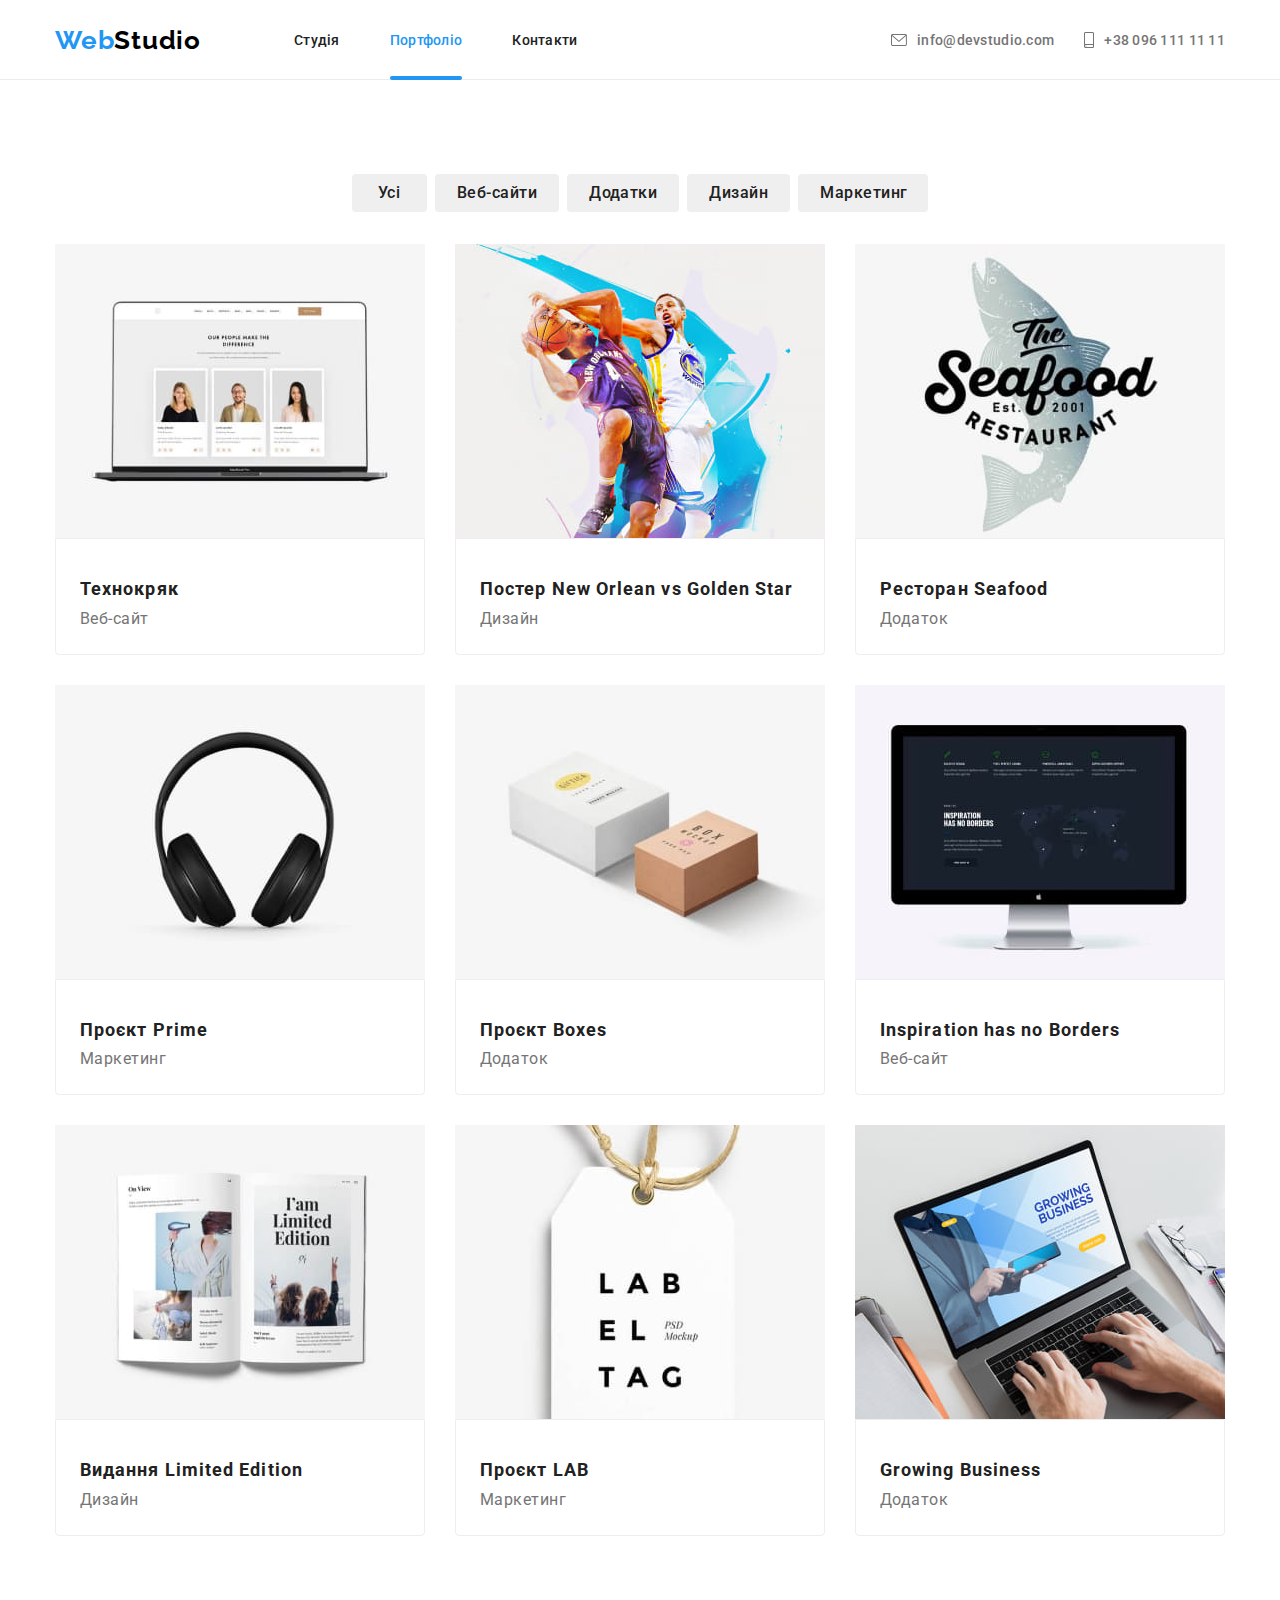
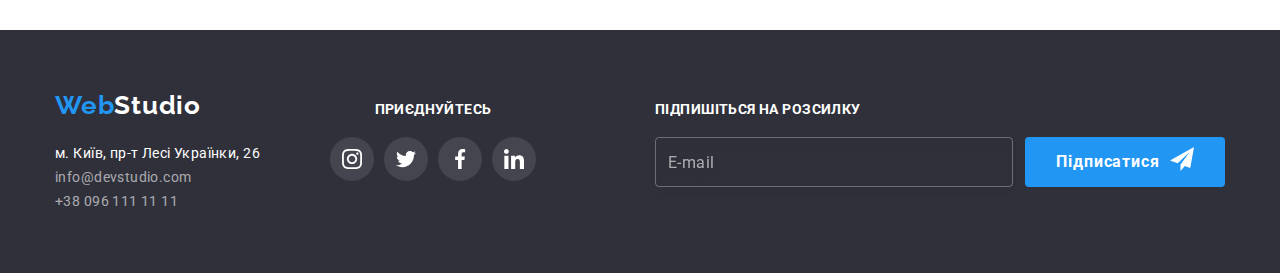
==== commit f82e34d1: "BEM" ====
--- a/portfolio.html
+++ b/portfolio.html
@@ -17,11 +17,11 @@
   <header class="header">
     <div class="container flex-container">
     <nav class="navigation">
-        <a class="navigation_logo titel" href="index.html"><span class="accent">Web</span>Studio</a>
-        <ul class="navigation_list list flex-container">
-            <li class="navigation_item"><a class="navigation_link-current" href="index.html" class="navigation_link link">Студія</a></li>
-            <li class="navigation_item"><a class="navigation_link-current klik action" href="portfolio.html" class="navigation_link link">Портфоліо</a></li>
-            <li class="navigation_item"><a class="navigation_link-current" href="" class="navigation_link link">Контакти</a></li>
+        <a class="navigation__logo titel" href="index.html"><span class="accent">Web</span>Studio</a>
+        <ul class="navigation__list list flex-container">
+            <li class="navigation__item"><a class="navigation__link-current" href="index.html" class="navigation__link link">Студія</a></li>
+            <li class="navigation__item"><a class="navigation__link-current klik action" href="portfolio.html" class="navigation__link link">Портфоліо</a></li>
+            <li class="navigation__item"><a class="navigation__link-current" href="" class="navigation__link link">Контакти</a></li>
         </ul>
     </nav>
       <ul class="header-contacts">
@@ -45,18 +45,18 @@
         <!--Розділ героїв-->
         <section>
             <div class="container">
-           <ul class="port_list list">
+           <ul class="port__list list">
+            <li class="port__item">
+                <button class="port__link-current" type="button" class="port_btn btn">Усі</button>
+            </li>
             <li class="port_item">
-                <button class="port_link-current" type="button" class="port_btn btn">Усі</button>
-            </li>
+                <button class="port__link-current" type="button" class="port_btn btn">Веб-сайти</button></li>
             <li class="port_item">
-                <button class="port_link-current" type="button" class="port_btn btn">Веб-сайти</button></li>
+                <button class="port__link-current" type="button" class="port_btn btn">Додатки</button></li>
             <li class="port_item">
-                <button class="port_link-current" type="button" class="port_btn btn">Додатки</button></li>
+                <button class="port__link-current" type="button" class="port_btn btn">Дизайн</button></li>
             <li class="port_item">
-                <button class="port_link-current" type="button" class="port_btn btn">Дизайн</button></li>
-            <li class="port_item">
-                <button class="port_link-current" type="button" class="port_btn btn">Маркетинг</button></li>
+                <button class="port__link-current" type="button" class="port_btn btn">Маркетинг</button></li>
            </ul>
            </div>
          <div class="container">
--- a/css/main.min.css
+++ b/css/main.min.css
@@ -1 +1 @@
-:root{--primary-text-color: #303030;--secondary-text-color: #fff;--tetriary-text-color: #555;--primary-title-color: rgba (157 , 164 , 189 , 0,6);--description-text: #9da4bd;--accent-color: #2196F3;--header-border-color: #F5F5F5}.previous title{font-family:"Roboto",sans-serif;font-weight:500;font-size:11px;line-height:1,4;color:var(--primary-text-color)}.name{font-family:"Roboto",sans-serif;font-weight:700;font-size:42px;line-height:1,2;letter-spacing:.05em;color:var(--primary-text-color)}.html{-webkit-box-sizing:border-box;box-sizing:border-box}*,*::before,*::after{-webkit-box-sizing:border-box;box-sizing:border-box}.container{max-width:1200px;margin-left:auto;margin-right:auto;padding-left:15px;padding-right:15px}.section{padding-top:94px;padding-bottom:94px}h1,h2,h3,h4,h5,h6,p,ul{margin:0}.ul{padding:0;margin:0;list-style:none}.list{list-style:none;margin:0;padding:0}.img{display:block;width:100%}.btn{font-family:"Roboto",sans-serif;font-weight:600;font-size:12px;line-height:1,3;letter-spacing:.9em;background:#2196f3;cursor:pointer;color:var(--primary-text-color);width:1200px;padding:15px;margin-left:auto;margin-right:auto}.header{border-bottom:1px solid #ececec;height:80px}.header-contacts{display:-webkit-box;display:-ms-flexbox;display:flex;-webkit-column-gap:30px;-moz-column-gap:30px;column-gap:30px;margin-left:auto;-webkit-box-align:center;-ms-flex-align:center;align-items:center;padding:0}.header-contact{font-family:"Roboto",sans-serif;font-style:normal;font-weight:500;font-size:14px;text-decoration:none;color:var(--secondary-text-color)}.navigation{display:-webkit-box;display:-ms-flexbox;display:flex;-webkit-box-align:center;-ms-flex-align:center;align-items:center;-webkit-column-gap:93px;-moz-column-gap:93px;column-gap:93px}.navigation_list{margin:0;display:-webkit-box;display:-ms-flexbox;display:flex;-webkit-box-align:center;-ms-flex-align:center;align-items:center;-webkit-column-gap:50px;-moz-column-gap:50px;column-gap:50px;width:286px}.navigation_item{font-family:"Roboto";font-style:normal;font-weight:500;font-size:14px;letter-spacing:.02em;text-decoration:none;color:#212121}.navigation_link{font-family:"Roboto",sans-serif;font-style:normal;font-weight:700;font-size:26px;line-height:31px;text-decoration:none;letter-spacing:.03em;color:var(--secondary-text-color)}.navigation_link-current{color:#212121;text-decoration:none}.navigation_link-current:hover,.navigation_link-current:focus{color:#2196f3;-webkit-transition:color 250ms cubic-bezier(0.4, 0, 0.2, 1);transition:color 250ms cubic-bezier(0.4, 0, 0.2, 1)}.navigation_link-current{display:block;padding:32px 0}.navigation_link-current.active{position:relative;color:#2196f3}.navigation_link-current.action{position:relative;color:#2196f3}.flex-container{display:-webkit-box;display:-ms-flexbox;display:flex;-webkit-box-align:center;-ms-flex-align:center;align-items:center}.icon-smartphone{width:10px;height:16px;fill:#757575;margin-right:10px}.icon-envelope{width:16px;height:12px;fill:#757575;margin-right:10px}.contakt-current{font-family:"Roboto";font-style:normal;font-weight:500;font-size:14px;line-height:16px;letter-spacing:.02em;color:#757575;text-decoration:none;padding:32px 0;display:-webkit-box;display:-ms-flexbox;display:flex;-webkit-box-align:center;-ms-flex-align:center;align-items:center}.contakt-current:hover,.contakt-current:focus{color:#2196f3;-webkit-transition:color 250ms cubic-bezier(0.4, 0, 0.2, 1);transition:color 250ms cubic-bezier(0.4, 0, 0.2, 1)}.contakt-current:hover svg,.contakt-current:focus svg{fill:#2196f3;-webkit-transition:fill 250ms cubic-bezier(0.4, 0, 0.2, 1);transition:fill 250ms cubic-bezier(0.4, 0, 0.2, 1)}.page::after{content:"";position:absolute;display:block;height:4px;width:100%;background-color:#2196f3;border-radius:2px;bottom:0}.klik::after{content:"";position:absolute;display:block;height:4px;width:100%;background-color:#2196f3;border-radius:2px;bottom:0}.navigation_logo{font-family:"Raleway",sans-serif;font-style:normal;font-weight:700;font-size:26px;line-height:31px;letter-spacing:.03em;color:#000;text-decoration:none;padding:24px 0}.accent{font-family:"Raleway",sans-serif;font-style:normal;font-weight:700;font-size:26px;line-height:31px;letter-spacing:.03em;color:#2196f3}.hero{background-color:#2f303a;max-width:1600px;padding:0;height:600px;margin:auto;background-image:-webkit-gradient(linear, left top, left bottom, from(rgba(47, 48, 58, 0.4)), to(rgba(47, 48, 58, 0.4))),url(../imeges/fon.png);background-image:linear-gradient(rgba(47, 48, 58, 0.4), rgba(47, 48, 58, 0.4)),url(../imeges/fon.png);background-repeat:no-repeat;background-position:center;background-size:cover}.hero .container{text-align:center;padding:200px 0px;margin-left:auto;margin-right:auto}.hero_title{font-family:"Roboto",sans-serif;font-style:normal;font-weight:900;font-size:44px;line-height:1.36;letter-spacing:.06em;color:#fff;max-width:696px;text-align:center;margin:auto;margin-bottom:30px}.hero_btn{font-family:"Roboto";font-style:normal;font-weight:700;font-size:16px;line-height:30px;letter-spacing:.06em;color:#fff;color:var(--primary-text-color);width:216px;height:50px;padding:10px 32px;display:-webkit-box;display:-ms-flexbox;display:flex;text-align:center;margin-top:30px;cursor:pointer}.hero_link-current{color:#fff;font-family:"Roboto";font-style:normal;font-weight:700;font-size:16px;line-height:30px;text-decoration:none;background-color:#2196f3;border:none;border-radius:4px;width:216px;height:50px;padding:10px 32px}.hero_link-current:hover,.hero_link-current:focus{color:#fff;-webkit-transition:color 250ms cubic-bezier(0.4, 0, 0.2, 1);transition:color 250ms cubic-bezier(0.4, 0, 0.2, 1);-webkit-transition:background-color 250ms cubic-bezier(0.4, 0, 0.2, 1);transition:background-color 250ms cubic-bezier(0.4, 0, 0.2, 1)}.port_list{display:-webkit-box;display:-ms-flexbox;display:flex;-webkit-box-pack:center;-ms-flex-pack:center;justify-content:center;-webkit-column-gap:8px;-moz-column-gap:8px;column-gap:8px;padding-top:94px}.port_list_btn{color:var(--primary-text-color);padding-bottom:94px}.port_link-current{font-family:"Roboto";font-style:normal;font-weight:500;font-size:16px;line-height:26px;text-align:center;letter-spacing:.03em;color:#212121;text-decoration:none;max-width:130px;min-width:75px;height:38px;border-radius:4px;border:none;cursor:pointer;padding:6px 22px}.port_link-current:hover,.port_link-current:focus{color:#fff;background-color:#2196f3;-webkit-transition:color 250ms cubic-bezier(0.4, 0, 0.2, 1);transition:color 250ms cubic-bezier(0.4, 0, 0.2, 1);-webkit-transition:background-color 250ms cubic-bezier(0.4, 0, 0.2, 1);transition:background-color 250ms cubic-bezier(0.4, 0, 0.2, 1)}.about{padding-top:93px;padding-left:0px;margin-left:auto;margin-right:auto;max-width:1600px}.about-item{padding-bottom:10px}.about-item .container{width:1170px;height:98px}.about-list{display:-webkit-box;display:-ms-flexbox;display:flex;-webkit-column-gap:30px;-moz-column-gap:30px;column-gap:30px;padding-bottom:94px}.about-title{padding-bottom:50px;text-align:center}.about-title{font-family:"Roboto",sans-serif;font-style:normal;font-weight:700;font-size:36px;line-height:42px;letter-spacing:.03em;color:var(--primary-text-color)}.about-description{font-family:"Roboto",sans-serif;font-style:normal;font-weight:400;font-size:14px;line-height:24px;letter-spacing:.03em;color:#757575}.about-item-title{font-family:"Roboto",sans-serif;font-style:normal;font-weight:500;font-size:14px;line-height:19px;letter-spacing:.03em;color:#212121}.about-item-item{position:relative}.conteiner-wrapper .container{width:270px;min-height:70px;max-height:98px}.icon-group{background-color:#f5f4fa;display:-webkit-box;display:-ms-flexbox;display:flex;-webkit-box-align:center;-ms-flex-align:center;align-items:center;-webkit-box-pack:center;-ms-flex-pack:center;justify-content:center;width:270px;height:120px;margin-bottom:30px;border-radius:4px}.desc-wrapper .container{width:1170px;height:386px;padding-bottom:94px}.text{font-family:"Roboto";font-style:normal;font-weight:700;font-size:14px;line-height:16px;text-align:center;letter-spacing:.03em;text-transform:uppercase;color:#fff;width:370px;height:70px;background:rgba(47,48,58,.8);display:-webkit-box;display:-ms-flexbox;display:flex;-webkit-box-align:center;-ms-flex-align:center;align-items:center;-webkit-box-pack:center;-ms-flex-pack:center;justify-content:center;position:absolute;bottom:0px}.comand{background-color:#f5f4fa;max-width:1600px;height:708px;padding:0;margin:auto}.comand-container{width:1170px;height:428px;padding-bottom:94px}.comand-title{padding-top:94px;padding-bottom:50px;text-align:center}.comand-title{font-family:"Roboto",sans-serif;font-style:normal;font-weight:700;font-size:36px;line-height:42px;letter-spacing:.03em;color:var(--primary-text-color)}.comand-list{display:-webkit-box;display:-ms-flexbox;display:flex;-webkit-column-gap:30px;-moz-column-gap:30px;column-gap:30px}.comand-item{width:270px;height:428px;border-radius:0px 0px 4px 4px;-webkit-box-shadow:0px 1px 3px rgba(0,0,0,.12),0px 1px 1px rgba(0,0,0,.14),0px 2px 1px rgba(0,0,0,.2);box-shadow:0px 1px 3px rgba(0,0,0,.12),0px 1px 1px rgba(0,0,0,.14),0px 2px 1px rgba(0,0,0,.2);background-color:#fff}.comand-item-title{padding-bottom:10px;font-family:"Roboto";font-style:normal;font-weight:500;font-size:16px;line-height:19px;text-align:center;letter-spacing:.03em;color:#212121}.comand-item-text{font-family:"Roboto",sans-serif;font-style:normal;font-weight:400;font-size:16px;line-height:19px;letter-spacing:.03em;color:#757575;padding-bottom:16px}.comand-social{display:-webkit-box;display:-ms-flexbox;display:flex;-webkit-box-align:center;-ms-flex-align:center;align-items:center;-webkit-box-pack:center;-ms-flex-pack:center;justify-content:center;-webkit-column-gap:10px;-moz-column-gap:10px;column-gap:10px}.comand-social-item{display:-webkit-box;display:-ms-flexbox;display:flex;-webkit-box-align:center;-ms-flex-align:center;align-items:center;-webkit-box-pack:center;-ms-flex-pack:center;justify-content:center;-webkit-column-gap:10px;-moz-column-gap:10px;column-gap:10px;width:44px;height:44px}.container-item{padding-top:30px;text-align:center}.svg-social{width:20px}.social-link{width:44px;height:44px;border-radius:50%;background:#fff;-webkit-box-align:center;-ms-flex-align:center;align-items:center;-webkit-box-pack:center;-ms-flex-pack:center;justify-content:center;display:-webkit-box;display:-ms-flexbox;display:flex;fill:#afb1b8}.social-link:hover,.social-link:focus{color:#fff;background-color:#2196f3;-webkit-transition:color 250ms cubic-bezier(0.4, 0, 0.2, 1);transition:color 250ms cubic-bezier(0.4, 0, 0.2, 1);-webkit-transition:background-color 250ms cubic-bezier(0.4, 0, 0.2, 1);transition:background-color 250ms cubic-bezier(0.4, 0, 0.2, 1)}.social-link:hover svg,.social-link:focus svg{fill:#fff;background-color:#2196f3;-webkit-transition:fill 250ms cubic-bezier(0.4, 0, 0.2, 1);transition:fill 250ms cubic-bezier(0.4, 0, 0.2, 1);-webkit-transition:background-color 250ms cubic-bezier(0.4, 0, 0.2, 1);transition:background-color 250ms cubic-bezier(0.4, 0, 0.2, 1)}.visually-hidden{font-family:"Roboto",sans-serif;font-style:normal;font-weight:700;font-size:18px;letter-spacing:.06em;color:#212121}.gallery-pre-title{font-family:"Roboto",sans-serif;font-style:normal;font-weight:400;font-size:16px;line-height:30px;letter-spacing:.03em;color:#757575}.gallery-item{width:370px}.imege{display:block}.gellery-thumb{position:relative;overflow:hidden}.gellery-overlay{content:"";position:absolute;display:-webkit-box;display:-ms-flexbox;display:flex;text-align:center;width:100%;height:100%;top:0;left:0;background:rgba(33,150,243,.9);padding:63px 24px;-webkit-transform:translateY(100%);transform:translateY(100%);-webkit-transition:-webkit-transform 250ms cubic-bezier(0.4, 0, 0.2, 1);transition:-webkit-transform 250ms cubic-bezier(0.4, 0, 0.2, 1);transition:transform 250ms cubic-bezier(0.4, 0, 0.2, 1);transition:transform 250ms cubic-bezier(0.4, 0, 0.2, 1), -webkit-transform 250ms cubic-bezier(0.4, 0, 0.2, 1)}.gellery-overley-text{font-family:"Roboto";font-style:normal;font-weight:400;font-size:18px;line-height:1.56;letter-spacing:.03em;color:#fff}.gallery-link{text-decoration:none;display:block}.gallery-link:focus,.gallery-link:hover{-webkit-box-shadow:0px 1px 3px rgba(0,0,0,.12),0px 1px 1px rgba(0,0,0,.14),0px 2px 1px rgba(0,0,0,.2);box-shadow:0px 1px 3px rgba(0,0,0,.12),0px 1px 1px rgba(0,0,0,.14),0px 2px 1px rgba(0,0,0,.2);-webkit-transition:-webkit-box-shadow 250ms cubic-bezier(0.4, 0, 0.2, 1);transition:-webkit-box-shadow 250ms cubic-bezier(0.4, 0, 0.2, 1);transition:box-shadow 250ms cubic-bezier(0.4, 0, 0.2, 1);transition:box-shadow 250ms cubic-bezier(0.4, 0, 0.2, 1), -webkit-box-shadow 250ms cubic-bezier(0.4, 0, 0.2, 1)}.gallery-link:focus .gellery-overlay,.gallery-link:hover .gellery-overlay{-webkit-transform:translateY(0);transform:translateY(0)}.galary-wrapper{padding:20px 24px;border-top:none;border-radius:0px 0px 4px 4px;border:1px solid #eee}.gallery-list{padding-top:32px;padding-bottom:94px;display:-webkit-box;display:-ms-flexbox;display:flex;-ms-flex-wrap:wrap;flex-wrap:wrap;gap:30px}.visually-hidden{padding-top:20px;padding-bottom:4px}.client{padding-bottom:94px;padding-top:94px;max-width:1600px;margin-left:auto;margin-right:auto}.client-container{width:1170px;height:184px}.client-titel{font-family:"Roboto";font-style:normal;font-weight:700;font-size:36px;line-height:42px;text-align:center;letter-spacing:.03em;color:#212121;padding-bottom:50px}.client-list{display:-webkit-box;display:-ms-flexbox;display:flex;gap:30px;padding-bottom:94px;fill:#757575}.client-item{width:170px;height:92px;border-radius:4px;border:1px solid #afb1b8;display:-webkit-box;display:-ms-flexbox;display:flex;-webkit-box-align:center;-ms-flex-align:center;align-items:center;-webkit-box-pack:center;-ms-flex-pack:center;justify-content:center}.icon-client{display:-webkit-box;display:-ms-flexbox;display:flex;-webkit-box-align:center;-ms-flex-align:center;align-items:center;-webkit-box-pack:center;-ms-flex-pack:center;justify-content:center;width:100%;height:100%}.icon-client:hover,.icon-client:focus{border:1px solid #2196f3;-webkit-transition:border 250ms cubic-bezier(0.4, 0, 0.2, 1);transition:border 250ms cubic-bezier(0.4, 0, 0.2, 1)}.icon-client:hover svg,.icon-client:focus svg{fill:#2196f3;-webkit-transition:fill 250ms cubic-bezier(0.4, 0, 0.2, 1);transition:fill 250ms cubic-bezier(0.4, 0, 0.2, 1)}.svg-client{width:106px;height:60px;fill:#afb1b8}.footer{background-color:#2f303a;margin:auto;padding:60px 0}.footer-list{margin-top:20px}.footer-contactcs{width:231px;height:81px}.footer-logo{font-family:"Raleway";font-style:normal;font-weight:700;font-size:26px;line-height:31px;letter-spacing:.03em;color:#fff;text-decoration:none}.footer-adress{font-family:"Roboto";font-style:normal;font-weight:400;font-size:14px;line-height:24px;letter-spacing:.03em;color:#fff}.footer-item{font-family:"Roboto",sans-serif;font-style:normal;font-weight:400;font-size:14px;line-height:24px;letter-spacing:.03em;color:#fff}.footer-wrapper{display:-webkit-box;display:-ms-flexbox;display:flex;-webkit-box-pack:center;-ms-flex-pack:center;justify-content:center}.footer-social{font-family:"Roboto";font-style:normal;font-weight:700;font-size:14px;line-height:16px;letter-spacing:.03em;text-transform:uppercase;color:#fff;margin-bottom:20px}.footer-social{display:-webkit-box;display:-ms-flexbox;display:flex;-webkit-box-align:center;-ms-flex-align:center;align-items:center;-webkit-box-pack:center;-ms-flex-pack:center;justify-content:center;-webkit-column-gap:10px;-moz-column-gap:10px;column-gap:10px}.footer-form{display:-webkit-box;display:-ms-flexbox;display:flex;-webkit-column-gap:12px;-moz-column-gap:12px;column-gap:12px}.footer-form input{border:none;background:none;height:40px;border-radius:4px;padding-left:12px;cursor:pointer;outline:none;border:1px solid rgba(255,255,255,.3);-webkit-filter:drop-shadow(0px 4px 4px rgba(0, 0, 0, 0.15));filter:drop-shadow(0px 4px 4px rgba(0, 0, 0, 0.15));border-radius:4px;width:358px;height:50px}.footer-btn{font-family:"Roboto";font-style:normal;font-weight:700;font-size:16px;line-height:30px;background-color:#2196f3;letter-spacing:.06em;color:#fff;border-radius:4px;width:200px;height:50px;border:none;padding:10px 28px;text-align:center;display:-webkit-box;display:-ms-flexbox;display:flex;-webkit-box-pack:center;-ms-flex-pack:center;justify-content:center}.social-footer{width:206px;height:80px;margin-left:70px}.social-footer-item{display:-webkit-box;display:-ms-flexbox;display:flex;-webkit-box-align:center;-ms-flex-align:center;align-items:center;-webkit-box-pack:center;-ms-flex-pack:center;justify-content:center;-webkit-column-gap:10px;-moz-column-gap:10px;column-gap:10px;width:44px;height:44px}.current-footer{color:#fff;text-decoration:none;padding-top:9px}.current-footer-contact{font-family:"Roboto";font-style:normal;font-weight:400;font-size:14px;line-height:24px;letter-spacing:.03em;color:rgba(255,255,255,.6);text-decoration:none;padding-top:9px}.current-footer-contact:hover,.current-footer-contact:focus{color:#2196f3;-webkit-transition:color 250ms cubic-bezier(0.4, 0, 0.2, 1);transition:color 250ms cubic-bezier(0.4, 0, 0.2, 1)}.current-footer:hover,.current-footer:focus{color:#2196f3;-webkit-transition:color 250ms cubic-bezier(0.4, 0, 0.2, 1);transition:color 250ms cubic-bezier(0.4, 0, 0.2, 1)}.svg-social{width:20px}.footer-social-link{width:44px;height:44px;border-radius:50%;background:rgba(255,255,255,.1);-webkit-box-align:center;-ms-flex-align:center;align-items:center;-webkit-box-pack:center;-ms-flex-pack:center;justify-content:center;display:-webkit-box;display:-ms-flexbox;display:flex;fill:#fff}.footer-social-link:hover,.footer-social-link:focus{background-color:#2196f3;-webkit-transition:background-color 250ms cubic-bezier(0.4, 0, 0.2, 1);transition:background-color 250ms cubic-bezier(0.4, 0, 0.2, 1)}.booking{width:570px;height:86px;margin-left:auto}.booking-text{font-family:"Roboto";font-style:normal;font-weight:700;font-size:14px;line-height:16px;letter-spacing:.03em;text-transform:uppercase;color:#fff;margin-bottom:20px}.svg-booking{width:24px;height:24px;margin-left:10px}.text-mail input{font-family:"Roboto";font-style:normal;font-weight:400;font-size:16px;line-height:20px;color:rgba(255,255,255,.6)}.text-mail input :focus{font-family:"Roboto";font-style:normal;font-weight:400;font-size:16px;line-height:20px;display:-webkit-box;display:-ms-flexbox;display:flex;-webkit-box-align:center;-ms-flex-align:center;align-items:center;letter-spacing:.03em;color:rgba(255,255,255,.6);-webkit-transition:color 250ms cubic-bezier(0.4, 0, 0.2, 1);transition:color 250ms cubic-bezier(0.4, 0, 0.2, 1)}.text-mail ::-webkit-input-placeholder{font-family:"Roboto";font-style:normal;font-weight:400;font-size:16px;letter-spacing:.03em;color:rgba(255,255,255,.6)}.text-mail ::-moz-placeholder{font-family:"Roboto";font-style:normal;font-weight:400;font-size:16px;letter-spacing:.03em;color:rgba(255,255,255,.6)}.text-mail :-ms-input-placeholder{font-family:"Roboto";font-style:normal;font-weight:400;font-size:16px;letter-spacing:.03em;color:rgba(255,255,255,.6)}.text-mail ::-ms-input-placeholder{font-family:"Roboto";font-style:normal;font-weight:400;font-size:16px;letter-spacing:.03em;color:rgba(255,255,255,.6)}.text-mail ::placeholder{font-family:"Roboto";font-style:normal;font-weight:400;font-size:16px;letter-spacing:.03em;color:rgba(255,255,255,.6)}.backdrop{position:fixed;width:100%;height:100%;background:rgba(0,0,0,.5);top:0;left:0;-webkit-transition:opacity 250ms cubic-bezier(0.4, 0, 0.2, 1),visibility 250ms cubic-bezier(0.4, 0, 0.2, 1);transition:opacity 250ms cubic-bezier(0.4, 0, 0.2, 1),visibility 250ms cubic-bezier(0.4, 0, 0.2, 1)}.is-hidden{opacity:0;visibility:hidden;pointer-events:none}.modal{padding:40px;width:528px;height:581px;position:absolute;top:50%;left:50%;background:#fff;-webkit-transform:translate(-50%, -50%);transform:translate(-50%, -50%);-webkit-transition:-webkit-transform 250ms cubic-bezier(0.4, 0, 0.2, 1);transition:-webkit-transform 250ms cubic-bezier(0.4, 0, 0.2, 1);transition:transform 250ms cubic-bezier(0.4, 0, 0.2, 1);transition:transform 250ms cubic-bezier(0.4, 0, 0.2, 1), -webkit-transform 250ms cubic-bezier(0.4, 0, 0.2, 1)}.modal-titel{font-family:"Roboto";font-style:normal;text-align:center;font-weight:700;font-size:20px;line-height:23px;letter-spacing:.03em;color:#212121;margin-bottom:12px}.modal-btn{width:200px;height:50px;border:none;border-radius:4px;background-color:#2196f3;color:#fff;padding:10px 52px;-webkit-box-shadow:0px 4px 4px rgba(0,0,0,.15);box-shadow:0px 4px 4px rgba(0,0,0,.15);cursor:pointer;margin-top:30px;margin-left:116px;font-family:"Roboto";font-style:normal;font-weight:700;font-size:16px;line-height:30px;display:-webkit-box;display:-ms-flexbox;display:flex;-webkit-box-align:center;-ms-flex-align:center;align-items:center;text-align:center;letter-spacing:.06em}.close-button{position:absolute;right:10px;top:10px;background:#fff;border:1px solid rgba(0,0,0,.1);width:30px;height:30px;border-radius:50%;fill:#000;cursor:pointer;-webkit-box-align:center;-ms-flex-align:center;align-items:center;display:-webkit-box;display:-ms-flexbox;display:flex}.close-button :hover,.close-button :focus{fill:#2196f3;-webkit-transition:fill 250ms cubic-bezier(0.4, 0, 0.2, 1);transition:fill 250ms cubic-bezier(0.4, 0, 0.2, 1)}.form-element{display:-webkit-box;display:-ms-flexbox;display:flex;-webkit-box-orient:vertical;-webkit-box-direction:normal;-ms-flex-direction:column;flex-direction:column;margin-top:12px}.form-element label{margin-top:10px;margin-bottom:4px}.form-element input{border:none;height:40px;font-size:20px;border-radius:4px;border:1px solid rgba(33,33,33,.2);padding-left:42px;cursor:pointer;outline:none;width:100%}.form-element svg{position:absolute;top:50%;left:12px;-webkit-transform:translateY(-50%);transform:translateY(-50%)}.form-element :focus-within input{border:1px solid #2196f3;-webkit-transition:border 250ms cubic-bezier(0.4, 0, 0.2, 1);transition:border 250ms cubic-bezier(0.4, 0, 0.2, 1)}.form-element :focus-within input+svg{fill:#2196f3;-webkit-transition:fill 250ms cubic-bezier(0.4, 0, 0.2, 1);transition:fill 250ms cubic-bezier(0.4, 0, 0.2, 1)}.label{font-weight:400;font-size:20px;line-height:14px;letter-spacing:.01em;color:#757575}.input-wrapper{position:relative}.svg-form{width:18px;height:18px;fill:#212121}.coment{width:448px;height:120px;outline:none;resize:none;border:none;border:1px solid rgba(33,33,33,.2);border-radius:4px;padding:12px 16px;cursor:pointer}.coment ::-webkit-input-placeholder{font-family:"Roboto";font-style:normal;font-weight:400;font-size:12px;line-height:14px;letter-spacing:.01em;color:rgba(117,117,117,.5)}.coment ::-moz-placeholder{font-family:"Roboto";font-style:normal;font-weight:400;font-size:12px;line-height:14px;letter-spacing:.01em;color:rgba(117,117,117,.5)}.coment :-ms-input-placeholder{font-family:"Roboto";font-style:normal;font-weight:400;font-size:12px;line-height:14px;letter-spacing:.01em;color:rgba(117,117,117,.5)}.coment ::-ms-input-placeholder{font-family:"Roboto";font-style:normal;font-weight:400;font-size:12px;line-height:14px;letter-spacing:.01em;color:rgba(117,117,117,.5)}.coment ::placeholder{font-family:"Roboto";font-style:normal;font-weight:400;font-size:12px;line-height:14px;letter-spacing:.01em;color:rgba(117,117,117,.5)}.text-form{font-family:"Roboto";font-style:normal;font-weight:400;font-size:12px;line-height:14px;letter-spacing:.01em;color:#757575}.accent-modal{font-family:"Roboto";font-style:normal;font-weight:400;font-size:14px;line-height:24px;letter-spacing:.03em;-webkit-text-decoration-line:underline;text-decoration-line:underline;color:#2196f3}.checkbox{width:16px;height:15px;border:2px solid #212121;border-radius:3px;display:-webkit-box;display:-ms-flexbox;display:flex;-webkit-box-align:center;-ms-flex-align:center;align-items:center;margin-right:7px;-webkit-transition:border 250ms cubic-bezier(0.4, 0, 0.2, 1);transition:border 250ms cubic-bezier(0.4, 0, 0.2, 1)}.topic{display:-webkit-box;display:-ms-flexbox;display:flex;margin-top:20px;-webkit-box-align:center;-ms-flex-align:center;align-items:center;-webkit-box-pack:center;-ms-flex-pack:center;justify-content:center}.topic-text{font-family:"Roboto";font-style:normal;font-weight:400;font-size:14px;line-height:24px;letter-spacing:.03em;color:#757575}.topic input:checked+.checkbox{background-color:#2196f3;border:2px solid #2196f3;-webkit-transition:border 250ms cubic-bezier(0.4, 0, 0.2, 1);transition:border 250ms cubic-bezier(0.4, 0, 0.2, 1)}.accept{position:absolute;white-space:nowrap;width:1px;height:1px;overflow:hidden;border:0;padding:0;clip:rect(0 0 0 0);-webkit-clip-path:inset(50%);clip-path:inset(50%);margin:-1px}/*# sourceMappingURL=main.min.css.map */+:root{--primary-text-color: #303030;--secondary-text-color: #fff;--tetriary-text-color: #555;--primary-title-color: rgba (157 , 164 , 189 , 0,6);--description-text: #9da4bd;--accent-color: #2196F3;--header-border-color: #F5F5F5}.previous title{font-family:"Roboto",sans-serif;font-weight:500;font-size:11px;line-height:1,4;color:var(--primary-text-color)}.name{font-family:"Roboto",sans-serif;font-weight:700;font-size:42px;line-height:1,2;letter-spacing:.05em;color:var(--primary-text-color)}.html{-webkit-box-sizing:border-box;box-sizing:border-box}*,*::before,*::after{-webkit-box-sizing:border-box;box-sizing:border-box}.container{max-width:1200px;margin-left:auto;margin-right:auto;padding-left:15px;padding-right:15px}.section{padding-top:94px;padding-bottom:94px}h1,h2,h3,h4,h5,h6,p,ul{margin:0}.ul{padding:0;margin:0;list-style:none}.list{list-style:none;margin:0;padding:0}.img{display:block;width:100%}.btn{font-family:"Roboto",sans-serif;font-weight:600;font-size:12px;line-height:1,3;letter-spacing:.9em;background:#2196f3;cursor:pointer;color:var(--primary-text-color);width:1200px;padding:15px;margin-left:auto;margin-right:auto}.header{border-bottom:1px solid #ececec;height:80px}.header-contacts{display:-webkit-box;display:-ms-flexbox;display:flex;-webkit-column-gap:30px;-moz-column-gap:30px;column-gap:30px;margin-left:auto;-webkit-box-align:center;-ms-flex-align:center;align-items:center;padding:0}.header-contact{font-family:"Roboto",sans-serif;font-style:normal;font-weight:500;font-size:14px;text-decoration:none;color:var(--secondary-text-color)}.navigation{display:-webkit-box;display:-ms-flexbox;display:flex;-webkit-box-align:center;-ms-flex-align:center;align-items:center;-webkit-column-gap:93px;-moz-column-gap:93px;column-gap:93px}.navigation__list{margin:0;display:-webkit-box;display:-ms-flexbox;display:flex;-webkit-box-align:center;-ms-flex-align:center;align-items:center;-webkit-column-gap:50px;-moz-column-gap:50px;column-gap:50px;width:286px}.navigation__item{font-family:"Roboto";font-style:normal;font-weight:500;font-size:14px;letter-spacing:.02em;text-decoration:none;color:#212121}.navigation__link{font-family:"Roboto",sans-serif;font-style:normal;font-weight:700;font-size:26px;line-height:31px;text-decoration:none;letter-spacing:.03em;color:var(--secondary-text-color)}.navigation__link-current{color:#212121;text-decoration:none}.navigation__link-current:hover,.navigation__link-current:focus{color:#2196f3;-webkit-transition:color 250ms cubic-bezier(0.4, 0, 0.2, 1);transition:color 250ms cubic-bezier(0.4, 0, 0.2, 1)}.navigation__link-current{display:block;padding:32px 0}.navigation__link-current.active{position:relative;color:#2196f3}.navigation__link-current.action{position:relative;color:#2196f3}.flex-container{display:-webkit-box;display:-ms-flexbox;display:flex;-webkit-box-align:center;-ms-flex-align:center;align-items:center}.icon-smartphone{width:10px;height:16px;fill:#757575;margin-right:10px}.icon-envelope{width:16px;height:12px;fill:#757575;margin-right:10px}.contakt-current{font-family:"Roboto";font-style:normal;font-weight:500;font-size:14px;line-height:16px;letter-spacing:.02em;color:#757575;text-decoration:none;padding:32px 0;display:-webkit-box;display:-ms-flexbox;display:flex;-webkit-box-align:center;-ms-flex-align:center;align-items:center}.contakt-current:hover,.contakt-current:focus{color:#2196f3;-webkit-transition:color 250ms cubic-bezier(0.4, 0, 0.2, 1);transition:color 250ms cubic-bezier(0.4, 0, 0.2, 1)}.contakt-current:hover svg,.contakt-current:focus svg{fill:#2196f3;-webkit-transition:fill 250ms cubic-bezier(0.4, 0, 0.2, 1);transition:fill 250ms cubic-bezier(0.4, 0, 0.2, 1)}.page::after{content:"";position:absolute;display:block;height:4px;width:100%;background-color:#2196f3;border-radius:2px;bottom:0}.klik::after{content:"";position:absolute;display:block;height:4px;width:100%;background-color:#2196f3;border-radius:2px;bottom:0}.navigation__logo{font-family:"Raleway",sans-serif;font-style:normal;font-weight:700;font-size:26px;line-height:31px;letter-spacing:.03em;color:#000;text-decoration:none;padding:24px 0}.accent{font-family:"Raleway",sans-serif;font-style:normal;font-weight:700;font-size:26px;line-height:31px;letter-spacing:.03em;color:#2196f3}.hero{background-color:#2f303a;max-width:1600px;padding:0;height:600px;margin:auto;background-image:-webkit-gradient(linear, left top, left bottom, from(rgba(47, 48, 58, 0.4)), to(rgba(47, 48, 58, 0.4))),url(../imeges/fon.png);background-image:linear-gradient(rgba(47, 48, 58, 0.4), rgba(47, 48, 58, 0.4)),url(../imeges/fon.png);background-repeat:no-repeat;background-position:center;background-size:cover}.hero .container{text-align:center;padding:200px 0px;margin-left:auto;margin-right:auto}.hero__title{font-family:"Roboto",sans-serif;font-style:normal;font-weight:900;font-size:44px;line-height:1.36;letter-spacing:.06em;color:#fff;max-width:696px;text-align:center;margin:auto;margin-bottom:30px}.hero__btn{font-family:"Roboto";font-style:normal;font-weight:700;font-size:16px;line-height:30px;letter-spacing:.06em;color:#fff;color:var(--primary-text-color);width:216px;height:50px;padding:10px 32px;display:-webkit-box;display:-ms-flexbox;display:flex;text-align:center;margin-top:30px;cursor:pointer}.hero__link-current{color:#fff;font-family:"Roboto";font-style:normal;font-weight:700;font-size:16px;line-height:30px;text-decoration:none;background-color:#2196f3;border:none;border-radius:4px;width:216px;height:50px;padding:10px 32px}.hero__link-current:hover,.hero__link-current:focus{color:#fff;-webkit-transition:color 250ms cubic-bezier(0.4, 0, 0.2, 1);transition:color 250ms cubic-bezier(0.4, 0, 0.2, 1);-webkit-transition:background-color 250ms cubic-bezier(0.4, 0, 0.2, 1);transition:background-color 250ms cubic-bezier(0.4, 0, 0.2, 1)}.port__list{display:-webkit-box;display:-ms-flexbox;display:flex;-webkit-box-pack:center;-ms-flex-pack:center;justify-content:center;-webkit-column-gap:8px;-moz-column-gap:8px;column-gap:8px;padding-top:94px}.port__list__btn{color:var(--primary-text-color);padding-bottom:94px}.port__link-current{font-family:"Roboto";font-style:normal;font-weight:500;font-size:16px;line-height:26px;text-align:center;letter-spacing:.03em;color:#212121;text-decoration:none;max-width:130px;min-width:75px;height:38px;border-radius:4px;border:none;cursor:pointer;padding:6px 22px}.port__link-current:hover,.port__link-current:focus{color:#fff;background-color:#2196f3;-webkit-transition:color 250ms cubic-bezier(0.4, 0, 0.2, 1);transition:color 250ms cubic-bezier(0.4, 0, 0.2, 1);-webkit-transition:background-color 250ms cubic-bezier(0.4, 0, 0.2, 1);transition:background-color 250ms cubic-bezier(0.4, 0, 0.2, 1)}.about{padding-top:93px;padding-left:0px;margin-left:auto;margin-right:auto}.about-item{padding-bottom:10px}.about-item .container{width:1170px;height:98px}.about-list{display:-webkit-box;display:-ms-flexbox;display:flex;-webkit-column-gap:30px;-moz-column-gap:30px;column-gap:30px;padding-bottom:94px}.about-title{padding-bottom:50px;text-align:center}.about-title{font-family:"Roboto",sans-serif;font-style:normal;font-weight:700;font-size:36px;line-height:42px;letter-spacing:.03em;color:var(--primary-text-color)}.about-description{font-family:"Roboto",sans-serif;font-style:normal;font-weight:400;font-size:14px;line-height:24px;letter-spacing:.03em;color:#757575}.about-item-title{font-family:"Roboto",sans-serif;font-style:normal;font-weight:500;font-size:14px;line-height:19px;letter-spacing:.03em;color:#212121}.about-item-item{position:relative}.conteiner-wrapper .container{width:270px;min-height:70px;max-height:98px}.icon-group{background-color:#f5f4fa;display:-webkit-box;display:-ms-flexbox;display:flex;-webkit-box-align:center;-ms-flex-align:center;align-items:center;-webkit-box-pack:center;-ms-flex-pack:center;justify-content:center;width:270px;height:120px;margin-bottom:30px;border-radius:4px}.desc-wrapper .container{width:1170px;height:386px;padding-bottom:94px}.text{font-family:"Roboto";font-style:normal;font-weight:700;font-size:14px;line-height:16px;text-align:center;letter-spacing:.03em;text-transform:uppercase;color:#fff;width:370px;height:70px;background:rgba(47,48,58,.8);display:-webkit-box;display:-ms-flexbox;display:flex;-webkit-box-align:center;-ms-flex-align:center;align-items:center;-webkit-box-pack:center;-ms-flex-pack:center;justify-content:center;position:absolute;bottom:0px}.comand{background-color:#f5f4fa;height:708px;padding:0;margin:auto}.comand-container{width:1170px;height:428px;padding-bottom:94px}.comand-title{padding-top:94px;padding-bottom:50px;text-align:center}.comand-title{font-family:"Roboto",sans-serif;font-style:normal;font-weight:700;font-size:36px;line-height:42px;letter-spacing:.03em;color:var(--primary-text-color)}.comand-list{display:-webkit-box;display:-ms-flexbox;display:flex;-webkit-column-gap:30px;-moz-column-gap:30px;column-gap:30px}.comand-item{width:270px;height:428px;border-radius:0px 0px 4px 4px;-webkit-box-shadow:0px 1px 3px rgba(0,0,0,.12),0px 1px 1px rgba(0,0,0,.14),0px 2px 1px rgba(0,0,0,.2);box-shadow:0px 1px 3px rgba(0,0,0,.12),0px 1px 1px rgba(0,0,0,.14),0px 2px 1px rgba(0,0,0,.2);background-color:#fff}.comand-item-title{padding-bottom:10px;font-family:"Roboto";font-style:normal;font-weight:500;font-size:16px;line-height:19px;text-align:center;letter-spacing:.03em;color:#212121}.comand-item-text{font-family:"Roboto",sans-serif;font-style:normal;font-weight:400;font-size:16px;line-height:19px;letter-spacing:.03em;color:#757575;padding-bottom:16px}.comand-social{display:-webkit-box;display:-ms-flexbox;display:flex;-webkit-box-align:center;-ms-flex-align:center;align-items:center;-webkit-box-pack:center;-ms-flex-pack:center;justify-content:center;-webkit-column-gap:10px;-moz-column-gap:10px;column-gap:10px}.comand-social-item{display:-webkit-box;display:-ms-flexbox;display:flex;-webkit-box-align:center;-ms-flex-align:center;align-items:center;-webkit-box-pack:center;-ms-flex-pack:center;justify-content:center;-webkit-column-gap:10px;-moz-column-gap:10px;column-gap:10px;width:44px;height:44px}.container-item{padding-top:30px;text-align:center}.svg-social{width:20px}.social-link{width:44px;height:44px;border-radius:50%;background:#fff;-webkit-box-align:center;-ms-flex-align:center;align-items:center;-webkit-box-pack:center;-ms-flex-pack:center;justify-content:center;display:-webkit-box;display:-ms-flexbox;display:flex;fill:#afb1b8}.social-link:hover,.social-link:focus{color:#fff;background-color:#2196f3;-webkit-transition:color 250ms cubic-bezier(0.4, 0, 0.2, 1);transition:color 250ms cubic-bezier(0.4, 0, 0.2, 1);-webkit-transition:background-color 250ms cubic-bezier(0.4, 0, 0.2, 1);transition:background-color 250ms cubic-bezier(0.4, 0, 0.2, 1)}.social-link:hover svg,.social-link:focus svg{fill:#fff;background-color:#2196f3;-webkit-transition:fill 250ms cubic-bezier(0.4, 0, 0.2, 1);transition:fill 250ms cubic-bezier(0.4, 0, 0.2, 1);-webkit-transition:background-color 250ms cubic-bezier(0.4, 0, 0.2, 1);transition:background-color 250ms cubic-bezier(0.4, 0, 0.2, 1)}.visually-hidden{font-family:"Roboto",sans-serif;font-style:normal;font-weight:700;font-size:18px;letter-spacing:.06em;color:#212121}.gallery-pre-title{font-family:"Roboto",sans-serif;font-style:normal;font-weight:400;font-size:16px;line-height:30px;letter-spacing:.03em;color:#757575}.gallery-item{width:370px}.imege{display:block}.gellery-thumb{position:relative;overflow:hidden}.gellery-overlay{content:"";position:absolute;display:-webkit-box;display:-ms-flexbox;display:flex;text-align:center;width:100%;height:100%;top:0;left:0;background:rgba(33,150,243,.9);padding:63px 24px;-webkit-transform:translateY(100%);transform:translateY(100%);-webkit-transition:-webkit-transform 250ms cubic-bezier(0.4, 0, 0.2, 1);transition:-webkit-transform 250ms cubic-bezier(0.4, 0, 0.2, 1);transition:transform 250ms cubic-bezier(0.4, 0, 0.2, 1);transition:transform 250ms cubic-bezier(0.4, 0, 0.2, 1), -webkit-transform 250ms cubic-bezier(0.4, 0, 0.2, 1)}.gellery-overley-text{font-family:"Roboto";font-style:normal;font-weight:400;font-size:18px;line-height:1.56;letter-spacing:.03em;color:#fff}.gallery-link{text-decoration:none;display:block}.gallery-link:focus,.gallery-link:hover{-webkit-box-shadow:0px 1px 3px rgba(0,0,0,.12),0px 1px 1px rgba(0,0,0,.14),0px 2px 1px rgba(0,0,0,.2);box-shadow:0px 1px 3px rgba(0,0,0,.12),0px 1px 1px rgba(0,0,0,.14),0px 2px 1px rgba(0,0,0,.2);-webkit-transition:-webkit-box-shadow 250ms cubic-bezier(0.4, 0, 0.2, 1);transition:-webkit-box-shadow 250ms cubic-bezier(0.4, 0, 0.2, 1);transition:box-shadow 250ms cubic-bezier(0.4, 0, 0.2, 1);transition:box-shadow 250ms cubic-bezier(0.4, 0, 0.2, 1), -webkit-box-shadow 250ms cubic-bezier(0.4, 0, 0.2, 1)}.gallery-link:focus .gellery-overlay,.gallery-link:hover .gellery-overlay{-webkit-transform:translateY(0);transform:translateY(0)}.galary-wrapper{padding:20px 24px;border-top:none;border-radius:0px 0px 4px 4px;border:1px solid #eee}.gallery-list{padding-top:32px;padding-bottom:94px;display:-webkit-box;display:-ms-flexbox;display:flex;-ms-flex-wrap:wrap;flex-wrap:wrap;gap:30px}.visually-hidden{padding-top:20px;padding-bottom:4px}.client{padding-bottom:94px;padding-top:94px;margin-left:auto;margin-right:auto}.client-container{width:1170px;height:184px}.client-titel{font-family:"Roboto";font-style:normal;font-weight:700;font-size:36px;line-height:42px;text-align:center;letter-spacing:.03em;color:#212121;padding-bottom:50px}.client-list{display:-webkit-box;display:-ms-flexbox;display:flex;gap:30px;padding-bottom:94px;fill:#757575}.client-item{width:170px;height:92px;border-radius:4px;border:1px solid #afb1b8;display:-webkit-box;display:-ms-flexbox;display:flex;-webkit-box-align:center;-ms-flex-align:center;align-items:center;-webkit-box-pack:center;-ms-flex-pack:center;justify-content:center}.icon-client{display:-webkit-box;display:-ms-flexbox;display:flex;-webkit-box-align:center;-ms-flex-align:center;align-items:center;-webkit-box-pack:center;-ms-flex-pack:center;justify-content:center;width:100%;height:100%}.icon-client:hover,.icon-client:focus{border:1px solid #2196f3;-webkit-transition:border 250ms cubic-bezier(0.4, 0, 0.2, 1);transition:border 250ms cubic-bezier(0.4, 0, 0.2, 1)}.icon-client:hover svg,.icon-client:focus svg{fill:#2196f3;-webkit-transition:fill 250ms cubic-bezier(0.4, 0, 0.2, 1);transition:fill 250ms cubic-bezier(0.4, 0, 0.2, 1)}.svg-client{width:100%;height:100%;fill:#afb1b8}.footer{background-color:#2f303a;margin:auto;padding:60px 0}.footer-list{margin-top:20px}.footer-logo{font-family:"Raleway";font-style:normal;font-weight:700;font-size:26px;line-height:31px;letter-spacing:.03em;color:#fff;text-decoration:none}.footer-adress{font-family:"Roboto";font-style:normal;font-weight:400;font-size:14px;line-height:24px;letter-spacing:.03em;color:#fff}.footer-item{font-family:"Roboto",sans-serif;font-style:normal;font-weight:400;font-size:14px;line-height:24px;letter-spacing:.03em;color:#fff}.footer-wrapper{display:-webkit-box;display:-ms-flexbox;display:flex;-webkit-box-pack:center;-ms-flex-pack:center;justify-content:center;-webkit-box-align:baseline;-ms-flex-align:baseline;align-items:baseline}.footer-social{font-family:"Roboto";font-style:normal;font-weight:700;font-size:14px;line-height:16px;letter-spacing:.03em;text-transform:uppercase;color:#fff;margin-bottom:20px}.footer-social{display:-webkit-box;display:-ms-flexbox;display:flex;-webkit-box-align:center;-ms-flex-align:center;align-items:center;-webkit-box-pack:center;-ms-flex-pack:center;justify-content:center;-webkit-column-gap:10px;-moz-column-gap:10px;column-gap:10px}.footer-form{display:-webkit-box;display:-ms-flexbox;display:flex;-webkit-column-gap:12px;-moz-column-gap:12px;column-gap:12px}.footer-form input{border:none;background:none;height:40px;border-radius:4px;padding-left:12px;cursor:pointer;outline:none;border:1px solid rgba(255,255,255,.3);-webkit-filter:drop-shadow(0px 4px 4px rgba(0, 0, 0, 0.15));filter:drop-shadow(0px 4px 4px rgba(0, 0, 0, 0.15));border-radius:4px;width:358px;height:50px}.footer-btn{font-family:"Roboto";font-style:normal;font-weight:700;font-size:16px;line-height:30px;background-color:#2196f3;letter-spacing:.06em;color:#fff;border-radius:4px;width:200px;height:50px;border:none;padding:10px 28px;text-align:center;display:-webkit-box;display:-ms-flexbox;display:flex;-webkit-box-pack:center;-ms-flex-pack:center;justify-content:center}.social-footer{width:206px;height:80px;margin-left:70px}.social-footer-item{display:-webkit-box;display:-ms-flexbox;display:flex;-webkit-box-align:center;-ms-flex-align:center;align-items:center;-webkit-box-pack:center;-ms-flex-pack:center;justify-content:center;-webkit-column-gap:10px;-moz-column-gap:10px;column-gap:10px;width:44px;height:44px}.current-footer{color:#fff;text-decoration:none;padding-top:9px}.current-footer-contact{font-family:"Roboto";font-style:normal;font-weight:400;font-size:14px;line-height:24px;letter-spacing:.03em;color:rgba(255,255,255,.6);text-decoration:none;padding-top:9px}.current-footer-contact:hover,.current-footer-contact:focus{color:#2196f3;-webkit-transition:color 250ms cubic-bezier(0.4, 0, 0.2, 1);transition:color 250ms cubic-bezier(0.4, 0, 0.2, 1)}.current-footer:hover,.current-footer:focus{color:#2196f3;-webkit-transition:color 250ms cubic-bezier(0.4, 0, 0.2, 1);transition:color 250ms cubic-bezier(0.4, 0, 0.2, 1)}.svg-social{width:20px}.footer-social-link{width:44px;height:44px;border-radius:50%;background:rgba(255,255,255,.1);-webkit-box-align:center;-ms-flex-align:center;align-items:center;-webkit-box-pack:center;-ms-flex-pack:center;justify-content:center;display:-webkit-box;display:-ms-flexbox;display:flex;fill:#fff}.footer-social-link:hover,.footer-social-link:focus{background-color:#2196f3;-webkit-transition:background-color 250ms cubic-bezier(0.4, 0, 0.2, 1);transition:background-color 250ms cubic-bezier(0.4, 0, 0.2, 1)}.booking{width:570px;height:86px;margin-left:auto}.booking-text{font-family:"Roboto";font-style:normal;font-weight:700;font-size:14px;line-height:16px;letter-spacing:.03em;text-transform:uppercase;color:#fff;margin-bottom:20px}.svg-booking{width:24px;height:24px;margin-left:10px}.text-mail input{font-family:"Roboto";font-style:normal;font-weight:400;font-size:16px;line-height:20px;color:rgba(255,255,255,.6)}.text-mail input :focus{font-family:"Roboto";font-style:normal;font-weight:400;font-size:16px;line-height:20px;display:-webkit-box;display:-ms-flexbox;display:flex;-webkit-box-align:center;-ms-flex-align:center;align-items:center;letter-spacing:.03em;color:rgba(255,255,255,.6);-webkit-transition:color 250ms cubic-bezier(0.4, 0, 0.2, 1);transition:color 250ms cubic-bezier(0.4, 0, 0.2, 1)}.text-mail ::-webkit-input-placeholder{font-family:"Roboto";font-style:normal;font-weight:400;font-size:16px;letter-spacing:.03em;color:rgba(255,255,255,.6)}.text-mail ::-moz-placeholder{font-family:"Roboto";font-style:normal;font-weight:400;font-size:16px;letter-spacing:.03em;color:rgba(255,255,255,.6)}.text-mail :-ms-input-placeholder{font-family:"Roboto";font-style:normal;font-weight:400;font-size:16px;letter-spacing:.03em;color:rgba(255,255,255,.6)}.text-mail ::-ms-input-placeholder{font-family:"Roboto";font-style:normal;font-weight:400;font-size:16px;letter-spacing:.03em;color:rgba(255,255,255,.6)}.text-mail ::placeholder{font-family:"Roboto";font-style:normal;font-weight:400;font-size:16px;letter-spacing:.03em;color:rgba(255,255,255,.6)}.backdrop{position:fixed;width:100%;height:100%;background:rgba(0,0,0,.5);top:0;left:0;-webkit-transition:opacity 250ms cubic-bezier(0.4, 0, 0.2, 1),visibility 250ms cubic-bezier(0.4, 0, 0.2, 1);transition:opacity 250ms cubic-bezier(0.4, 0, 0.2, 1),visibility 250ms cubic-bezier(0.4, 0, 0.2, 1)}.is-hidden{opacity:0;visibility:hidden;pointer-events:none}.modal{padding:40px;width:528px;height:581px;position:absolute;top:50%;left:50%;background:#fff;-webkit-transform:translate(-50%, -50%);transform:translate(-50%, -50%);-webkit-transition:-webkit-transform 250ms cubic-bezier(0.4, 0, 0.2, 1);transition:-webkit-transform 250ms cubic-bezier(0.4, 0, 0.2, 1);transition:transform 250ms cubic-bezier(0.4, 0, 0.2, 1);transition:transform 250ms cubic-bezier(0.4, 0, 0.2, 1), -webkit-transform 250ms cubic-bezier(0.4, 0, 0.2, 1)}.modal-titel{font-family:"Roboto";font-style:normal;text-align:center;font-weight:700;font-size:20px;line-height:23px;letter-spacing:.03em;color:#212121;margin-bottom:12px}.modal-btn{width:200px;height:50px;border:none;border-radius:4px;background-color:#2196f3;color:#fff;padding:10px 52px;-webkit-box-shadow:0px 4px 4px rgba(0,0,0,.15);box-shadow:0px 4px 4px rgba(0,0,0,.15);cursor:pointer;margin-top:30px;margin-left:116px;font-family:"Roboto";font-style:normal;font-weight:700;font-size:16px;line-height:30px;display:-webkit-box;display:-ms-flexbox;display:flex;-webkit-box-align:center;-ms-flex-align:center;align-items:center;text-align:center;letter-spacing:.06em}.close-button{position:absolute;right:10px;top:10px;background:#fff;border:1px solid rgba(0,0,0,.1);width:30px;height:30px;border-radius:50%;fill:#000;cursor:pointer;-webkit-box-align:center;-ms-flex-align:center;align-items:center;display:-webkit-box;display:-ms-flexbox;display:flex}.close-button :hover,.close-button :focus{fill:#2196f3;-webkit-transition:fill 250ms cubic-bezier(0.4, 0, 0.2, 1);transition:fill 250ms cubic-bezier(0.4, 0, 0.2, 1)}.form-element{display:-webkit-box;display:-ms-flexbox;display:flex;-webkit-box-orient:vertical;-webkit-box-direction:normal;-ms-flex-direction:column;flex-direction:column;margin-top:12px}.form-element label{margin-top:10px;margin-bottom:4px}.form-element input{border:none;height:40px;font-size:20px;border-radius:4px;border:1px solid rgba(33,33,33,.2);padding-left:42px;cursor:pointer;outline:none;width:100%}.form-element svg{position:absolute;top:50%;left:12px;-webkit-transform:translateY(-50%);transform:translateY(-50%)}.form-element :focus-within input{border:1px solid #2196f3;-webkit-transition:border 250ms cubic-bezier(0.4, 0, 0.2, 1);transition:border 250ms cubic-bezier(0.4, 0, 0.2, 1)}.form-element :focus-within input+svg{fill:#2196f3;-webkit-transition:fill 250ms cubic-bezier(0.4, 0, 0.2, 1);transition:fill 250ms cubic-bezier(0.4, 0, 0.2, 1)}.label{font-weight:400;font-size:20px;line-height:14px;letter-spacing:.01em;color:#757575}.input-wrapper{position:relative}.svg-form{width:18px;height:18px;fill:#212121}.coment{width:448px;height:120px;outline:none;resize:none;border:none;border:1px solid rgba(33,33,33,.2);border-radius:4px;padding:12px 16px;cursor:pointer}.coment ::-webkit-input-placeholder{font-family:"Roboto";font-style:normal;font-weight:400;font-size:12px;line-height:14px;letter-spacing:.01em;color:rgba(117,117,117,.5)}.coment ::-moz-placeholder{font-family:"Roboto";font-style:normal;font-weight:400;font-size:12px;line-height:14px;letter-spacing:.01em;color:rgba(117,117,117,.5)}.coment :-ms-input-placeholder{font-family:"Roboto";font-style:normal;font-weight:400;font-size:12px;line-height:14px;letter-spacing:.01em;color:rgba(117,117,117,.5)}.coment ::-ms-input-placeholder{font-family:"Roboto";font-style:normal;font-weight:400;font-size:12px;line-height:14px;letter-spacing:.01em;color:rgba(117,117,117,.5)}.coment ::placeholder{font-family:"Roboto";font-style:normal;font-weight:400;font-size:12px;line-height:14px;letter-spacing:.01em;color:rgba(117,117,117,.5)}.text-form{font-family:"Roboto";font-style:normal;font-weight:400;font-size:12px;line-height:14px;letter-spacing:.01em;color:#757575}.accent-modal{font-family:"Roboto";font-style:normal;font-weight:400;font-size:14px;line-height:24px;letter-spacing:.03em;-webkit-text-decoration-line:underline;text-decoration-line:underline;color:#2196f3}.checkbox{width:16px;height:15px;border:2px solid #212121;border-radius:3px;display:-webkit-box;display:-ms-flexbox;display:flex;-webkit-box-align:center;-ms-flex-align:center;align-items:center;margin-right:7px;-webkit-transition:border 250ms cubic-bezier(0.4, 0, 0.2, 1);transition:border 250ms cubic-bezier(0.4, 0, 0.2, 1)}.topic{display:-webkit-box;display:-ms-flexbox;display:flex;margin-top:20px;-webkit-box-align:center;-ms-flex-align:center;align-items:center;-webkit-box-pack:center;-ms-flex-pack:center;justify-content:center}.topic-text{font-family:"Roboto";font-style:normal;font-weight:400;font-size:14px;line-height:24px;letter-spacing:.03em;color:#757575}.topic input:checked+.checkbox{background-color:#2196f3;border:2px solid #2196f3;-webkit-transition:border 250ms cubic-bezier(0.4, 0, 0.2, 1);transition:border 250ms cubic-bezier(0.4, 0, 0.2, 1)}.accept{position:absolute;white-space:nowrap;width:1px;height:1px;overflow:hidden;border:0;padding:0;clip:rect(0 0 0 0);-webkit-clip-path:inset(50%);clip-path:inset(50%);margin:-1px}/*# sourceMappingURL=main.min.css.map */